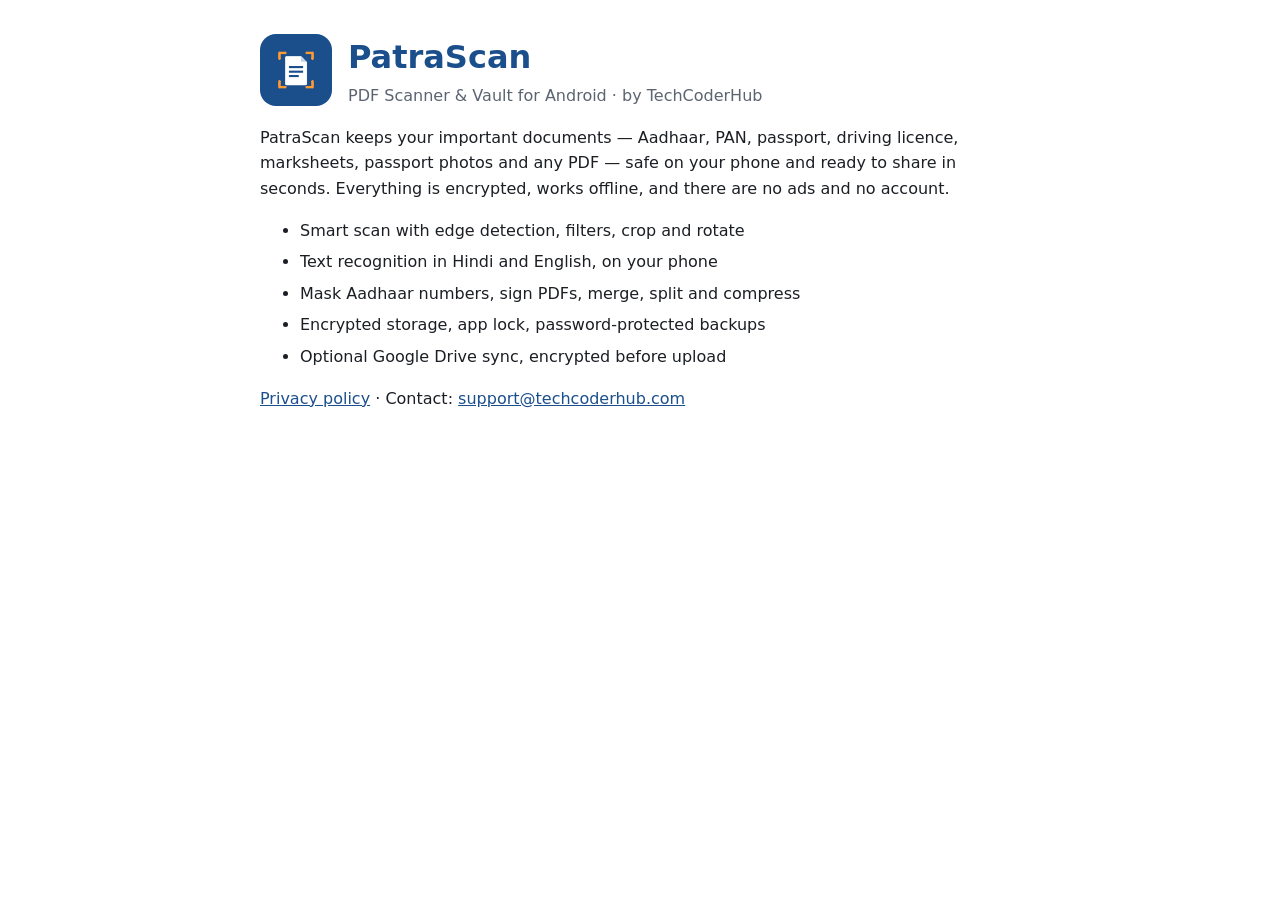
==== index.html @ 57db7791 "PatraScan home page and privacy policy" ====
<!doctype html>
<html lang="en">
<head>
<meta charset="utf-8">
<meta name="viewport" content="width=device-width, initial-scale=1">
<title>PatraScan: PDF Scanner &amp; Vault</title>
<meta name="description" content="Scan, sign and share ID documents. Encrypted, offline, Hindi and English. No ads.">
<link rel="icon" href="icon-512.png">
<style>
  :root { --fg:#1b1f24; --muted:#5b6470; --accent:#1b4f8c; --bg:#ffffff; }
  @media (prefers-color-scheme: dark) { :root { --fg:#e8eaed; --muted:#a6adb7; --accent:#9cc2ff; --bg:#121417; } }
  body { margin:0; background:var(--bg); color:var(--fg); font:16px/1.6 system-ui, -apple-system, "Segoe UI", Roboto, sans-serif; }
  main { max-width: 760px; margin: 0 auto; padding: 32px 16px 64px; }
  header { display:flex; gap:16px; align-items:center; }
  header img { width:72px; height:72px; border-radius:16px; }
  h1 { color: var(--accent); margin: 0; }
  .muted { color: var(--muted); }
  a { color: var(--accent); }
  li { margin: 6px 0; }
</style>
</head>
<body>
<main>
<header>
  <img src="icon-512.png" alt="PatraScan icon">
  <div>
    <h1>PatraScan</h1>
    <div class="muted">PDF Scanner &amp; Vault for Android · by TechCoderHub</div>
  </div>
</header>

<p>PatraScan keeps your important documents — Aadhaar, PAN, passport,
driving licence, marksheets, passport photos and any PDF — safe on your
phone and ready to share in seconds. Everything is encrypted, works offline,
and there are no ads and no account.</p>

<ul>
  <li>Smart scan with edge detection, filters, crop and rotate</li>
  <li>Text recognition in Hindi and English, on your phone</li>
  <li>Mask Aadhaar numbers, sign PDFs, merge, split and compress</li>
  <li>Encrypted storage, app lock, password-protected backups</li>
  <li>Optional Google Drive sync, encrypted before upload</li>
</ul>

<p><a href="privacy-policy.html">Privacy policy</a> · Contact:
<a href="mailto:support@techcoderhub.com">support@techcoderhub.com</a></p>
</main>
</body>
</html>
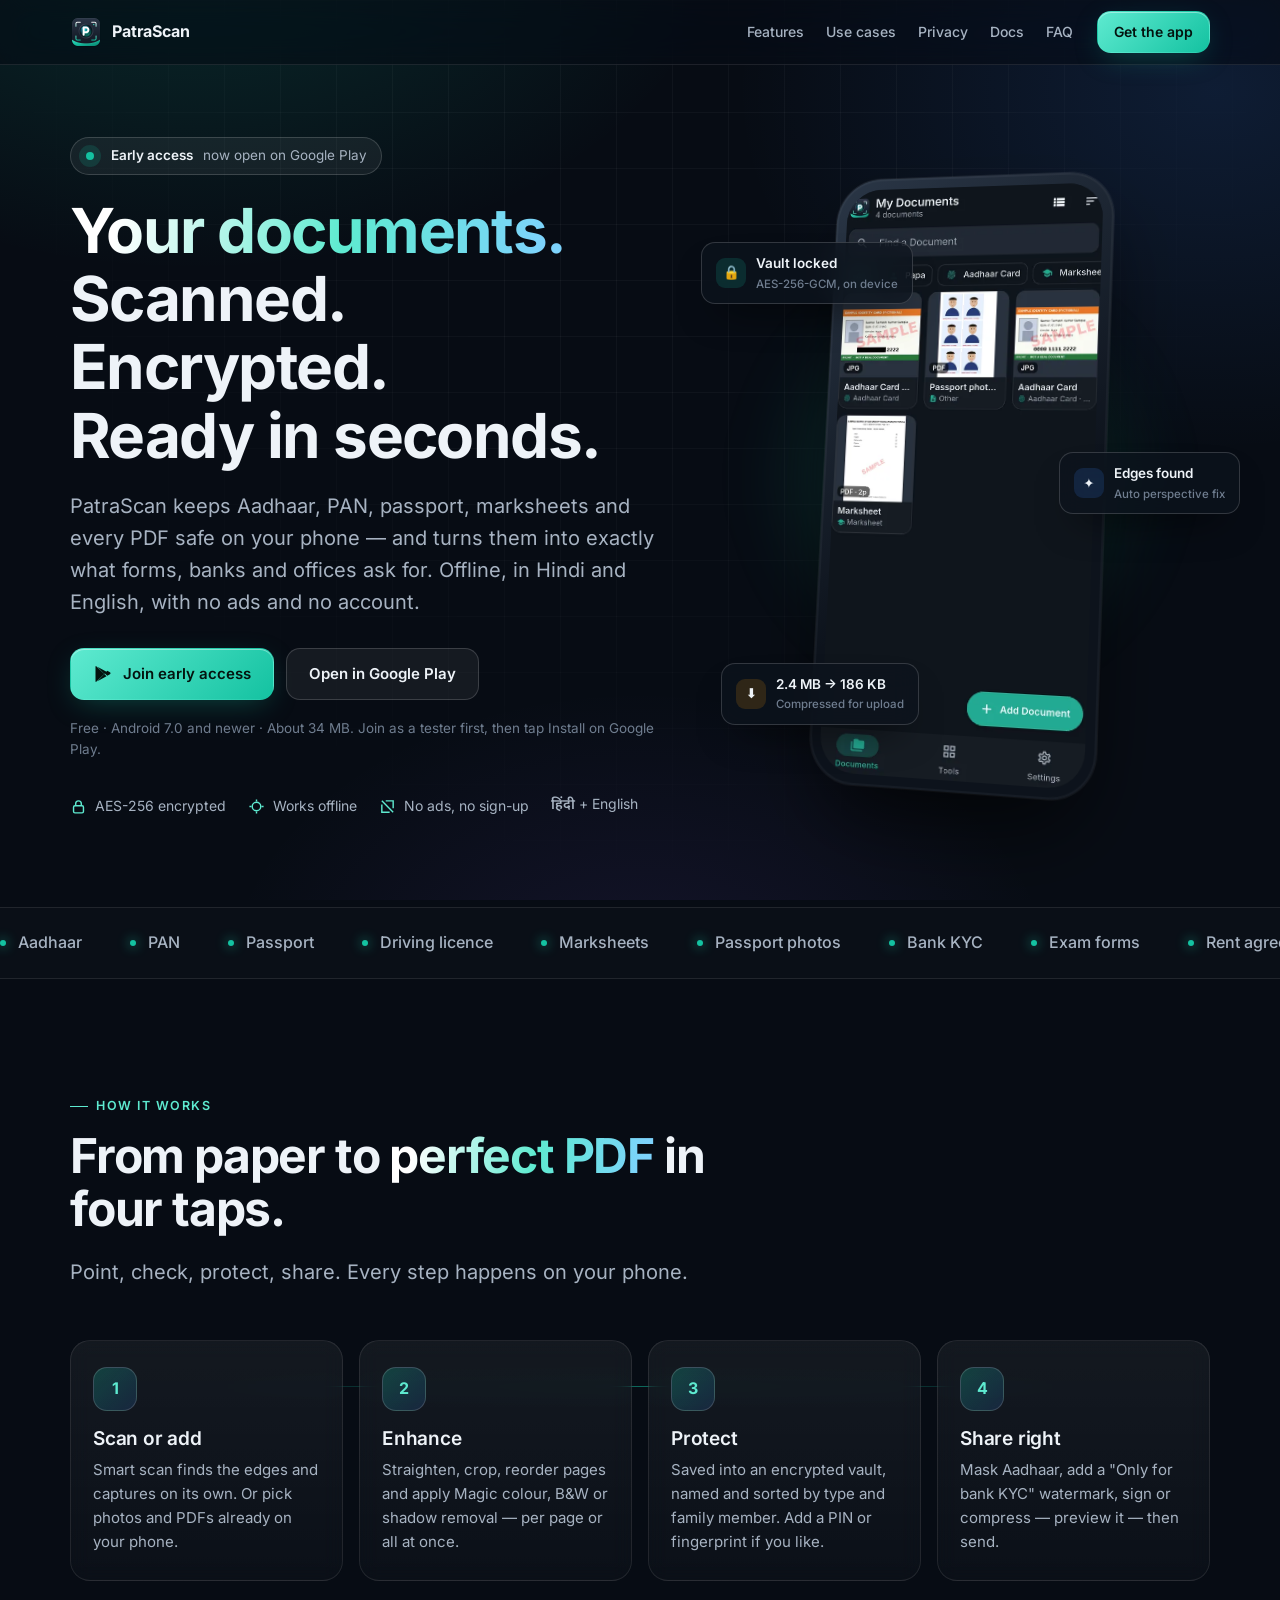
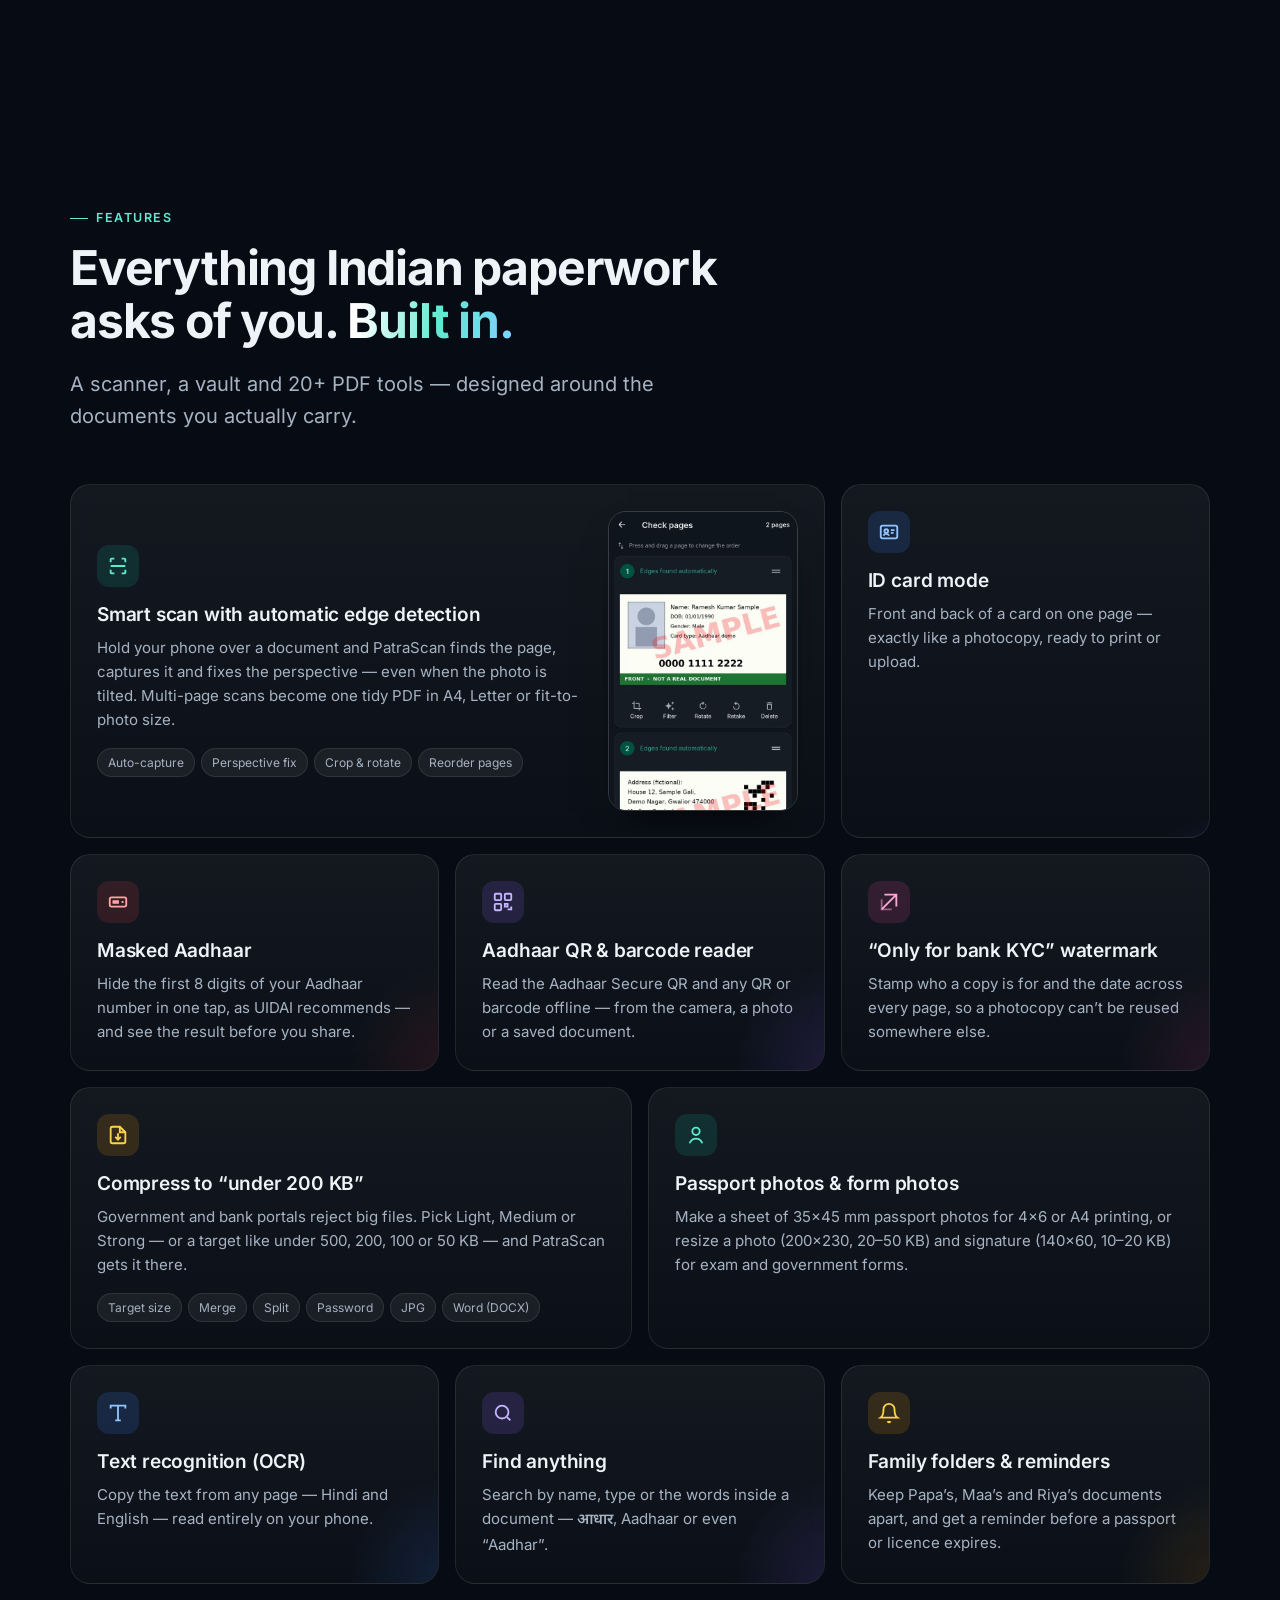
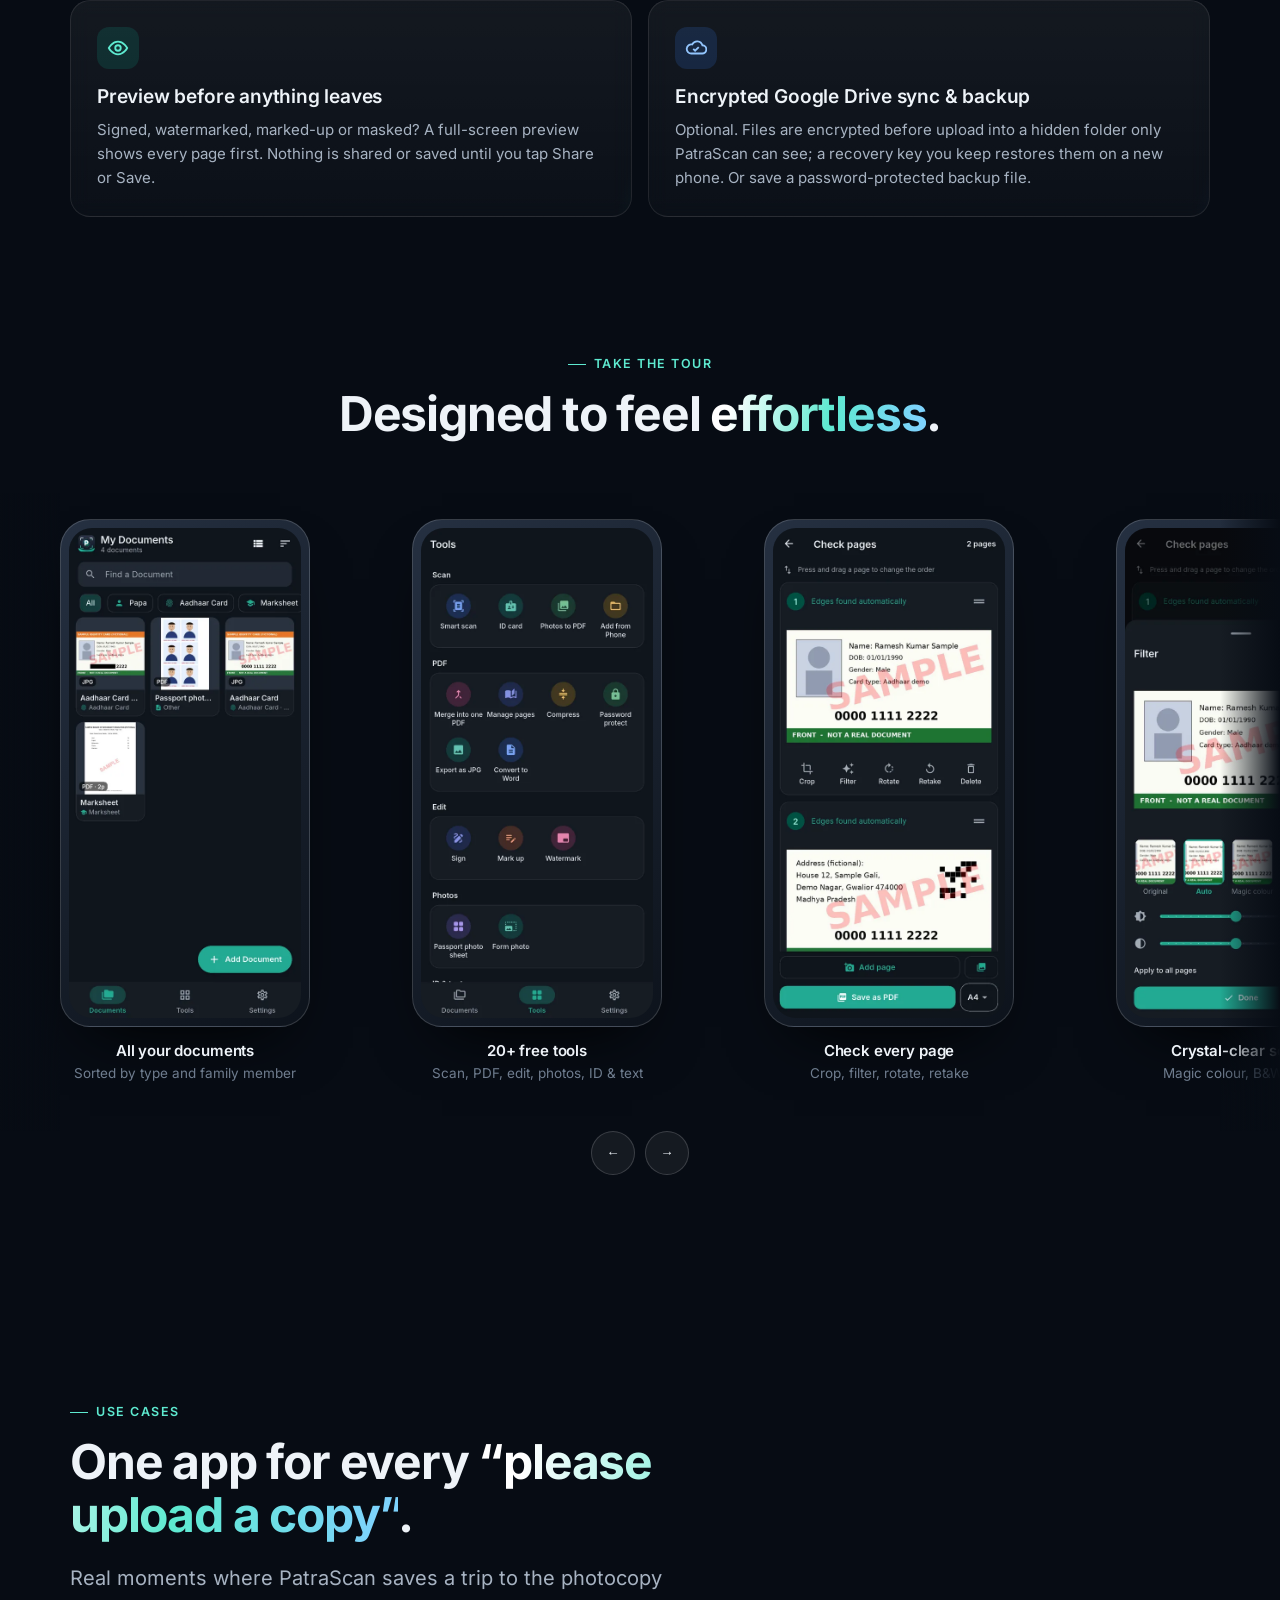
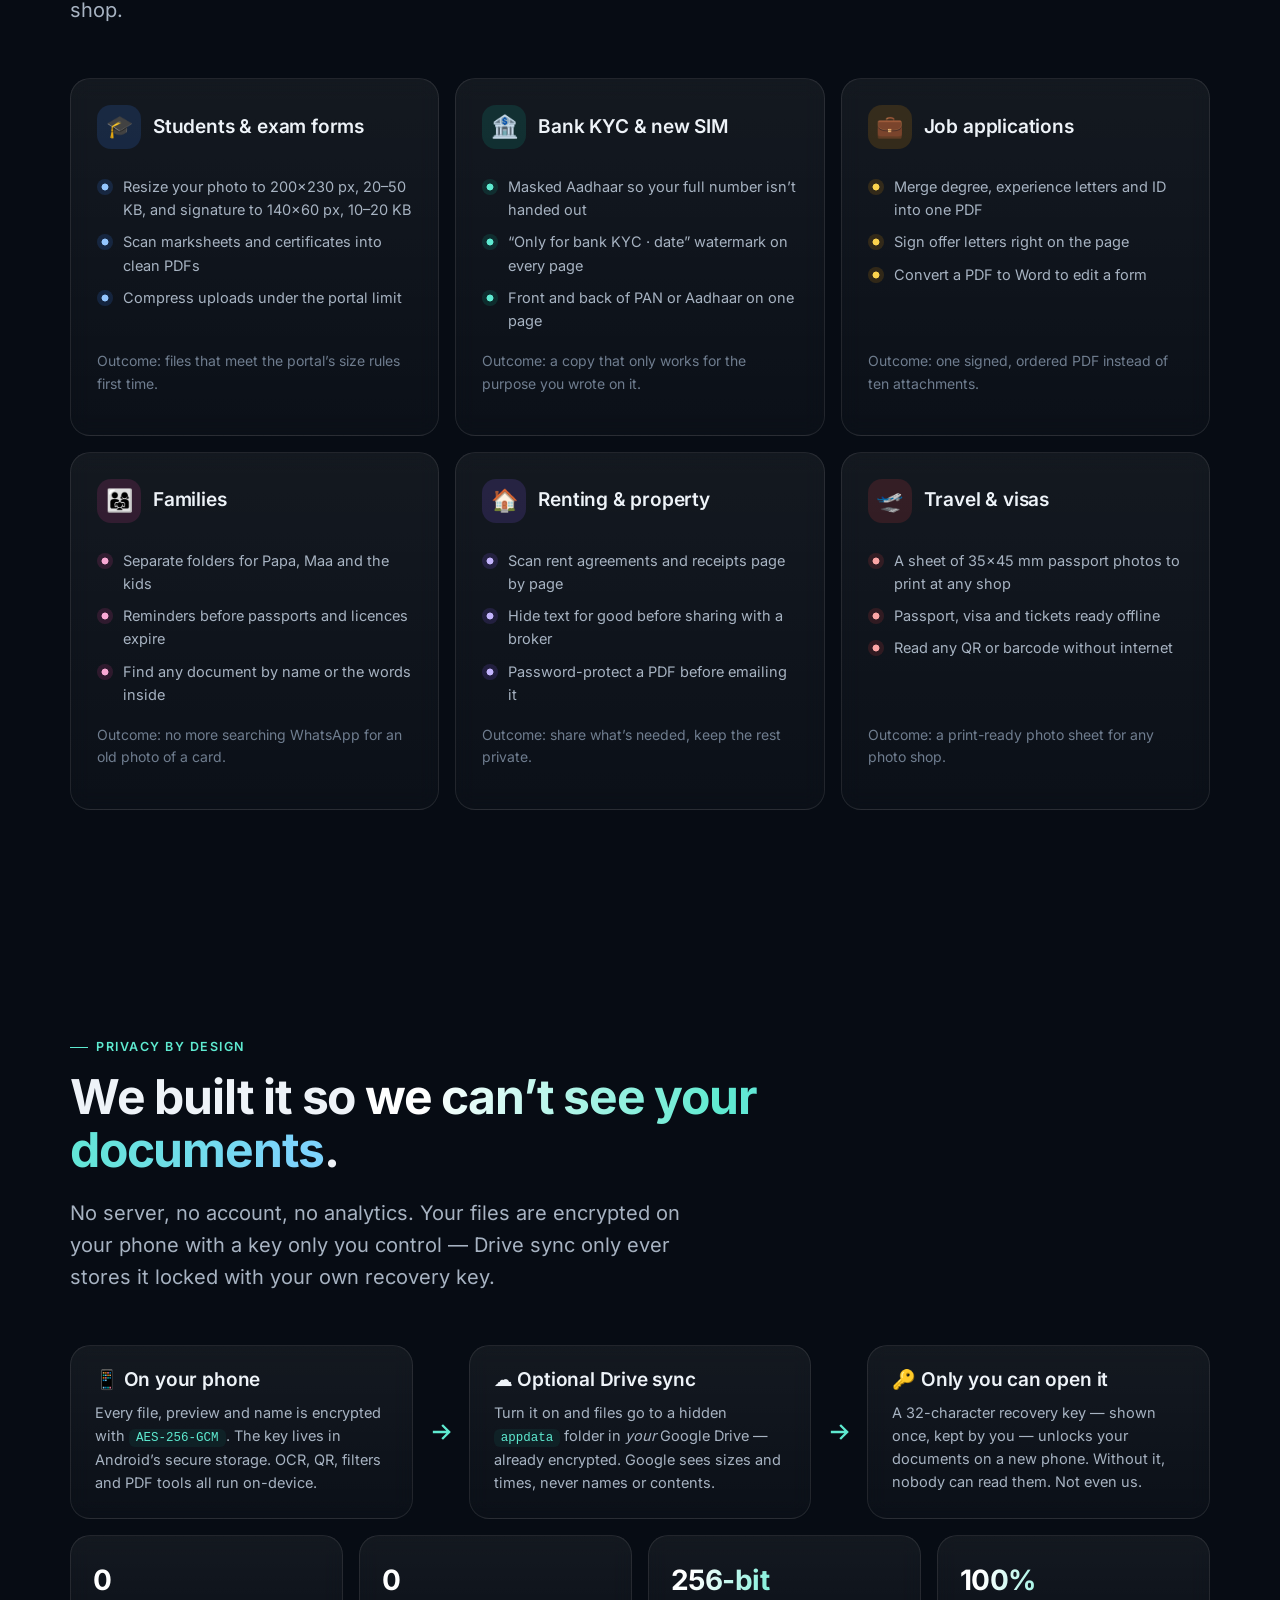
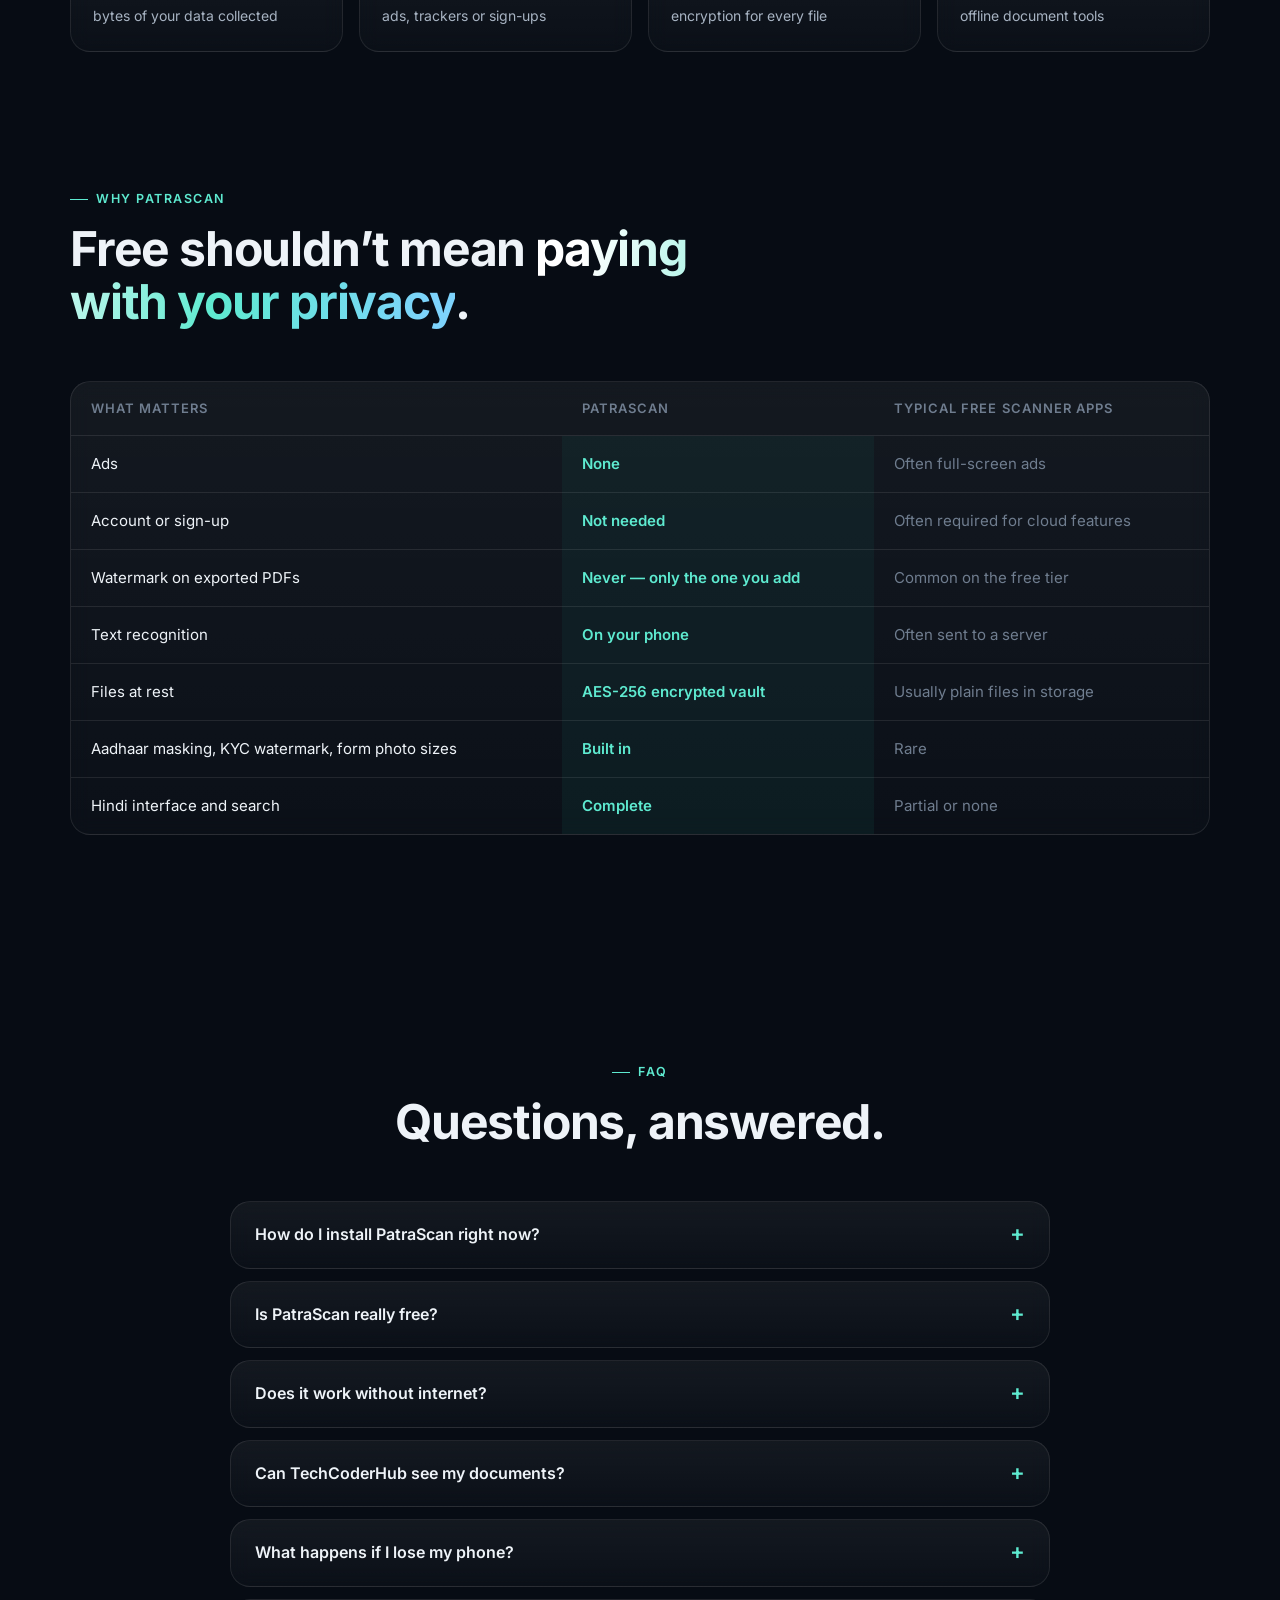
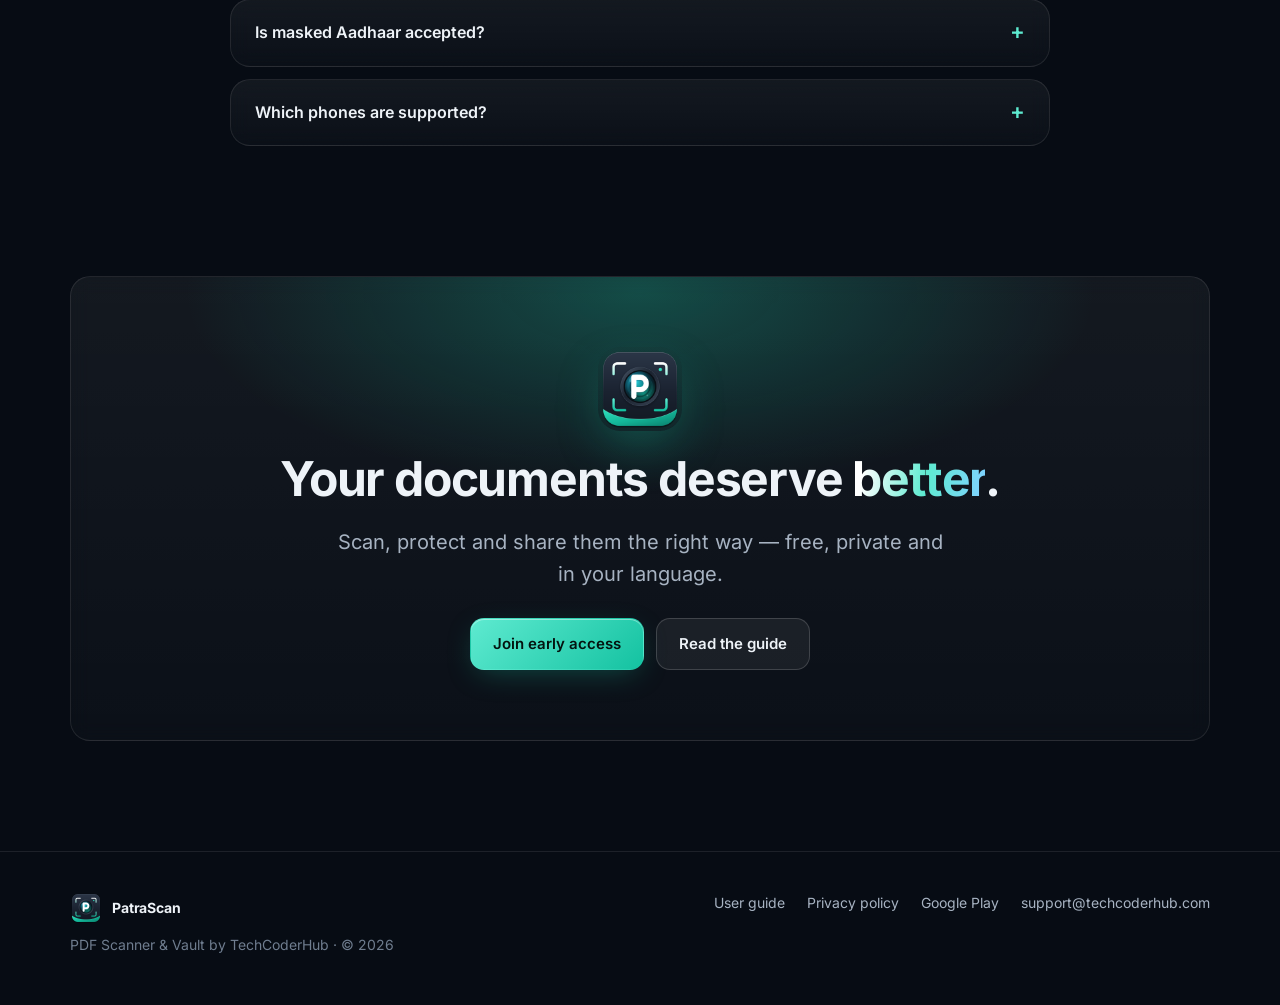
==== commit 15c5eb65: "New PatraScan website: features, use cases, privacy, user guide" ====
--- a/index.html
+++ b/index.html
@@ -3,47 +3,383 @@
 <head>
 <meta charset="utf-8">
 <meta name="viewport" content="width=device-width, initial-scale=1">
-<title>PatraScan: PDF Scanner &amp; Vault</title>
-<meta name="description" content="Scan, sign and share ID documents. Encrypted, offline, Hindi and English. No ads.">
-<link rel="icon" href="icon-512.png">
-<style>
-  :root { --fg:#1b1f24; --muted:#5b6470; --accent:#1b4f8c; --bg:#ffffff; }
-  @media (prefers-color-scheme: dark) { :root { --fg:#e8eaed; --muted:#a6adb7; --accent:#9cc2ff; --bg:#121417; } }
-  body { margin:0; background:var(--bg); color:var(--fg); font:16px/1.6 system-ui, -apple-system, "Segoe UI", Roboto, sans-serif; }
-  main { max-width: 760px; margin: 0 auto; padding: 32px 16px 64px; }
-  header { display:flex; gap:16px; align-items:center; }
-  header img { width:72px; height:72px; border-radius:16px; }
-  h1 { color: var(--accent); margin: 0; }
-  .muted { color: var(--muted); }
-  a { color: var(--accent); }
-  li { margin: 6px 0; }
-</style>
+<title>PatraScan — PDF Scanner &amp; Vault for your important documents</title>
+<meta name="description" content="Scan, protect and share Aadhaar, PAN, passport, marksheets and any PDF. Encrypted on your phone, works offline, Hindi & English, no ads, no account.">
+<meta name="theme-color" content="#070c14">
+<link rel="icon" href="assets/favicon.png">
+<link rel="apple-touch-icon" href="assets/logo.png">
+<meta property="og:title" content="PatraScan — PDF Scanner & Vault">
+<meta property="og:description" content="Your documents. Scanned, encrypted, ready to share. Offline, Hindi & English, no ads.">
+<meta property="og:image" content="https://adesh004.github.io/patrascan/assets/og.jpg">
+<meta property="og:type" content="website">
+<meta name="twitter:card" content="summary_large_image">
+<link rel="stylesheet" href="assets/site.css?v=3">
+<script type="application/ld+json">
+{"@context":"https://schema.org","@type":"MobileApplication","name":"PatraScan: PDF Scanner & Vault","operatingSystem":"Android 7.0+","applicationCategory":"ProductivityApplication","offers":{"@type":"Offer","price":"0","priceCurrency":"INR"},"publisher":{"@type":"Organization","name":"TechCoderHub"},"url":"https://adesh004.github.io/patrascan/"}
+</script>
 </head>
 <body>
-<main>
-<header>
-  <img src="icon-512.png" alt="PatraScan icon">
-  <div>
-    <h1>PatraScan</h1>
-    <div class="muted">PDF Scanner &amp; Vault for Android · by TechCoderHub</div>
+<div class="ambient" aria-hidden="true"></div>
+
+<!--
+  Install links. While PatraScan is in closed testing the Play page only works
+  for people who joined the test, so "Join early access" is the main action.
+  At public launch: point the primary buttons at PLAY and drop the tester note.
+    JOIN = https://play.google.com/apps/testing/app.patrascan
+    PLAY = https://play.google.com/store/apps/details?id=app.patrascan
+-->
+
+<header class="nav">
+  <div class="wrap">
+    <a class="brand" href="./"><img src="assets/logo.png" alt="" width="32" height="32">PatraScan</a>
+    <nav class="nav-links" aria-label="Main">
+      <a href="#features">Features</a>
+      <a href="#use-cases">Use cases</a>
+      <a href="#privacy">Privacy</a>
+      <a href="docs.html">Docs</a>
+      <a href="#faq">FAQ</a>
+    </nav>
+    <a class="btn btn-primary" href="https://play.google.com/apps/testing/app.patrascan">Get the app</a>
   </div>
 </header>
 
-<p>PatraScan keeps your important documents — Aadhaar, PAN, passport,
-driving licence, marksheets, passport photos and any PDF — safe on your
-phone and ready to share in seconds. Everything is encrypted, works offline,
-and there are no ads and no account.</p>
-
-<ul>
-  <li>Smart scan with edge detection, filters, crop and rotate</li>
-  <li>Text recognition in Hindi and English, on your phone</li>
-  <li>Mask Aadhaar numbers, sign PDFs, merge, split and compress</li>
-  <li>Encrypted storage, app lock, password-protected backups</li>
-  <li>Optional Google Drive sync, encrypted before upload</li>
-</ul>
-
-<p><a href="privacy-policy.html">Privacy policy</a> · Contact:
-<a href="mailto:support@techcoderhub.com">support@techcoderhub.com</a></p>
+<main>
+  <!-- Hero -->
+  <section class="hero">
+    <div class="wrap">
+      <div>
+        <span class="status-pill"><span class="dot"></span><b>Early access</b> now open on Google Play</span>
+        <h1><span class="grad">Your documents.</span><br>Scanned. Encrypted.<br>Ready in seconds.</h1>
+        <p class="lead">PatraScan keeps Aadhaar, PAN, passport, marksheets and every PDF safe on your phone — and turns them into exactly what forms, banks and offices ask for. Offline, in Hindi and English, with no ads and no account.</p>
+        <div class="cta">
+          <a class="btn btn-primary" href="https://play.google.com/apps/testing/app.patrascan">
+            <svg viewBox="0 0 24 24" fill="currentColor" aria-hidden="true"><path d="M3.6 2.3 13.4 12l-9.8 9.7c-.4-.2-.6-.6-.6-1.1V3.4c0-.5.2-.9.6-1.1Zm11 8.5 2.6-2.6 3.1 1.8c1 .6 1 1.8 0 2.4l-3.1 1.8-2.6-2.6-1-.8Zm-1 1.2 2.6 2.6L5.3 20.8 13.6 12ZM5.3 3.2l10.9 6.2L13.6 12 5.3 3.2Z"/></svg>
+            Join early access
+          </a>
+          <a class="btn btn-ghost" href="https://play.google.com/store/apps/details?id=app.patrascan">Open in Google Play</a>
+        </div>
+        <p class="hero-note">Free · Android 7.0 and newer · About 34 MB. Join as a tester first, then tap Install on Google Play.</p>
+        <div class="trust">
+          <span><svg viewBox="0 0 24 24" fill="none" stroke="currentColor" stroke-width="2" aria-hidden="true"><rect x="5" y="11" width="14" height="10" rx="2"/><path d="M8 11V8a4 4 0 0 1 8 0v3"/></svg>AES-256 encrypted</span>
+          <span><svg viewBox="0 0 24 24" fill="none" stroke="currentColor" stroke-width="2" aria-hidden="true"><path d="M2 12h3m14 0h3M12 2v3m0 14v3"/><circle cx="12" cy="12" r="6"/></svg>Works offline</span>
+          <span><svg viewBox="0 0 24 24" fill="none" stroke="currentColor" stroke-width="2" aria-hidden="true"><path d="M4 4l16 16M9.5 4H20v10.5M4 9v11h11"/></svg>No ads, no sign-up</span>
+          <span class="hi">हिंदी + English</span>
+        </div>
+      </div>
+
+      <div class="stage" aria-label="PatraScan home screen">
+        <div class="phone"><div class="screen"><img src="assets/shots/1_home.webp" alt="PatraScan home screen with Aadhaar, passport photos and marksheet" width="540" height="1121"></div></div>
+        <div class="chip c1"><i style="background:rgba(20,194,161,.16);color:#5eead0">🔒</i><div>Vault locked<small>AES-256-GCM, on device</small></div></div>
+        <div class="chip c2"><i style="background:rgba(59,130,246,.16)">✦</i><div>Edges found<small>Auto perspective fix</small></div></div>
+        <div class="chip c3"><i style="background:rgba(245,158,11,.16)">⬇</i><div>2.4 MB → 186 KB<small>Compressed for upload</small></div></div>
+      </div>
+    </div>
+  </section>
+
+  <div class="strip" aria-hidden="true">
+    <div class="marquee">
+      <span>Aadhaar</span><span>PAN</span><span>Passport</span><span>Driving licence</span><span>Marksheets</span><span>Passport photos</span><span>Bank KYC</span><span>Exam forms</span><span>Rent agreements</span><span>Invoices</span><span class="hi">आधार</span><span class="hi">मार्कशीट</span>
+      <span>Aadhaar</span><span>PAN</span><span>Passport</span><span>Driving licence</span><span>Marksheets</span><span>Passport photos</span><span>Bank KYC</span><span>Exam forms</span><span>Rent agreements</span><span>Invoices</span><span class="hi">आधार</span><span class="hi">मार्कशीट</span>
+    </div>
+  </div>
+
+  <!-- How it works -->
+  <section id="how">
+    <div class="wrap">
+      <div class="section-head reveal">
+        <span class="eyebrow">How it works</span>
+        <h2>From paper to <span class="grad">perfect PDF</span> in four taps.</h2>
+        <p class="lead">Point, check, protect, share. Every step happens on your phone.</p>
+      </div>
+      <div class="flow">
+        <div class="step glass reveal"><div class="num">1</div><h3>Scan or add</h3><p>Smart scan finds the edges and captures on its own. Or pick photos and PDFs already on your phone.</p></div>
+        <div class="step glass reveal"><div class="num">2</div><h3>Enhance</h3><p>Straighten, crop, reorder pages and apply Magic colour, B&amp;W or shadow removal — per page or all at once.</p></div>
+        <div class="step glass reveal"><div class="num">3</div><h3>Protect</h3><p>Saved into an encrypted vault, named and sorted by type and family member. Add a PIN or fingerprint if you like.</p></div>
+        <div class="step glass reveal"><div class="num">4</div><h3>Share right</h3><p>Mask Aadhaar, add a "Only for bank KYC" watermark, sign or compress — preview it — then send.</p></div>
+      </div>
+    </div>
+  </section>
+
+  <!-- Features -->
+  <section id="features">
+    <div class="wrap">
+      <div class="section-head reveal">
+        <span class="eyebrow">Features</span>
+        <h2>Everything Indian paperwork asks of you. <span class="grad">Built in.</span></h2>
+        <p class="lead">A scanner, a vault and 20+ PDF tools — designed around the documents you actually carry.</p>
+      </div>
+
+      <div class="bento">
+        <article class="tile glass span-4 feature-big h-teal reveal">
+          <div>
+            <div class="ico"><svg viewBox="0 0 24 24" fill="none" stroke="currentColor" stroke-width="2" aria-hidden="true"><path d="M4 8V5a1 1 0 0 1 1-1h3M16 4h3a1 1 0 0 1 1 1v3M20 16v3a1 1 0 0 1-1 1h-3M8 20H5a1 1 0 0 1-1-1v-3"/><path d="M4 12h16"/></svg></div>
+            <h3>Smart scan with automatic edge detection</h3>
+            <p>Hold your phone over a document and PatraScan finds the page, captures it and fixes the perspective — even when the photo is tilted. Multi-page scans become one tidy PDF in A4, Letter or fit-to-photo size.</p>
+            <div class="tags"><span>Auto-capture</span><span>Perspective fix</span><span>Crop &amp; rotate</span><span>Reorder pages</span></div>
+          </div>
+          <img src="assets/shots/2_scan.webp" alt="Check pages screen after a scan" loading="lazy" width="540" height="1121">
+        </article>
+
+        <article class="tile glass span-2 h-blue reveal">
+          <div class="ico"><svg viewBox="0 0 24 24" fill="none" stroke="currentColor" stroke-width="2" aria-hidden="true"><rect x="3" y="5" width="18" height="14" rx="2"/><circle cx="9" cy="11" r="2"/><path d="M6 16c.6-1.3 1.7-2 3-2s2.4.7 3 2M14 10h4M14 13h3"/></svg></div>
+          <h3>ID card mode</h3>
+          <p>Front and back of a card on one page — exactly like a photocopy, ready to print or upload.</p>
+        </article>
+
+        <article class="tile glass span-2 h-red reveal">
+          <div class="ico"><svg viewBox="0 0 24 24" fill="none" stroke="currentColor" stroke-width="2" aria-hidden="true"><rect x="3" y="7" width="18" height="10" rx="2"/><path d="M6 12h7" stroke-width="4"/><path d="M16 12h2"/></svg></div>
+          <h3>Masked Aadhaar</h3>
+          <p>Hide the first 8 digits of your Aadhaar number in one tap, as UIDAI recommends — and see the result before you share.</p>
+        </article>
+
+        <article class="tile glass span-2 h-violet reveal">
+          <div class="ico"><svg viewBox="0 0 24 24" fill="none" stroke="currentColor" stroke-width="2" aria-hidden="true"><rect x="3" y="3" width="7" height="7" rx="1"/><rect x="14" y="3" width="7" height="7" rx="1"/><rect x="3" y="14" width="7" height="7" rx="1"/><path d="M14 14h3v3h-3zM20 14v.01M14 20h.01M17 20h4v-3"/></svg></div>
+          <h3>Aadhaar QR &amp; barcode reader</h3>
+          <p>Read the Aadhaar Secure QR and any QR or barcode offline — from the camera, a photo or a saved document.</p>
+        </article>
+
+        <article class="tile glass span-2 h-pink reveal">
+          <div class="ico"><svg viewBox="0 0 24 24" fill="none" stroke="currentColor" stroke-width="2" aria-hidden="true"><path d="M4 20 20 4M7 4h13v13"/><path d="M4 9v11h11" opacity=".5"/></svg></div>
+          <h3>“Only for bank KYC” watermark</h3>
+          <p>Stamp who a copy is for and the date across every page, so a photocopy can’t be reused somewhere else.</p>
+        </article>
+
+        <article class="tile glass span-3 h-amber reveal">
+          <div class="ico"><svg viewBox="0 0 24 24" fill="none" stroke="currentColor" stroke-width="2" aria-hidden="true"><path d="M14 3H6a2 2 0 0 0-2 2v14a2 2 0 0 0 2 2h12a2 2 0 0 0 2-2V9z"/><path d="M14 3v6h6M9 14l3 3 3-3M12 10v7"/></svg></div>
+          <h3>Compress to “under 200 KB”</h3>
+          <p>Government and bank portals reject big files. Pick Light, Medium or Strong — or a target like under 500, 200, 100 or 50 KB — and PatraScan gets it there.</p>
+          <div class="tags"><span>Target size</span><span>Merge</span><span>Split</span><span>Password</span><span>JPG</span><span>Word (DOCX)</span></div>
+        </article>
+
+        <article class="tile glass span-3 h-teal reveal">
+          <div class="ico"><svg viewBox="0 0 24 24" fill="none" stroke="currentColor" stroke-width="2" aria-hidden="true"><circle cx="12" cy="8" r="4"/><path d="M5 21c1.5-3.5 4-5 7-5s5.5 1.5 7 5"/></svg></div>
+          <h3>Passport photos &amp; form photos</h3>
+          <p>Make a sheet of 35×45 mm passport photos for 4×6 or A4 printing, or resize a photo (200×230, 20–50 KB) and signature (140×60, 10–20 KB) for exam and government forms.</p>
+        </article>
+
+        <article class="tile glass span-2 h-blue reveal">
+          <div class="ico"><svg viewBox="0 0 24 24" fill="none" stroke="currentColor" stroke-width="2" aria-hidden="true"><path d="M4 7V4h16v3M9 20h6M12 4v16"/></svg></div>
+          <h3>Text recognition (OCR)</h3>
+          <p>Copy the text from any page — Hindi and English — read entirely on your phone.</p>
+        </article>
+
+        <article class="tile glass span-2 h-violet reveal">
+          <div class="ico"><svg viewBox="0 0 24 24" fill="none" stroke="currentColor" stroke-width="2" aria-hidden="true"><circle cx="11" cy="11" r="7"/><path d="m20 20-3.5-3.5"/></svg></div>
+          <h3>Find anything</h3>
+          <p>Search by name, type or the words inside a document — <span class="hi">आधार</span>, Aadhaar or even “Aadhar”.</p>
+        </article>
+
+        <article class="tile glass span-2 h-amber reveal">
+          <div class="ico"><svg viewBox="0 0 24 24" fill="none" stroke="currentColor" stroke-width="2" aria-hidden="true"><path d="M6 8a6 6 0 0 1 12 0c0 7 3 9 3 9H3s3-2 3-9M10.3 21a1.9 1.9 0 0 0 3.4 0"/></svg></div>
+          <h3>Family folders &amp; reminders</h3>
+          <p>Keep Papa’s, Maa’s and Riya’s documents apart, and get a reminder before a passport or licence expires.</p>
+        </article>
+
+        <article class="tile glass span-3 h-teal reveal">
+          <div class="ico"><svg viewBox="0 0 24 24" fill="none" stroke="currentColor" stroke-width="2" aria-hidden="true"><path d="M2 12s3.5-7 10-7 10 7 10 7-3.5 7-10 7S2 12 2 12Z"/><circle cx="12" cy="12" r="3"/></svg></div>
+          <h3>Preview before anything leaves</h3>
+          <p>Signed, watermarked, marked-up or masked? A full-screen preview shows every page first. Nothing is shared or saved until you tap Share or Save.</p>
+        </article>
+
+        <article class="tile glass span-3 h-blue reveal">
+          <div class="ico"><svg viewBox="0 0 24 24" fill="none" stroke="currentColor" stroke-width="2" aria-hidden="true"><path d="M7 18a5 5 0 1 1 .9-9.9A6 6 0 0 1 19 9a4.5 4.5 0 0 1-.5 9H7Z"/><path d="m9 13 2 2 4-4"/></svg></div>
+          <h3>Encrypted Google Drive sync &amp; backup</h3>
+          <p>Optional. Files are encrypted before upload into a hidden folder only PatraScan can see; a recovery key you keep restores them on a new phone. Or save a password-protected backup file.</p>
+        </article>
+      </div>
+    </div>
+  </section>
+
+  <!-- Gallery -->
+  <section id="tour" style="padding-top:20px">
+    <div class="wrap">
+      <div class="section-head center reveal" style="text-align:center">
+        <span class="eyebrow">Take the tour</span>
+        <h2>Designed to feel <span class="grad">effortless</span>.</h2>
+      </div>
+    </div>
+    <div class="gallery-wrap">
+      <div class="gallery" tabindex="0" aria-label="App screenshots">
+        <figure class="shot"><div class="frame"><img src="assets/shots/1_home.webp" alt="Home: all your documents" loading="lazy" width="540" height="1121"></div><h3>All your documents</h3><p>Sorted by type and family member</p></figure>
+        <figure class="shot"><div class="frame"><img src="assets/shots/5_tools.webp" alt="Tools grid" loading="lazy" width="540" height="1121"></div><h3>20+ free tools</h3><p>Scan, PDF, edit, photos, ID &amp; text</p></figure>
+        <figure class="shot"><div class="frame"><img src="assets/shots/2_scan.webp" alt="Check pages after scanning" loading="lazy" width="540" height="1121"></div><h3>Check every page</h3><p>Crop, filter, rotate, retake</p></figure>
+        <figure class="shot"><div class="frame"><img src="assets/shots/3_filters.webp" alt="Scan filters" loading="lazy" width="540" height="1121"></div><h3>Crystal-clear scans</h3><p>Magic colour, B&amp;W, grey</p></figure>
+        <figure class="shot"><div class="frame"><img src="assets/shots/4_masked.webp" alt="Masked Aadhaar" loading="lazy" width="540" height="1121"></div><h3>Masked Aadhaar</h3><p>First 8 digits hidden</p></figure>
+        <figure class="shot"><div class="frame"><img src="assets/shots/6_qr.webp" alt="Aadhaar QR reader" loading="lazy" width="540" height="1121"></div><h3>Read Aadhaar QR</h3><p>Offline, on your phone</p></figure>
+        <figure class="shot"><div class="frame"><img src="assets/shots/7_lock.webp" alt="Lock screen" loading="lazy" width="540" height="1121"></div><h3>Locked &amp; private</h3><p>PIN or fingerprint</p></figure>
+        <figure class="shot"><div class="frame"><img src="assets/shots/8_hindi.webp" alt="Tools in Hindi" loading="lazy" width="540" height="1121"></div><h3 class="hi">हिंदी में भी</h3><p>Every screen, both languages</p></figure>
+      </div>
+    </div>
+    <div class="gallery-nav">
+      <button class="round" data-scroll="-1" aria-label="Previous screenshots">←</button>
+      <button class="round" data-scroll="1" aria-label="Next screenshots">→</button>
+    </div>
+  </section>
+
+  <!-- Use cases -->
+  <section id="use-cases">
+    <div class="wrap">
+      <div class="section-head reveal">
+        <span class="eyebrow">Use cases</span>
+        <h2>One app for every <span class="grad">“please upload a copy”</span>.</h2>
+        <p class="lead">Real moments where PatraScan saves a trip to the photocopy shop.</p>
+      </div>
+      <div class="cases">
+        <article class="case glass h-blue reveal">
+          <div class="who"><span class="avatar">🎓</span><h3>Students &amp; exam forms</h3></div>
+          <ul>
+            <li>Resize your photo to 200×230 px, 20–50 KB, and signature to 140×60 px, 10–20 KB</li>
+            <li>Scan marksheets and certificates into clean PDFs</li>
+            <li>Compress uploads under the portal limit</li>
+          </ul>
+          <p class="quote">Outcome: files that meet the portal’s size rules first time.</p>
+        </article>
+        <article class="case glass h-teal reveal">
+          <div class="who"><span class="avatar">🏦</span><h3>Bank KYC &amp; new SIM</h3></div>
+          <ul>
+            <li>Masked Aadhaar so your full number isn’t handed out</li>
+            <li>“Only for bank KYC · date” watermark on every page</li>
+            <li>Front and back of PAN or Aadhaar on one page</li>
+          </ul>
+          <p class="quote">Outcome: a copy that only works for the purpose you wrote on it.</p>
+        </article>
+        <article class="case glass h-amber reveal">
+          <div class="who"><span class="avatar">💼</span><h3>Job applications</h3></div>
+          <ul>
+            <li>Merge degree, experience letters and ID into one PDF</li>
+            <li>Sign offer letters right on the page</li>
+            <li>Convert a PDF to Word to edit a form</li>
+          </ul>
+          <p class="quote">Outcome: one signed, ordered PDF instead of ten attachments.</p>
+        </article>
+        <article class="case glass h-pink reveal">
+          <div class="who"><span class="avatar">👨‍👩‍👧</span><h3>Families</h3></div>
+          <ul>
+            <li>Separate folders for Papa, Maa and the kids</li>
+            <li>Reminders before passports and licences expire</li>
+            <li>Find any document by name or the words inside</li>
+          </ul>
+          <p class="quote">Outcome: no more searching WhatsApp for an old photo of a card.</p>
+        </article>
+        <article class="case glass h-violet reveal">
+          <div class="who"><span class="avatar">🏠</span><h3>Renting &amp; property</h3></div>
+          <ul>
+            <li>Scan rent agreements and receipts page by page</li>
+            <li>Hide text for good before sharing with a broker</li>
+            <li>Password-protect a PDF before emailing it</li>
+          </ul>
+          <p class="quote">Outcome: share what’s needed, keep the rest private.</p>
+        </article>
+        <article class="case glass h-red reveal">
+          <div class="who"><span class="avatar">🛫</span><h3>Travel &amp; visas</h3></div>
+          <ul>
+            <li>A sheet of 35×45 mm passport photos to print at any shop</li>
+            <li>Passport, visa and tickets ready offline</li>
+            <li>Read any QR or barcode without internet</li>
+          </ul>
+          <p class="quote">Outcome: a print-ready photo sheet for any photo shop.</p>
+        </article>
+      </div>
+    </div>
+  </section>
+
+  <!-- Privacy -->
+  <section id="privacy">
+    <div class="wrap">
+      <div class="section-head reveal">
+        <span class="eyebrow">Privacy by design</span>
+        <h2>We built it so <span class="grad">we can’t see your documents</span>.</h2>
+        <p class="lead">No server, no account, no analytics. Your files are encrypted on your phone with a key only you control — Drive sync only ever stores it locked with your own recovery key.</p>
+      </div>
+      <div class="vault reveal">
+        <div class="node glass h-teal"><h3>📱 On your phone</h3><p>Every file, preview and name is encrypted with <code>AES-256-GCM</code>. The key lives in Android’s secure storage. OCR, QR, filters and PDF tools all run on-device.</p></div>
+        <div class="arrow" aria-hidden="true"><svg viewBox="0 0 24 24" fill="none" stroke="currentColor" stroke-width="2"><path d="M5 12h14M13 6l6 6-6 6"/></svg></div>
+        <div class="node glass h-blue"><h3>☁️ Optional Drive sync</h3><p>Turn it on and files go to a hidden <code>appdata</code> folder in <em>your</em> Google Drive — already encrypted. Google sees sizes and times, never names or contents.</p></div>
+        <div class="arrow" aria-hidden="true"><svg viewBox="0 0 24 24" fill="none" stroke="currentColor" stroke-width="2"><path d="M5 12h14M13 6l6 6-6 6"/></svg></div>
+        <div class="node glass h-violet"><h3>🔑 Only you can open it</h3><p>A 32-character recovery key — shown once, kept by you — unlocks your documents on a new phone. Without it, nobody can read them. Not even us.</p></div>
+      </div>
+      <div class="facts">
+        <div class="fact glass reveal"><b class="grad">0</b><span>bytes of your data collected</span></div>
+        <div class="fact glass reveal"><b class="grad">0</b><span>ads, trackers or sign-ups</span></div>
+        <div class="fact glass reveal"><b class="grad">256-bit</b><span>encryption for every file</span></div>
+        <div class="fact glass reveal"><b class="grad">100%</b><span>offline document tools</span></div>
+      </div>
+    </div>
+  </section>
+
+  <!-- Compare -->
+  <section id="compare" style="padding-top:20px">
+    <div class="wrap">
+      <div class="section-head reveal">
+        <span class="eyebrow">Why PatraScan</span>
+        <h2>Free shouldn’t mean <span class="grad">paying with your privacy</span>.</h2>
+      </div>
+      <div class="glass table-scroll reveal">
+        <table class="compare">
+          <thead><tr><th>What matters</th><th>PatraScan</th><th>Typical free scanner apps</th></tr></thead>
+          <tbody>
+            <tr><td>Ads</td><td><span class="yes">None</span></td><td>Often full-screen ads</td></tr>
+            <tr><td>Account or sign-up</td><td><span class="yes">Not needed</span></td><td>Often required for cloud features</td></tr>
+            <tr><td>Watermark on exported PDFs</td><td><span class="yes">Never — only the one you add</span></td><td>Common on the free tier</td></tr>
+            <tr><td>Text recognition</td><td><span class="yes">On your phone</span></td><td>Often sent to a server</td></tr>
+            <tr><td>Files at rest</td><td><span class="yes">AES-256 encrypted vault</span></td><td>Usually plain files in storage</td></tr>
+            <tr><td>Aadhaar masking, KYC watermark, form photo sizes</td><td><span class="yes">Built in</span></td><td>Rare</td></tr>
+            <tr><td>Hindi interface and search</td><td><span class="yes">Complete</span></td><td>Partial or none</td></tr>
+          </tbody>
+        </table>
+      </div>
+    </div>
+  </section>
+
+  <!-- FAQ -->
+  <section id="faq">
+    <div class="wrap">
+      <div class="section-head center reveal" style="text-align:center">
+        <span class="eyebrow">FAQ</span>
+        <h2>Questions, answered.</h2>
+      </div>
+      <div class="faq">
+        <details class="glass reveal"><summary>How do I install PatraScan right now?</summary><p>PatraScan is in early access. Open the <a href="https://play.google.com/apps/testing/app.patrascan">early-access page</a> signed in with your Google account, tap <b>Become a tester</b>, then install it from <a href="https://play.google.com/store/apps/details?id=app.patrascan">Google Play</a>. It can take a few minutes after joining for the Install button to appear. Early access is limited to invited testers for now; public release follows.</p></details>
+        <details class="glass reveal"><summary>Is PatraScan really free?</summary><p>Yes. Every feature is free, with no ads, no in-app purchases and no watermark on your files.</p></details>
+        <details class="glass reveal"><summary>Does it work without internet?</summary><p>Yes. Scanning, filters, text recognition, QR reading, masking and all PDF tools work offline. Internet is only used if you turn on Google Drive sync.</p></details>
+        <details class="glass reveal"><summary>Can TechCoderHub see my documents?</summary><p>No. We don’t run a server and don’t collect any data. Documents are encrypted on your phone; Drive sync uploads them already encrypted to your own Drive. Read the <a href="privacy-policy.html">privacy policy</a>.</p></details>
+        <details class="glass reveal"><summary>What happens if I lose my phone?</summary><p>If Drive sync is on, install PatraScan on the new phone, turn on sync with the same Google account and enter your recovery key — your documents come back. You can also restore from a password-protected backup file.</p></details>
+        <details class="glass reveal"><summary>Is masked Aadhaar accepted?</summary><p>UIDAI recommends sharing masked Aadhaar where the full number isn’t needed. PatraScan hides the first 8 digits and shows you a preview before you share. Some services still ask for the full number — share the original only when you must.</p></details>
+        <details class="glass reveal"><summary>Which phones are supported?</summary><p>Android 7.0 and newer, including tablets and Chromebooks. The app downloads at about 34 MB.</p></details>
+      </div>
+    </div>
+  </section>
+
+  <!-- Final CTA -->
+  <section style="padding-top:20px">
+    <div class="wrap">
+      <div class="final glass reveal">
+        <img src="assets/logo.png" alt="" width="84" height="84">
+        <h2>Your documents deserve <span class="grad">better</span>.</h2>
+        <p class="lead center">Scan, protect and share them the right way — free, private and in your language.</p>
+        <div class="cta">
+          <a class="btn btn-primary" href="https://play.google.com/apps/testing/app.patrascan">Join early access</a>
+          <a class="btn btn-ghost" href="docs.html">Read the guide</a>
+        </div>
+      </div>
+    </div>
+  </section>
 </main>
+
+<footer>
+  <div class="wrap">
+    <div>
+      <a class="brand" href="./"><img src="assets/logo.png" alt="" width="28" height="28">PatraScan</a>
+      <p style="margin:10px 0 0">PDF Scanner &amp; Vault by TechCoderHub · © <span data-year>2026</span></p>
+    </div>
+    <nav aria-label="Footer">
+      <a href="docs.html">User guide</a>
+      <a href="privacy-policy.html">Privacy policy</a>
+      <a href="https://play.google.com/store/apps/details?id=app.patrascan">Google Play</a>
+      <a href="mailto:support@techcoderhub.com">support@techcoderhub.com</a>
+    </nav>
+  </div>
+</footer>
+<script src="assets/site.js?v=3" defer></script>
 </body>
 </html>
--- a/assets/site.css
+++ b/assets/site.css
@@ -0,0 +1,366 @@
+/* PatraScan website — shared styles.
+   Brand: deep navy surfaces, teal light, white type. Fonts are self-hosted
+   (no third-party requests), motion respects prefers-reduced-motion. */
+
+@font-face { font-family: Inter; src: url(fonts/Inter-Regular.woff2) format("woff2"); font-weight: 400; font-display: swap; }
+@font-face { font-family: Inter; src: url(fonts/Inter-Medium.woff2) format("woff2"); font-weight: 500; font-display: swap; }
+@font-face { font-family: Inter; src: url(fonts/Inter-SemiBold.woff2) format("woff2"); font-weight: 600; font-display: swap; }
+@font-face { font-family: Inter; src: url(fonts/Inter-Bold.woff2) format("woff2"); font-weight: 700; font-display: swap; }
+@font-face { font-family: "Noto Sans Devanagari"; src: url(fonts/NotoSansDevanagari-SemiBold.woff2) format("woff2"); font-weight: 400 700; font-display: swap; }
+
+:root {
+  --bg: #070c14;
+  --bg-2: #0b1320;
+  --panel: rgba(255, 255, 255, 0.035);
+  --panel-2: rgba(255, 255, 255, 0.06);
+  --line: rgba(255, 255, 255, 0.09);
+  --line-2: rgba(255, 255, 255, 0.16);
+  --text: #eef3f8;
+  --text-2: #a7b3c2;
+  --text-3: #6f7d8f;
+  --teal: #14c2a1;
+  --teal-2: #5eead0;
+  --teal-glow: rgba(20, 194, 161, 0.35);
+  --blue: #3b82f6;
+  --violet: #8b5cf6;
+  --amber: #f59e0b;
+  --pink: #ec4899;
+  --radius: 20px;
+  --radius-sm: 12px;
+  --max: 1180px;
+  --font: Inter, "Noto Sans Devanagari", system-ui, -apple-system, "Segoe UI", Roboto, sans-serif;
+}
+
+* { box-sizing: border-box; }
+html { scroll-behavior: smooth; -webkit-text-size-adjust: 100%; overflow-x: clip; }
+body {
+  margin: 0;
+  background: var(--bg);
+  color: var(--text);
+  font: 16px/1.6 var(--font);
+  -webkit-font-smoothing: antialiased;
+  overflow-x: clip;
+}
+img { max-width: 100%; height: auto; display: block; }
+a { color: var(--teal-2); text-decoration: none; }
+a:hover { text-decoration: underline; }
+:focus-visible { outline: 2px solid var(--teal-2); outline-offset: 3px; border-radius: 6px; }
+.hi { font-family: "Noto Sans Devanagari", var(--font); }
+
+/* Ambient background: aurora + fine grid */
+.ambient {
+  position: fixed; inset: 0; z-index: -1; pointer-events: none;
+  background:
+    radial-gradient(900px 600px at 15% -10%, rgba(20, 194, 161, 0.18), transparent 60%),
+    radial-gradient(800px 600px at 95% 10%, rgba(59, 130, 246, 0.14), transparent 60%),
+    radial-gradient(700px 500px at 50% 110%, rgba(139, 92, 246, 0.10), transparent 60%),
+    var(--bg);
+}
+.ambient::after {
+  content: ""; position: absolute; inset: 0;
+  background-image:
+    linear-gradient(rgba(255,255,255,0.035) 1px, transparent 1px),
+    linear-gradient(90deg, rgba(255,255,255,0.035) 1px, transparent 1px);
+  background-size: 56px 56px;
+  mask-image: radial-gradient(ellipse at 50% 0%, #000 30%, transparent 75%);
+}
+
+.wrap { width: 100%; max-width: var(--max); margin: 0 auto; padding: 0 20px; }
+
+/* Header */
+.nav {
+  position: sticky; top: 0; z-index: 50;
+  backdrop-filter: blur(16px) saturate(140%);
+  -webkit-backdrop-filter: blur(16px) saturate(140%);
+  background: rgba(7, 12, 20, 0.62);
+  border-bottom: 1px solid var(--line);
+}
+.nav .wrap { display: flex; align-items: center; gap: 24px; height: 64px; }
+.brand { display: flex; align-items: center; gap: 10px; color: var(--text); font-weight: 700; letter-spacing: -0.01em; }
+.brand:hover { text-decoration: none; }
+.brand img { width: 32px; height: 32px; border-radius: 9px; }
+.nav-links { display: flex; gap: 22px; margin-left: auto; }
+.nav-links a { color: var(--text-2); font-size: 14px; font-weight: 500; }
+.nav-links a:hover, .nav-links a[aria-current="page"] { color: var(--text); text-decoration: none; }
+.nav .btn { padding: 9px 16px; font-size: 14px; }
+@media (max-width: 820px) { .nav-links { display: none; } .nav .btn { margin-left: auto; } }
+
+/* Buttons */
+.btn {
+  display: inline-flex; align-items: center; justify-content: center; gap: 10px;
+  padding: 13px 22px; border-radius: 14px; font-weight: 600; font-size: 15px;
+  border: 1px solid transparent; cursor: pointer; transition: transform .2s, box-shadow .2s, background .2s;
+  white-space: nowrap;
+}
+.btn:hover { text-decoration: none; transform: translateY(-1px); }
+.btn-primary {
+  color: #04130f; background: linear-gradient(135deg, var(--teal-2), var(--teal));
+  box-shadow: 0 8px 30px -8px var(--teal-glow), inset 0 1px 0 rgba(255,255,255,.4);
+}
+.btn-primary:hover { box-shadow: 0 12px 40px -8px var(--teal-glow), inset 0 1px 0 rgba(255,255,255,.4); }
+.btn-ghost { color: var(--text); background: var(--panel-2); border-color: var(--line-2); }
+.btn-ghost:hover { background: rgba(255,255,255,.1); }
+.btn svg { width: 20px; height: 20px; flex: none; }
+
+/* Type */
+.eyebrow {
+  display: inline-flex; align-items: center; gap: 8px;
+  font-size: 12.5px; font-weight: 600; letter-spacing: .12em; text-transform: uppercase; color: var(--teal-2);
+}
+.eyebrow::before { content: ""; width: 18px; height: 1px; background: currentColor; }
+h1, h2, h3 { letter-spacing: -0.025em; line-height: 1.1; margin: 0; }
+h1 { font-size: clamp(40px, 7vw, 76px); font-weight: 700; }
+h2 { font-size: clamp(30px, 4.4vw, 48px); font-weight: 700; }
+h3 { font-size: 19px; font-weight: 600; letter-spacing: -0.01em; }
+.lead { font-size: clamp(17px, 2vw, 20px); color: var(--text-2); max-width: 620px; }
+.grad {
+  background: linear-gradient(100deg, #fff 10%, var(--teal-2) 55%, #7dd3fc 95%);
+  -webkit-background-clip: text; background-clip: text; color: transparent;
+}
+.muted { color: var(--text-2); }
+.small { font-size: 14px; color: var(--text-3); }
+
+section { padding: 110px 0; position: relative; }
+.section-head { max-width: 720px; margin-bottom: 52px; }
+.section-head h2 { margin: 14px 0 16px; }
+.center { text-align: center; margin-left: auto; margin-right: auto; }
+@media (max-width: 700px) { section { padding: 76px 0; } }
+
+/* Glass panel */
+.glass {
+  background: linear-gradient(180deg, rgba(255,255,255,.055), rgba(255,255,255,.02));
+  border: 1px solid var(--line);
+  border-radius: var(--radius);
+  backdrop-filter: blur(10px);
+}
+
+/* Hero */
+.hero { padding: 72px 0 90px; }
+.hero .wrap { display: grid; grid-template-columns: 1.08fr .92fr; gap: 56px; align-items: center; }
+.hero h1 { margin: 22px 0 20px; font-size: clamp(40px, 5.2vw, 62px); }
+.hero .cta { display: flex; flex-wrap: wrap; gap: 12px; margin-top: 30px; }
+.status-pill {
+  display: inline-flex; align-items: center; gap: 10px; padding: 7px 14px 7px 8px;
+  border-radius: 999px; background: var(--panel-2); border: 1px solid var(--line-2);
+  font-size: 13.5px; color: var(--text-2);
+}
+.status-pill b { color: var(--text); font-weight: 600; }
+.status-pill .dot { width: 22px; height: 22px; border-radius: 50%; display: grid; place-items: center; background: rgba(20,194,161,.16); }
+.status-pill .dot::after { content: ""; width: 8px; height: 8px; border-radius: 50%; background: var(--teal); box-shadow: 0 0 0 0 var(--teal-glow); animation: ping 2s infinite; }
+@keyframes ping { 0% { box-shadow: 0 0 0 0 var(--teal-glow); } 70% { box-shadow: 0 0 0 10px transparent; } 100% { box-shadow: 0 0 0 0 transparent; } }
+.hero-note { margin-top: 18px; font-size: 13.5px; color: var(--text-3); }
+.trust { display: flex; flex-wrap: wrap; gap: 10px 22px; margin-top: 34px; color: var(--text-2); font-size: 14px; }
+.trust span { display: inline-flex; align-items: center; gap: 8px; }
+.trust svg { width: 17px; height: 17px; color: var(--teal-2); }
+@media (max-width: 960px) {
+  .hero .wrap { grid-template-columns: 1fr; gap: 48px; }
+  .hero { padding-top: 48px; }
+}
+
+/* Phone mockup */
+.stage { position: relative; display: grid; place-items: center; min-height: 600px; perspective: 1400px; }
+.stage::before {
+  content: ""; position: absolute; width: min(440px, 100%); aspect-ratio: 1; border-radius: 50%;
+  background: radial-gradient(circle, rgba(20,194,161,.35), transparent 65%); filter: blur(30px);
+}
+.phone {
+  position: relative; width: 290px; aspect-ratio: 9 / 19.2; border-radius: 46px; padding: 11px;
+  background: linear-gradient(145deg, #2a3646, #0d131c 60%);
+  box-shadow: 0 40px 90px -20px rgba(0,0,0,.8), 0 0 0 1px rgba(255,255,255,.08), inset 0 0 0 2px rgba(255,255,255,.04);
+  transform: rotateY(-14deg) rotateX(6deg) rotateZ(1deg);
+  transition: transform .6s cubic-bezier(.2,.8,.2,1);
+}
+.stage:hover .phone { transform: rotateY(-6deg) rotateX(3deg); }
+.phone .screen { position: relative; width: 100%; height: 100%; border-radius: 36px; overflow: hidden; background: #0f141b; }
+.phone .screen img { width: 100%; height: 100%; object-fit: cover; object-position: top; }
+.phone .screen::after {
+  content: ""; position: absolute; left: 0; right: 0; height: 90px; top: -90px;
+  background: linear-gradient(180deg, transparent, rgba(20,194,161,.28) 80%, rgba(94,234,208,.9) 99%, transparent);
+  animation: scan 4.2s cubic-bezier(.45,0,.55,1) infinite;
+}
+@keyframes scan { 0% { top: -90px; } 55% { top: 100%; } 100% { top: 100%; } }
+.chip {
+  position: absolute; display: flex; align-items: center; gap: 10px; padding: 10px 14px; border-radius: 14px;
+  background: rgba(13, 20, 30, .72); border: 1px solid var(--line-2); backdrop-filter: blur(14px);
+  font-size: 13.5px; font-weight: 600; box-shadow: 0 20px 40px -20px rgba(0,0,0,.8);
+  animation: float 6s ease-in-out infinite;
+}
+.chip i { width: 30px; height: 30px; border-radius: 9px; display: grid; place-items: center; font-style: normal; }
+.chip small { display: block; font-weight: 500; color: var(--text-3); font-size: 11.5px; }
+.chip.c1 { top: 12%; left: -2%; }
+.chip.c2 { top: 46%; right: -6%; animation-delay: -2s; }
+.chip.c3 { bottom: 10%; left: 2%; animation-delay: -4s; }
+@keyframes float { 0%,100% { transform: translateY(0); } 50% { transform: translateY(-10px); } }
+@media (max-width: 520px) {
+  .stage { min-height: 520px; }
+  .phone { width: 240px; }
+  .chip.c1 { left: 0; } .chip.c2 { right: 0; } .chip.c3 { left: 4%; }
+}
+
+/* Marquee strip */
+.strip { border-top: 1px solid var(--line); border-bottom: 1px solid var(--line); padding: 22px 0; overflow: hidden; background: rgba(255,255,255,.015); }
+.marquee { display: flex; gap: 48px; width: max-content; animation: marquee 38s linear infinite; }
+.marquee span { display: inline-flex; align-items: center; gap: 12px; color: var(--text-2); font-weight: 500; white-space: nowrap; }
+.marquee span::before { content: ""; width: 6px; height: 6px; border-radius: 50%; background: var(--teal); box-shadow: 0 0 12px var(--teal); }
+@keyframes marquee { to { transform: translateX(-50%); } }
+
+/* Flow steps */
+.flow { display: grid; grid-template-columns: repeat(4, 1fr); gap: 16px; counter-reset: step; position: relative; }
+.flow::before {
+  content: ""; position: absolute; top: 46px; left: 8%; right: 8%; height: 1px;
+  background: linear-gradient(90deg, transparent, var(--teal), transparent); opacity: .5;
+}
+.step { padding: 26px 22px; position: relative; }
+.step .num {
+  width: 44px; height: 44px; border-radius: 14px; display: grid; place-items: center; margin-bottom: 18px;
+  background: linear-gradient(135deg, rgba(20,194,161,.25), rgba(59,130,246,.15)); border: 1px solid var(--line-2);
+  font-weight: 700; color: var(--teal-2);
+}
+.step p { color: var(--text-2); margin: 8px 0 0; font-size: 15px; }
+@media (max-width: 900px) { .flow { grid-template-columns: 1fr 1fr; } .flow::before { display: none; } }
+@media (max-width: 520px) { .flow { grid-template-columns: 1fr; } }
+
+/* Bento features */
+.bento { display: grid; grid-template-columns: repeat(6, 1fr); gap: 16px; }
+.tile { padding: 26px; position: relative; overflow: hidden; transition: border-color .3s, transform .3s; }
+.tile:hover { border-color: rgba(94,234,208,.35); transform: translateY(-2px); }
+.tile::after {
+  content: ""; position: absolute; inset: auto -40% -60% auto; width: 240px; height: 240px; border-radius: 50%;
+  background: radial-gradient(circle, var(--glow, rgba(20,194,161,.18)), transparent 70%); pointer-events: none;
+}
+.tile p { color: var(--text-2); margin: 10px 0 0; font-size: 15px; }
+.tile .ico {
+  width: 42px; height: 42px; border-radius: 12px; display: grid; place-items: center; margin-bottom: 18px;
+  background: var(--tint, rgba(20,194,161,.14)); color: var(--ink, var(--teal-2));
+}
+.tile .ico svg { width: 22px; height: 22px; }
+.tile .tags { display: flex; flex-wrap: wrap; gap: 6px; margin-top: 16px; }
+.tile .tags span { font-size: 12px; padding: 4px 10px; border-radius: 999px; background: var(--panel-2); border: 1px solid var(--line); color: var(--text-2); }
+.span-2 { grid-column: span 2; } .span-3 { grid-column: span 3; } .span-4 { grid-column: span 4; }
+.tile.feature-big { display: grid; grid-template-columns: 1fr 190px; gap: 28px; align-items: center; }
+.tile.feature-big img { width: 100%; height: 300px; object-fit: cover; object-position: top; border-radius: 18px; border: 1px solid var(--line-2); box-shadow: 0 20px 40px -20px #000; }
+@media (max-width: 960px) { .bento { grid-template-columns: repeat(2, 1fr); } .span-2, .span-3, .span-4 { grid-column: span 2; } .tile.span-2.half { grid-column: span 1; } }
+@media (max-width: 560px) { .bento { grid-template-columns: 1fr; } .span-2, .span-3, .span-4, .tile.span-2.half { grid-column: span 1; } .tile.feature-big { grid-template-columns: 1fr; } .tile.feature-big img { max-width: 220px; height: 260px; } }
+
+/* Hues */
+.h-teal { --tint: rgba(20,194,161,.14); --ink: #5eead0; --glow: rgba(20,194,161,.18); }
+.h-blue { --tint: rgba(59,130,246,.16); --ink: #93c5fd; --glow: rgba(59,130,246,.18); }
+.h-violet { --tint: rgba(139,92,246,.16); --ink: #c4b5fd; --glow: rgba(139,92,246,.18); }
+.h-amber { --tint: rgba(245,158,11,.15); --ink: #fcd34d; --glow: rgba(245,158,11,.14); }
+.h-pink { --tint: rgba(236,72,153,.15); --ink: #f9a8d4; --glow: rgba(236,72,153,.14); }
+.h-red { --tint: rgba(239,68,68,.15); --ink: #fca5a5; --glow: rgba(239,68,68,.14); }
+
+/* Gallery */
+.gallery { display: flex; gap: 22px; overflow-x: auto; scroll-snap-type: x mandatory; padding: 10px 20px 30px; scrollbar-width: none; }
+.gallery::-webkit-scrollbar { display: none; }
+.shot { flex: none; width: 250px; scroll-snap-align: center; text-align: center; }
+.shot .frame { border-radius: 30px; padding: 8px; background: linear-gradient(145deg, #253041, #0d131c); border: 1px solid var(--line-2); box-shadow: 0 30px 60px -30px #000; }
+.shot img { border-radius: 23px; aspect-ratio: 9/19; object-fit: cover; object-position: top; width: 100%; }
+.shot h3 { font-size: 15px; margin-top: 16px; }
+.shot p { margin: 4px 0 0; font-size: 13.5px; color: var(--text-3); }
+.gallery-wrap { position: relative; }
+.gallery-wrap::before, .gallery-wrap::after { content: ""; position: absolute; top: 0; bottom: 0; width: 60px; z-index: 1; pointer-events: none; }
+.gallery-wrap::before { left: 0; background: linear-gradient(90deg, var(--bg), transparent); }
+.gallery-wrap::after { right: 0; background: linear-gradient(-90deg, var(--bg), transparent); }
+.gallery-nav { display: flex; gap: 10px; justify-content: center; }
+.round { width: 44px; height: 44px; border-radius: 50%; display: grid; place-items: center; background: var(--panel-2); border: 1px solid var(--line-2); color: var(--text); cursor: pointer; }
+.round:hover { background: rgba(255,255,255,.12); }
+
+/* Use cases */
+.cases { display: grid; grid-template-columns: repeat(3, 1fr); gap: 16px; }
+.case { padding: 26px; display: flex; flex-direction: column; }
+.case .who { display: flex; align-items: center; gap: 12px; margin-bottom: 14px; }
+.case .avatar { width: 44px; height: 44px; border-radius: 14px; display: grid; place-items: center; font-size: 22px; background: var(--tint); }
+.case ul { margin: 12px 0 0; padding: 0; list-style: none; display: grid; gap: 9px; }
+.case li { display: flex; gap: 10px; color: var(--text-2); font-size: 14.5px; }
+.case li::before { content: ""; flex: none; width: 16px; height: 16px; margin-top: 4px; border-radius: 50%; background: radial-gradient(circle, var(--ink) 30%, transparent 32%), var(--tint); }
+.case .quote { margin-top: auto; padding-top: 18px; font-size: 14px; color: var(--text-3); }
+@media (max-width: 960px) { .cases { grid-template-columns: 1fr 1fr; } }
+@media (max-width: 600px) { .cases { grid-template-columns: 1fr; } }
+
+/* Security diagram */
+.vault { display: grid; grid-template-columns: 1fr auto 1fr auto 1fr; gap: 14px; align-items: stretch; }
+.node { padding: 24px; }
+.node h3 { display: flex; align-items: center; gap: 10px; }
+.node p { color: var(--text-2); font-size: 14.5px; margin: 10px 0 0; }
+.node code { font-size: 12.5px; color: var(--teal-2); background: rgba(20,194,161,.08); padding: 2px 7px; border-radius: 6px; }
+.arrow { display: grid; place-items: center; color: var(--teal-2); }
+.arrow svg { width: 28px; height: 28px; }
+@media (max-width: 960px) { .vault { grid-template-columns: 1fr; } .arrow svg { transform: rotate(90deg); } }
+.facts { display: grid; grid-template-columns: repeat(4, 1fr); gap: 16px; margin-top: 16px; }
+.fact { padding: 22px; }
+.fact b { display: block; font-size: 28px; letter-spacing: -0.02em; }
+.fact span { color: var(--text-2); font-size: 14px; }
+@media (max-width: 900px) { .facts { grid-template-columns: 1fr 1fr; } }
+
+/* Compare table */
+.compare { width: 100%; border-collapse: separate; border-spacing: 0; overflow: hidden; }
+.compare th, .compare td { padding: 16px 20px; text-align: left; border-bottom: 1px solid var(--line); font-size: 15px; }
+.compare th { font-size: 13px; text-transform: uppercase; letter-spacing: .08em; color: var(--text-3); font-weight: 600; }
+.compare td:nth-child(2) { color: var(--text); font-weight: 600; background: rgba(20,194,161,.06); }
+.compare td:nth-child(3) { color: var(--text-3); }
+.compare tr:last-child td { border-bottom: 0; }
+.yes { color: var(--teal-2); } .no { color: #f87171; }
+.table-scroll { overflow-x: auto; }
+
+/* FAQ */
+.faq { display: grid; gap: 12px; max-width: 820px; margin: 0 auto; }
+.faq details { padding: 0 24px; }
+.faq summary { list-style: none; cursor: pointer; padding: 20px 0; font-weight: 600; display: flex; justify-content: space-between; gap: 16px; }
+.faq summary::-webkit-details-marker { display: none; }
+.faq summary::after { content: "+"; color: var(--teal-2); font-size: 22px; line-height: 1; transition: transform .25s; }
+.faq details[open] summary::after { transform: rotate(45deg); }
+.faq details p { margin: 0 0 20px; color: var(--text-2); }
+
+/* Final CTA */
+.final { text-align: center; padding: 70px 24px; position: relative; overflow: hidden; }
+.final::before { content: ""; position: absolute; inset: -40% 10% auto; height: 400px; background: radial-gradient(closest-side, rgba(20,194,161,.3), transparent); }
+.final > * { position: relative; }
+.final img { width: 84px; height: 84px; margin: 0 auto 22px; border-radius: 22px; box-shadow: 0 20px 50px -10px var(--teal-glow); }
+.final .cta { display: flex; justify-content: center; flex-wrap: wrap; gap: 12px; margin-top: 28px; }
+
+/* Footer */
+footer { border-top: 1px solid var(--line); padding: 40px 0 50px; color: var(--text-3); font-size: 14px; }
+footer .wrap { display: flex; flex-wrap: wrap; gap: 20px 40px; justify-content: space-between; align-items: flex-start; }
+footer nav { display: flex; flex-wrap: wrap; gap: 10px 22px; }
+footer a { color: var(--text-2); }
+
+/* Reveal on scroll */
+.reveal { opacity: 0; transform: translateY(24px); transition: opacity .8s cubic-bezier(.2,.8,.2,1), transform .8s cubic-bezier(.2,.8,.2,1); }
+.reveal.in { opacity: 1; transform: none; }
+
+/* Docs layout */
+.docs { display: grid; grid-template-columns: 250px 1fr; gap: 48px; padding: 48px 0 100px; align-items: start; }
+.toc { position: sticky; top: 88px; max-height: calc(100vh - 110px); overflow: auto; padding: 18px; font-size: 14px; }
+.toc b { display: block; font-size: 12px; text-transform: uppercase; letter-spacing: .1em; color: var(--text-3); margin: 14px 0 6px; }
+.toc b:first-child { margin-top: 0; }
+.toc a { display: block; padding: 5px 10px; border-radius: 8px; color: var(--text-2); }
+.toc a:hover, .toc a.active { background: var(--panel-2); color: var(--text); text-decoration: none; }
+.prose { min-width: 0; max-width: 760px; }
+.prose h1 { font-size: clamp(34px, 5vw, 48px); margin: 12px 0 14px; }
+.prose h2 { font-size: 28px; margin: 64px 0 14px; padding-top: 8px; scroll-margin-top: 90px; }
+.prose h3 { font-size: 18px; margin: 30px 0 8px; scroll-margin-top: 90px; }
+.prose p, .prose li { color: var(--text-2); }
+.prose strong { color: var(--text); }
+.prose ul, .prose ol { padding-left: 22px; }
+.prose li { margin: 6px 0; }
+.prose kbd, .prose .ui { font: 600 13.5px var(--font); color: var(--text); background: var(--panel-2); border: 1px solid var(--line-2); border-radius: 7px; padding: 2px 8px; white-space: nowrap; }
+.callout { padding: 16px 18px; border-radius: 14px; margin: 18px 0; border: 1px solid rgba(94,234,208,.25); background: rgba(20,194,161,.06); color: var(--text-2); font-size: 15px; }
+.callout.warn { border-color: rgba(245,158,11,.3); background: rgba(245,158,11,.06); }
+.callout b { color: var(--text); }
+.spec { width: 100%; border-collapse: collapse; margin: 14px 0; font-size: 14.5px; }
+.spec th, .spec td { text-align: left; padding: 11px 12px; border-bottom: 1px solid var(--line); vertical-align: top; }
+.spec th { color: var(--text-3); font-weight: 600; font-size: 12.5px; text-transform: uppercase; letter-spacing: .06em; }
+.spec td { color: var(--text-2); }
+.spec td:first-child { color: var(--text); font-weight: 600; white-space: nowrap; }
+.docs-hero-shot { float: right; width: 190px; margin: 0 0 16px 24px; border-radius: 22px; border: 1px solid var(--line-2); box-shadow: 0 24px 50px -24px #000; }
+@media (max-width: 900px) {
+  .docs { grid-template-columns: 1fr; gap: 20px; padding-top: 24px; }
+  .toc { position: static; max-height: none; }
+  .docs-hero-shot { float: none; margin: 16px 0; }
+}
+
+@media (prefers-reduced-motion: reduce) {
+  *, *::before, *::after { animation: none !important; transition: none !important; scroll-behavior: auto !important; }
+  .reveal { opacity: 1; transform: none; }
+}
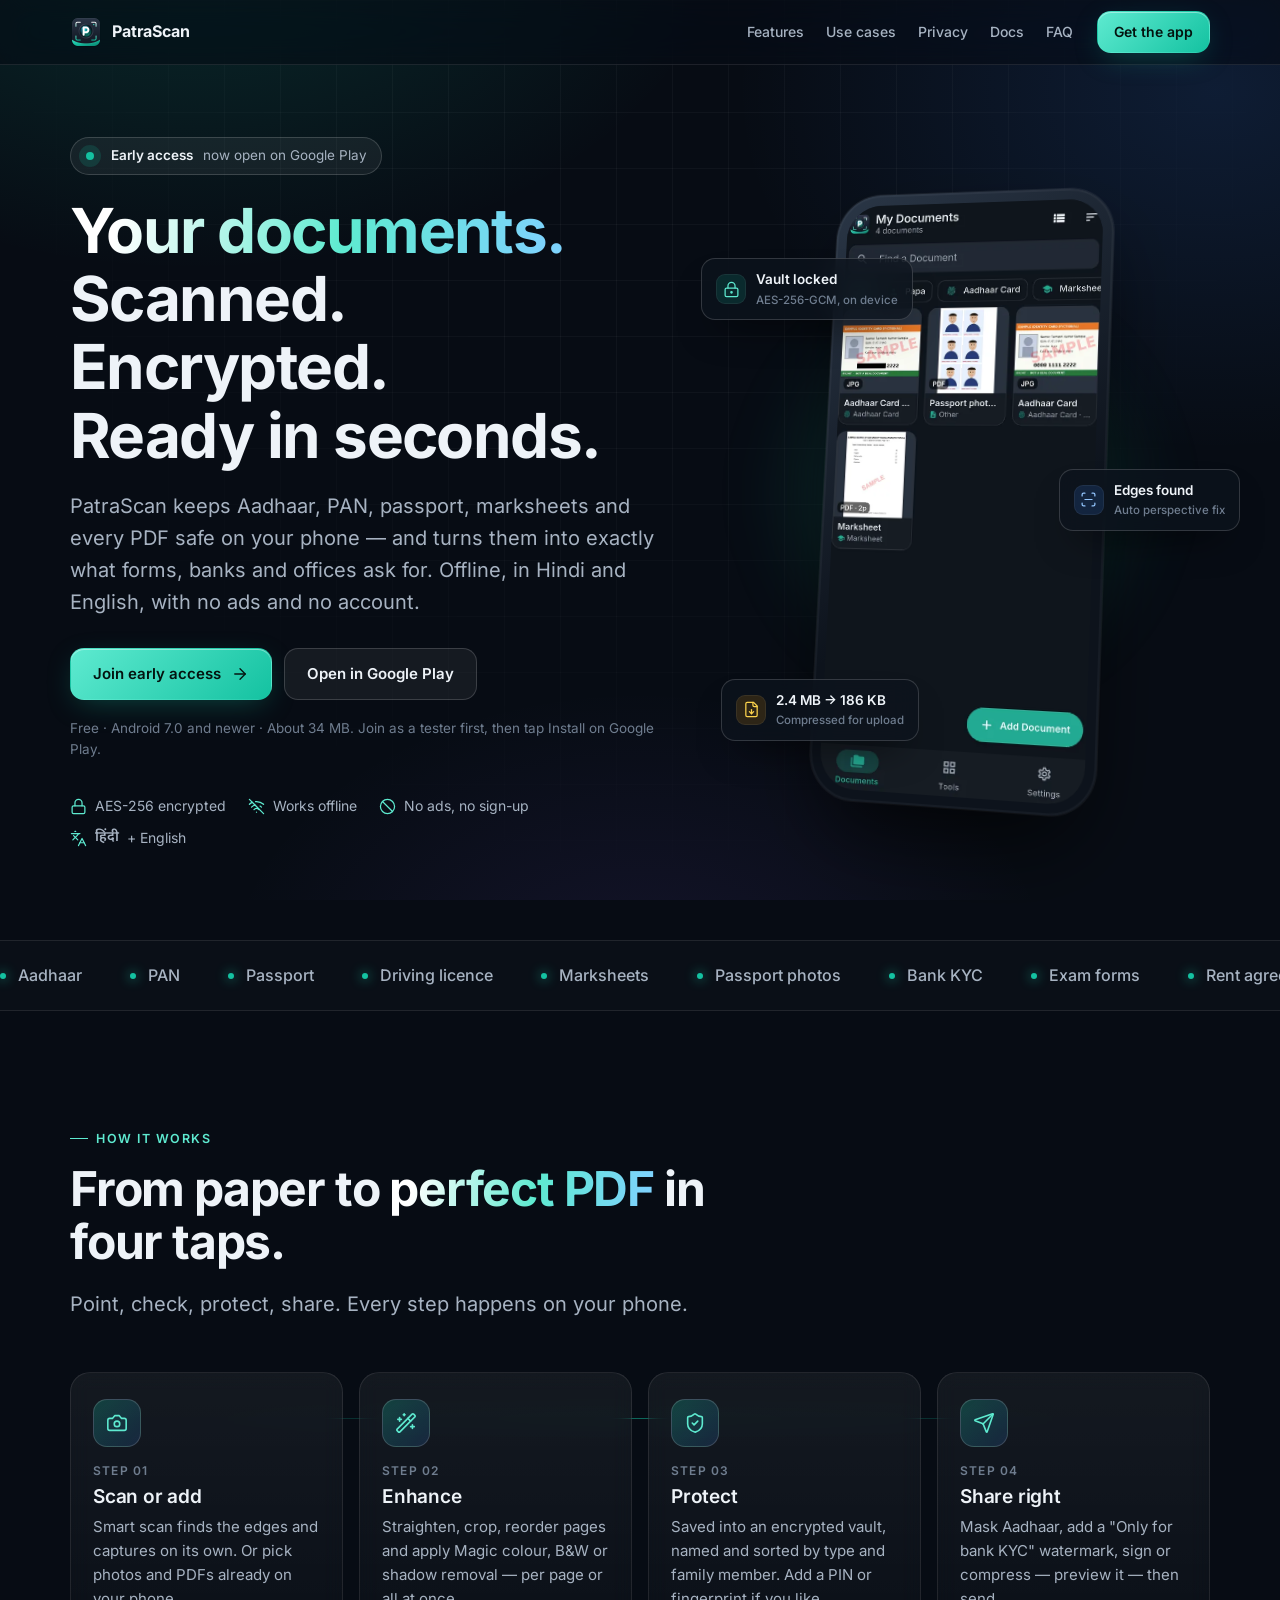
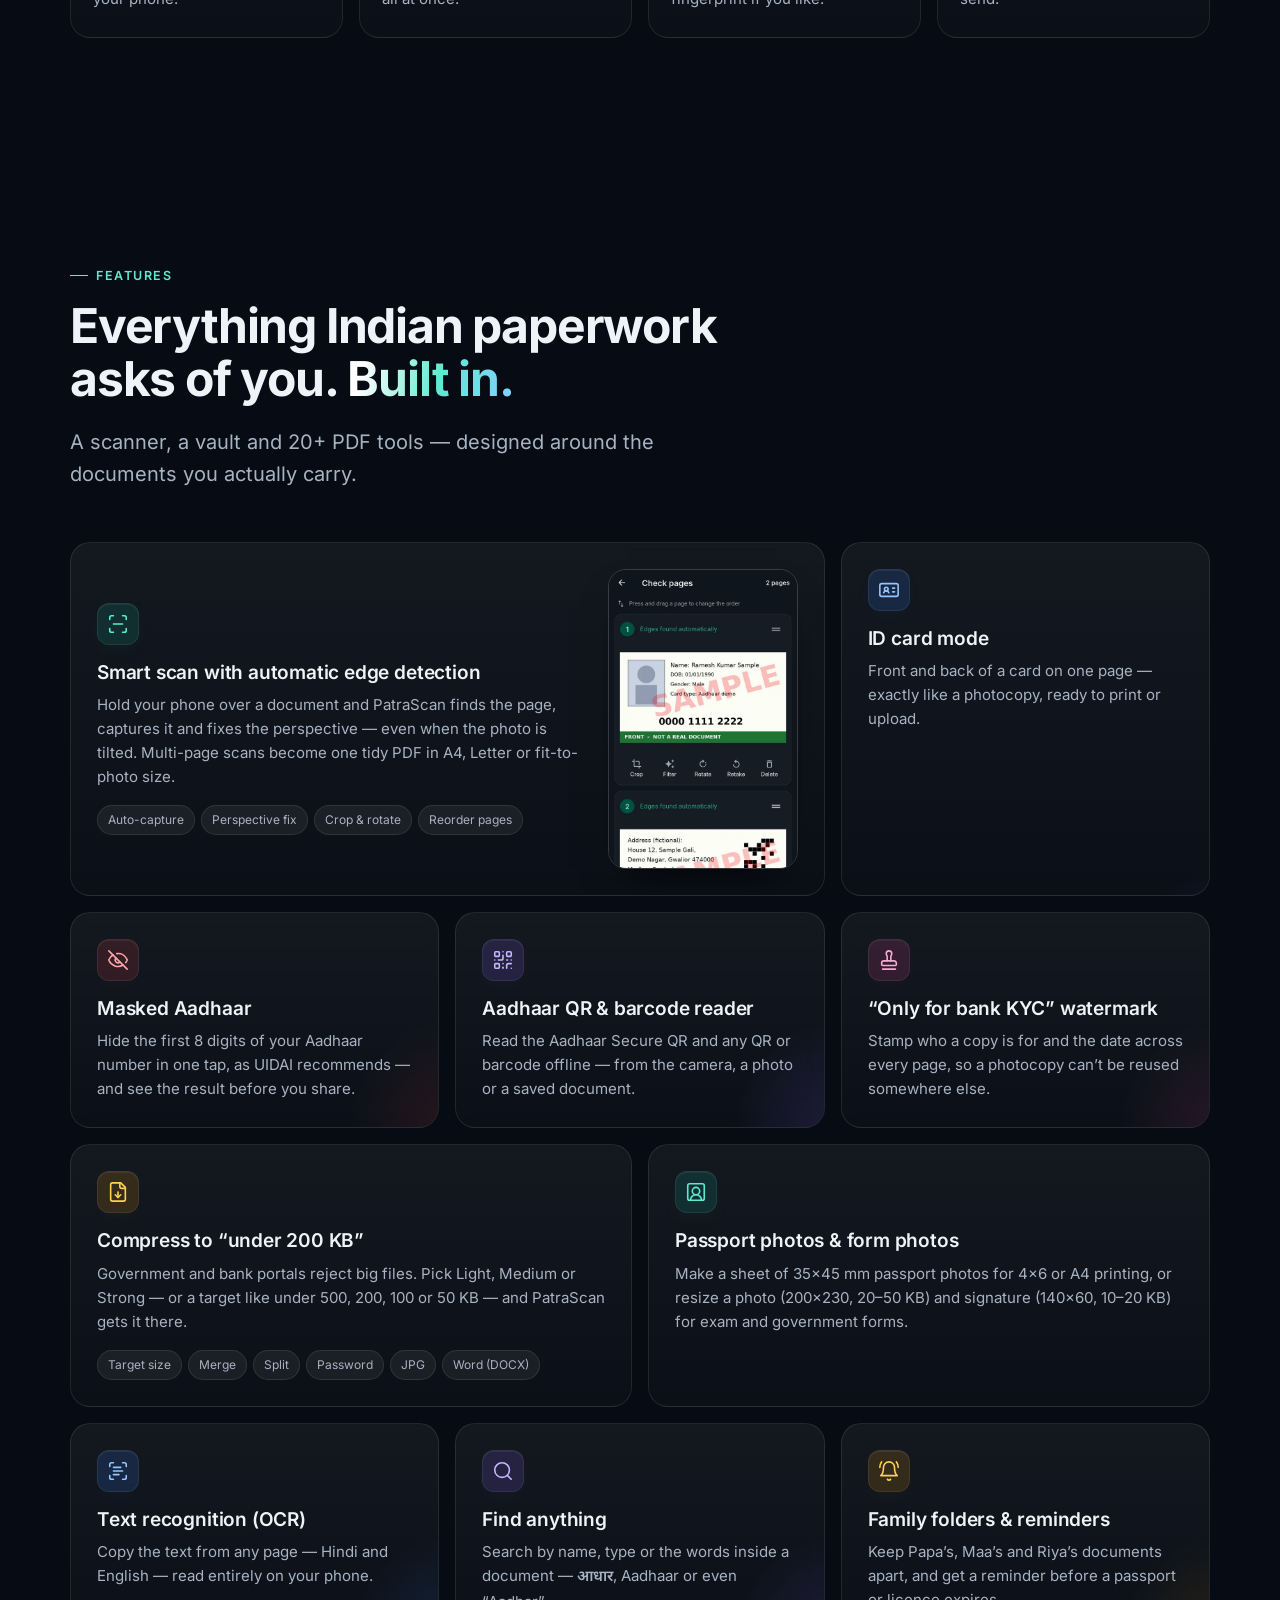
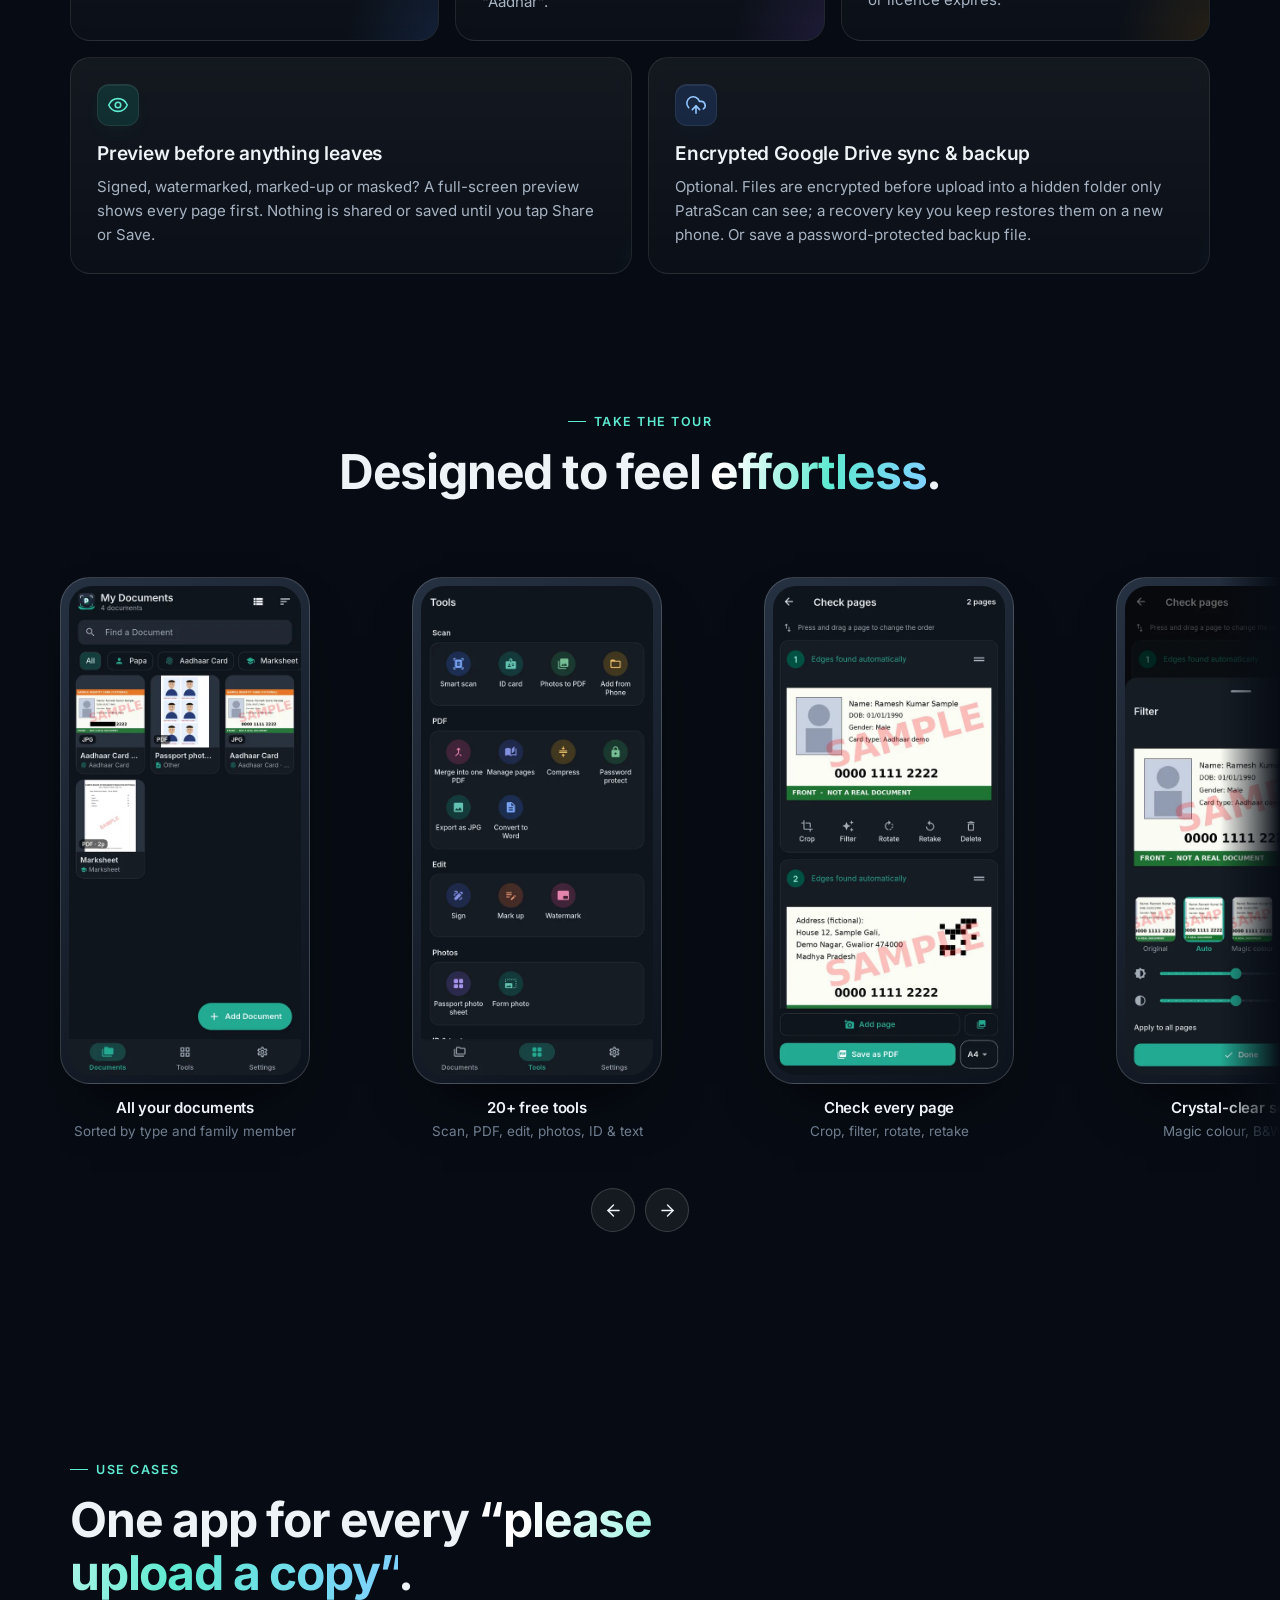
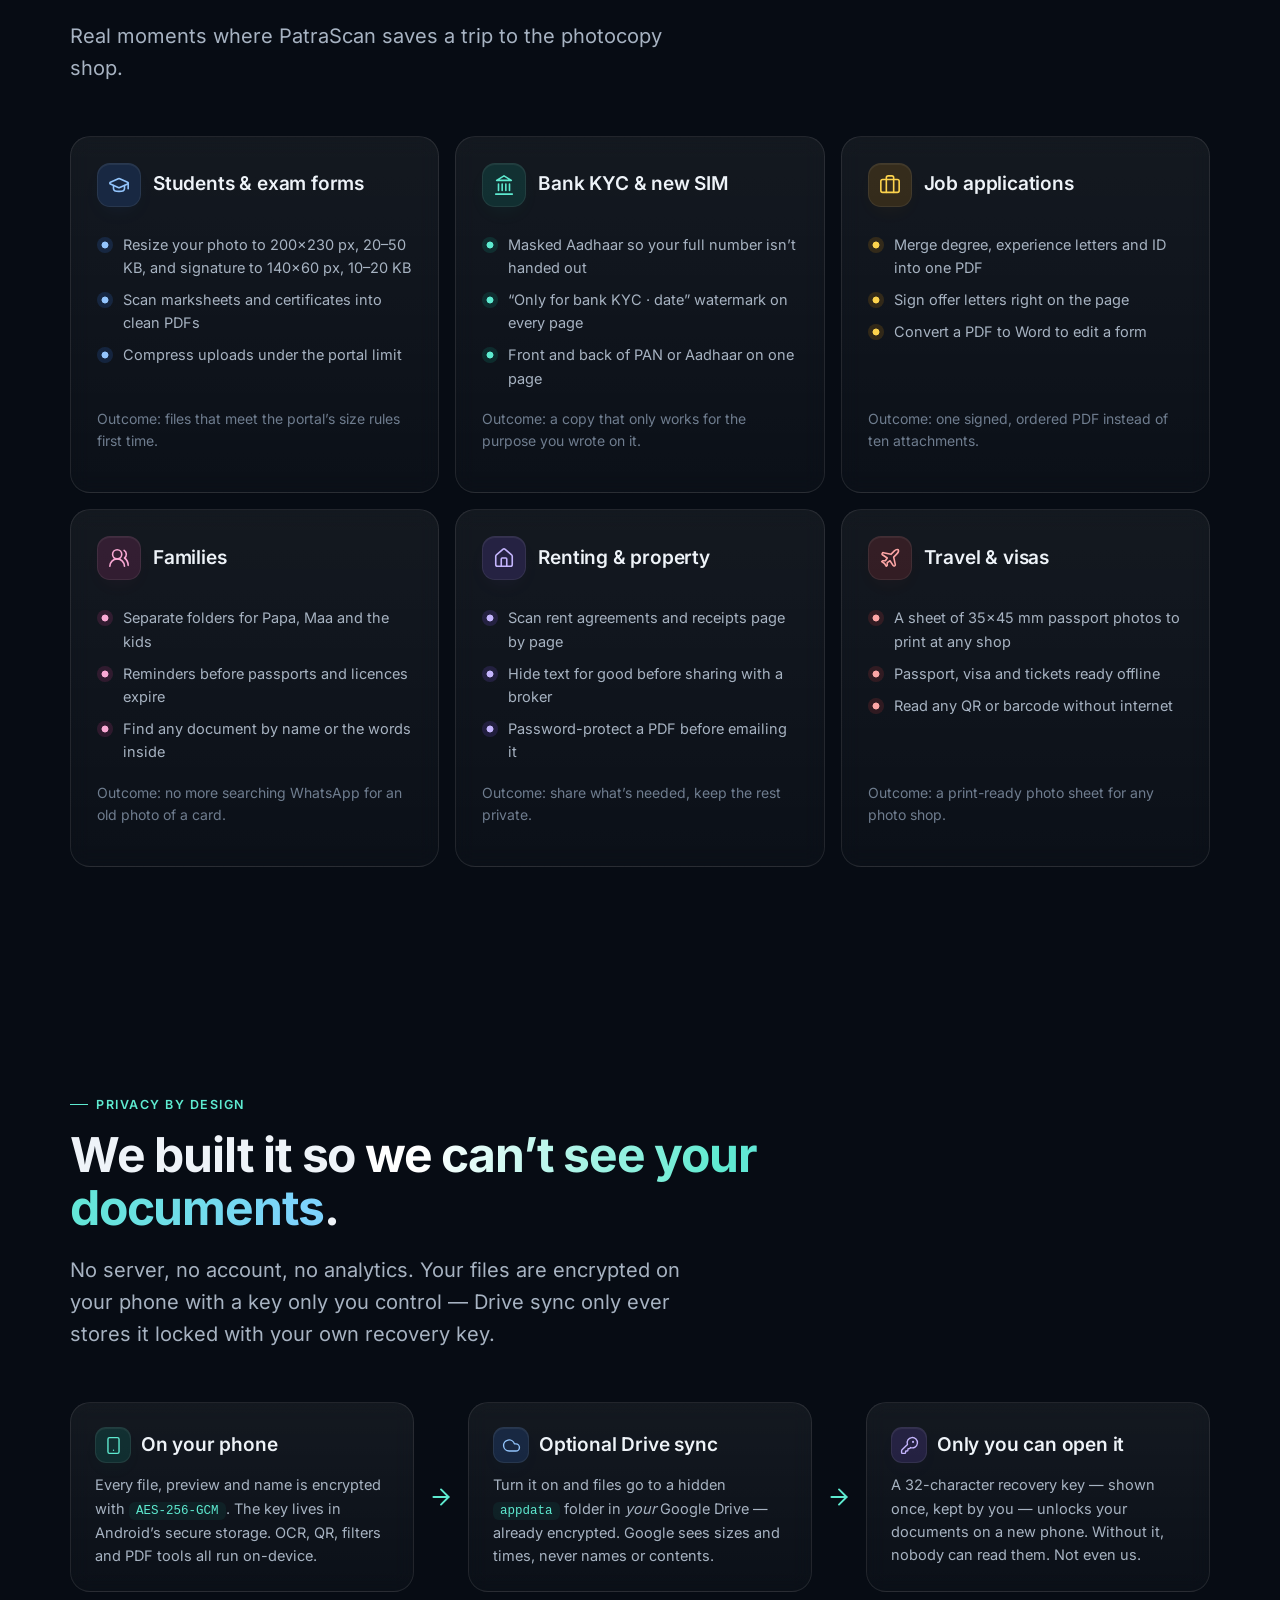
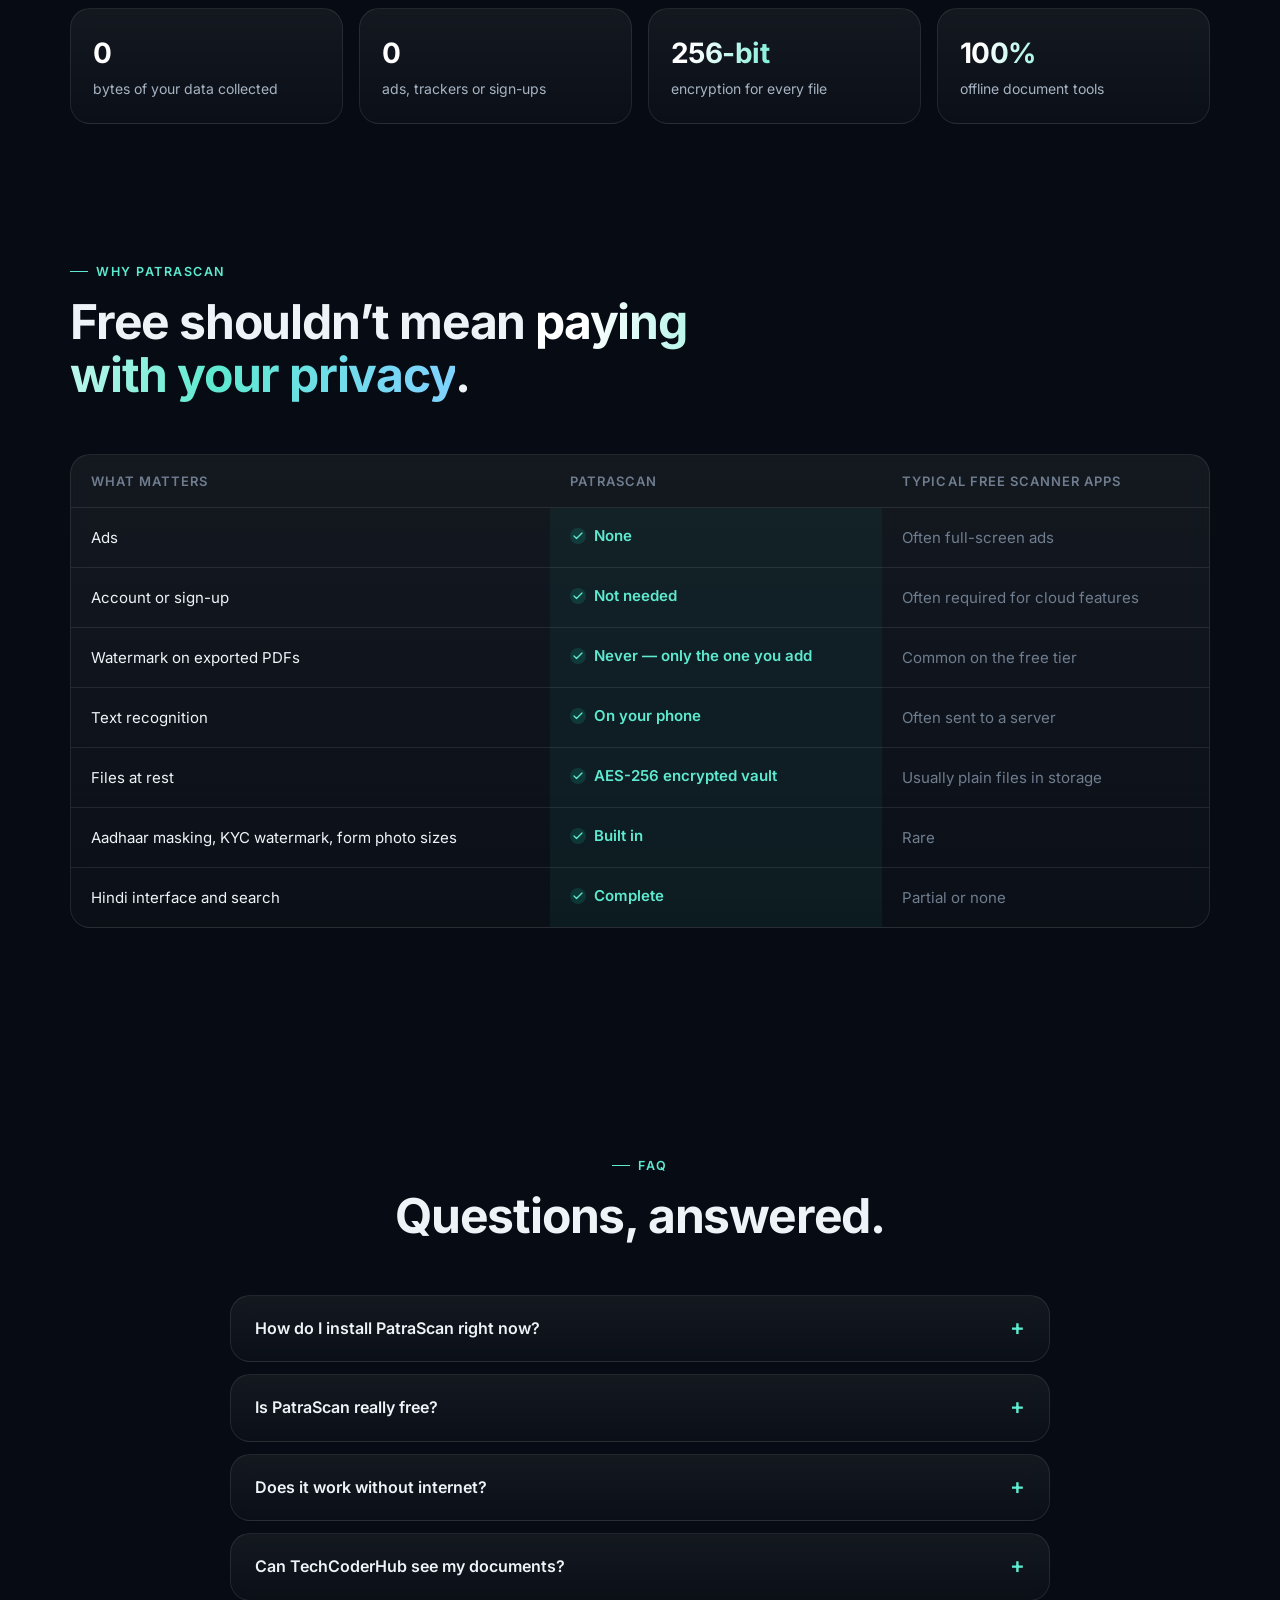
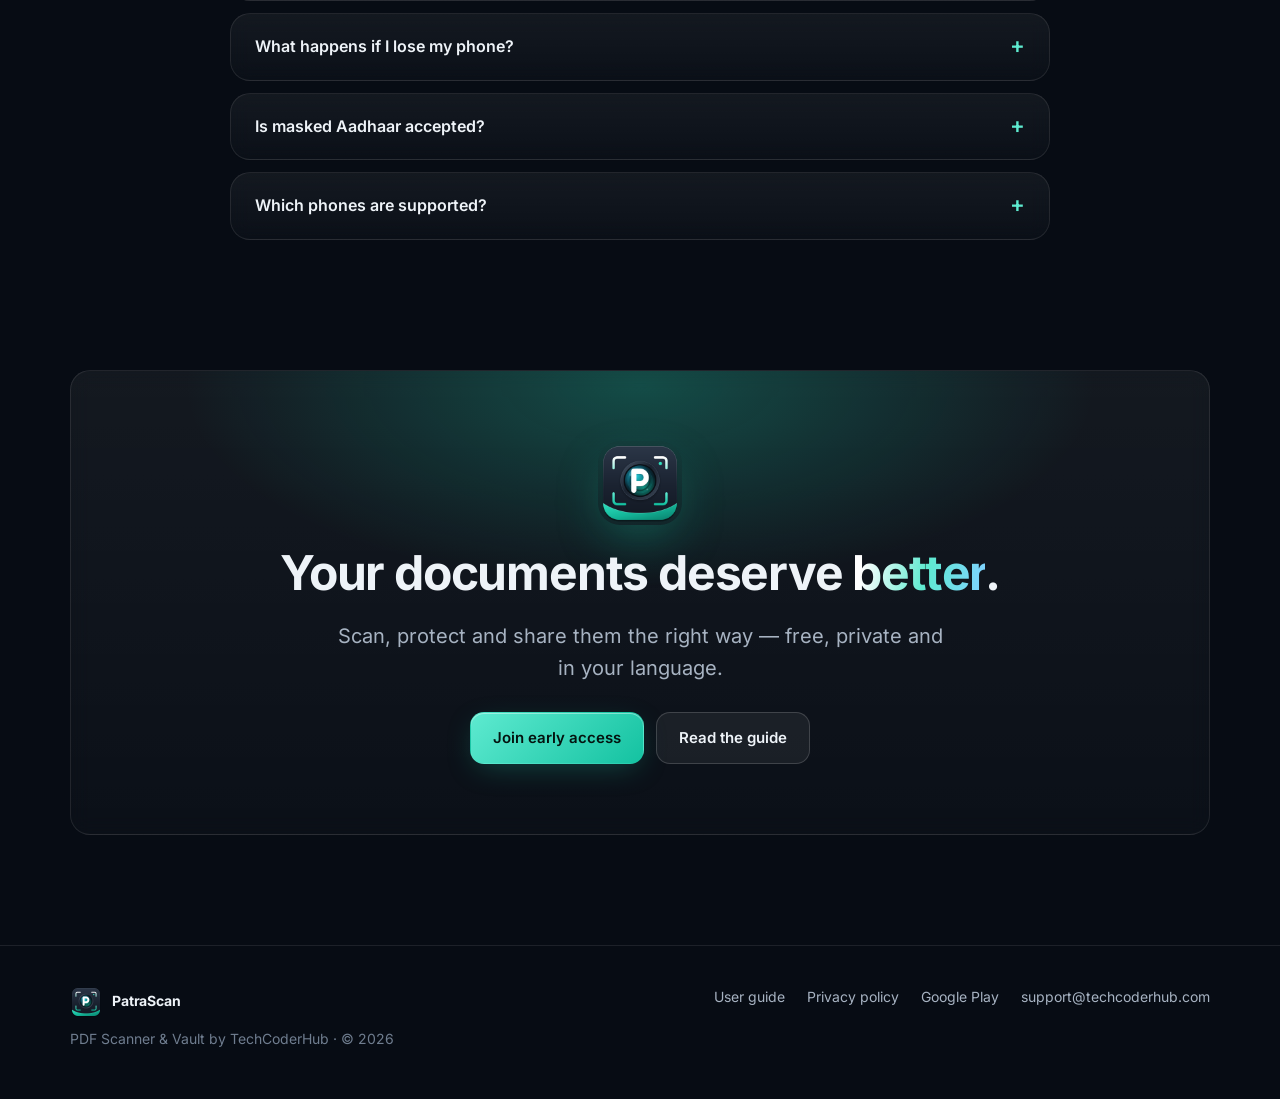
==== commit 629a167b: "Professional Lucide icons across the site" ====
--- a/index.html
+++ b/index.html
@@ -13,7 +13,7 @@
 <meta property="og:image" content="https://adesh004.github.io/patrascan/assets/og.jpg">
 <meta property="og:type" content="website">
 <meta name="twitter:card" content="summary_large_image">
-<link rel="stylesheet" href="assets/site.css?v=3">
+<link rel="stylesheet" href="assets/site.css?v=4">
 <script type="application/ld+json">
 {"@context":"https://schema.org","@type":"MobileApplication","name":"PatraScan: PDF Scanner & Vault","operatingSystem":"Android 7.0+","applicationCategory":"ProductivityApplication","offers":{"@type":"Offer","price":"0","priceCurrency":"INR"},"publisher":{"@type":"Organization","name":"TechCoderHub"},"url":"https://adesh004.github.io/patrascan/"}
 </script>
@@ -52,26 +52,23 @@
         <h1><span class="grad">Your documents.</span><br>Scanned. Encrypted.<br>Ready in seconds.</h1>
         <p class="lead">PatraScan keeps Aadhaar, PAN, passport, marksheets and every PDF safe on your phone — and turns them into exactly what forms, banks and offices ask for. Offline, in Hindi and English, with no ads and no account.</p>
         <div class="cta">
-          <a class="btn btn-primary" href="https://play.google.com/apps/testing/app.patrascan">
-            <svg viewBox="0 0 24 24" fill="currentColor" aria-hidden="true"><path d="M3.6 2.3 13.4 12l-9.8 9.7c-.4-.2-.6-.6-.6-1.1V3.4c0-.5.2-.9.6-1.1Zm11 8.5 2.6-2.6 3.1 1.8c1 .6 1 1.8 0 2.4l-3.1 1.8-2.6-2.6-1-.8Zm-1 1.2 2.6 2.6L5.3 20.8 13.6 12ZM5.3 3.2l10.9 6.2L13.6 12 5.3 3.2Z"/></svg>
-            Join early access
-          </a>
+          <a class="btn btn-primary" href="https://play.google.com/apps/testing/app.patrascan">Join early access <svg class="i" viewBox="0 0 24 24" fill="none" stroke="currentColor" stroke-width="1.75" stroke-linecap="round" stroke-linejoin="round" aria-hidden="true"><path d="M5 12h14" /> <path d="m12 5 7 7-7 7" /></svg></a>
           <a class="btn btn-ghost" href="https://play.google.com/store/apps/details?id=app.patrascan">Open in Google Play</a>
         </div>
         <p class="hero-note">Free · Android 7.0 and newer · About 34 MB. Join as a tester first, then tap Install on Google Play.</p>
         <div class="trust">
-          <span><svg viewBox="0 0 24 24" fill="none" stroke="currentColor" stroke-width="2" aria-hidden="true"><rect x="5" y="11" width="14" height="10" rx="2"/><path d="M8 11V8a4 4 0 0 1 8 0v3"/></svg>AES-256 encrypted</span>
-          <span><svg viewBox="0 0 24 24" fill="none" stroke="currentColor" stroke-width="2" aria-hidden="true"><path d="M2 12h3m14 0h3M12 2v3m0 14v3"/><circle cx="12" cy="12" r="6"/></svg>Works offline</span>
-          <span><svg viewBox="0 0 24 24" fill="none" stroke="currentColor" stroke-width="2" aria-hidden="true"><path d="M4 4l16 16M9.5 4H20v10.5M4 9v11h11"/></svg>No ads, no sign-up</span>
-          <span class="hi">हिंदी + English</span>
+          <span><svg class="i" viewBox="0 0 24 24" fill="none" stroke="currentColor" stroke-width="1.75" stroke-linecap="round" stroke-linejoin="round" aria-hidden="true"><rect width="18" height="11" x="3" y="11" rx="2" ry="2" /> <path d="M7 11V7a5 5 0 0 1 10 0v4" /></svg> AES-256 encrypted</span>
+          <span><svg class="i" viewBox="0 0 24 24" fill="none" stroke="currentColor" stroke-width="1.75" stroke-linecap="round" stroke-linejoin="round" aria-hidden="true"><path d="M12 20h.01" /> <path d="M8.5 16.429a5 5 0 0 1 7 0" /> <path d="M5 12.859a10 10 0 0 1 5.17-2.69" /> <path d="M19 12.859a10 10 0 0 0-2.007-1.523" /> <path d="M2 8.82a15 15 0 0 1 4.177-2.643" /> <path d="M22 8.82a15 15 0 0 0-11.288-3.764" /> <path d="m2 2 20 20" /></svg> Works offline</span>
+          <span><svg class="i" viewBox="0 0 24 24" fill="none" stroke="currentColor" stroke-width="1.75" stroke-linecap="round" stroke-linejoin="round" aria-hidden="true"><circle cx="12" cy="12" r="10" /> <path d="m4.9 4.9 14.2 14.2" /></svg> No ads, no sign-up</span>
+          <span><svg class="i" viewBox="0 0 24 24" fill="none" stroke="currentColor" stroke-width="1.75" stroke-linecap="round" stroke-linejoin="round" aria-hidden="true"><path d="m5 8 6 6" /> <path d="m4 14 6-6 2-3" /> <path d="M2 5h12" /> <path d="M7 2h1" /> <path d="m22 22-5-10-5 10" /> <path d="M14 18h6" /></svg> <span class="hi">हिंदी</span> + English</span>
         </div>
       </div>
 
       <div class="stage" aria-label="PatraScan home screen">
         <div class="phone"><div class="screen"><img src="assets/shots/1_home.webp" alt="PatraScan home screen with Aadhaar, passport photos and marksheet" width="540" height="1121"></div></div>
-        <div class="chip c1"><i style="background:rgba(20,194,161,.16);color:#5eead0">🔒</i><div>Vault locked<small>AES-256-GCM, on device</small></div></div>
-        <div class="chip c2"><i style="background:rgba(59,130,246,.16)">✦</i><div>Edges found<small>Auto perspective fix</small></div></div>
-        <div class="chip c3"><i style="background:rgba(245,158,11,.16)">⬇</i><div>2.4 MB → 186 KB<small>Compressed for upload</small></div></div>
+        <div class="chip c1"><i class="h-teal"><svg class="i" viewBox="0 0 24 24" fill="none" stroke="currentColor" stroke-width="1.75" stroke-linecap="round" stroke-linejoin="round" aria-hidden="true"><circle cx="12" cy="16" r="1" /> <rect x="3" y="10" width="18" height="12" rx="2" /> <path d="M7 10V7a5 5 0 0 1 10 0v3" /></svg></i><div>Vault locked<small>AES-256-GCM, on device</small></div></div>
+        <div class="chip c2"><i class="h-blue"><svg class="i" viewBox="0 0 24 24" fill="none" stroke="currentColor" stroke-width="1.75" stroke-linecap="round" stroke-linejoin="round" aria-hidden="true"><path d="M3 7V5a2 2 0 0 1 2-2h2" /> <path d="M17 3h2a2 2 0 0 1 2 2v2" /> <path d="M21 17v2a2 2 0 0 1-2 2h-2" /> <path d="M7 21H5a2 2 0 0 1-2-2v-2" /> <path d="M7 12h10" /></svg></i><div>Edges found<small>Auto perspective fix</small></div></div>
+        <div class="chip c3"><i class="h-amber"><svg class="i" viewBox="0 0 24 24" fill="none" stroke="currentColor" stroke-width="1.75" stroke-linecap="round" stroke-linejoin="round" aria-hidden="true"><path d="M15 2H6a2 2 0 0 0-2 2v16a2 2 0 0 0 2 2h12a2 2 0 0 0 2-2V7Z" /> <path d="M14 2v4a2 2 0 0 0 2 2h4" /> <path d="M12 18v-6" /> <path d="m9 15 3 3 3-3" /></svg></i><div>2.4 MB → 186 KB<small>Compressed for upload</small></div></div>
       </div>
     </div>
   </section>
@@ -92,10 +89,10 @@
         <p class="lead">Point, check, protect, share. Every step happens on your phone.</p>
       </div>
       <div class="flow">
-        <div class="step glass reveal"><div class="num">1</div><h3>Scan or add</h3><p>Smart scan finds the edges and captures on its own. Or pick photos and PDFs already on your phone.</p></div>
-        <div class="step glass reveal"><div class="num">2</div><h3>Enhance</h3><p>Straighten, crop, reorder pages and apply Magic colour, B&amp;W or shadow removal — per page or all at once.</p></div>
-        <div class="step glass reveal"><div class="num">3</div><h3>Protect</h3><p>Saved into an encrypted vault, named and sorted by type and family member. Add a PIN or fingerprint if you like.</p></div>
-        <div class="step glass reveal"><div class="num">4</div><h3>Share right</h3><p>Mask Aadhaar, add a "Only for bank KYC" watermark, sign or compress — preview it — then send.</p></div>
+        <div class="step glass reveal"><div class="num"><svg class="i" viewBox="0 0 24 24" fill="none" stroke="currentColor" stroke-width="1.75" stroke-linecap="round" stroke-linejoin="round" aria-hidden="true"><path d="M14.5 4h-5L7 7H4a2 2 0 0 0-2 2v9a2 2 0 0 0 2 2h16a2 2 0 0 0 2-2V9a2 2 0 0 0-2-2h-3l-2.5-3z" /> <circle cx="12" cy="13" r="3" /></svg></div><span class="step-n">Step 01</span><h3>Scan or add</h3><p>Smart scan finds the edges and captures on its own. Or pick photos and PDFs already on your phone.</p></div>
+        <div class="step glass reveal"><div class="num"><svg class="i" viewBox="0 0 24 24" fill="none" stroke="currentColor" stroke-width="1.75" stroke-linecap="round" stroke-linejoin="round" aria-hidden="true"><path d="m21.64 3.64-1.28-1.28a1.21 1.21 0 0 0-1.72 0L2.36 18.64a1.21 1.21 0 0 0 0 1.72l1.28 1.28a1.2 1.2 0 0 0 1.72 0L21.64 5.36a1.2 1.2 0 0 0 0-1.72" /> <path d="m14 7 3 3" /> <path d="M5 6v4" /> <path d="M19 14v4" /> <path d="M10 2v2" /> <path d="M7 8H3" /> <path d="M21 16h-4" /> <path d="M11 3H9" /></svg></div><span class="step-n">Step 02</span><h3>Enhance</h3><p>Straighten, crop, reorder pages and apply Magic colour, B&amp;W or shadow removal — per page or all at once.</p></div>
+        <div class="step glass reveal"><div class="num"><svg class="i" viewBox="0 0 24 24" fill="none" stroke="currentColor" stroke-width="1.75" stroke-linecap="round" stroke-linejoin="round" aria-hidden="true"><path d="M20 13c0 5-3.5 7.5-7.66 8.95a1 1 0 0 1-.67-.01C7.5 20.5 4 18 4 13V6a1 1 0 0 1 1-1c2 0 4.5-1.2 6.24-2.72a1.17 1.17 0 0 1 1.52 0C14.51 3.81 17 5 19 5a1 1 0 0 1 1 1z" /> <path d="m9 12 2 2 4-4" /></svg></div><span class="step-n">Step 03</span><h3>Protect</h3><p>Saved into an encrypted vault, named and sorted by type and family member. Add a PIN or fingerprint if you like.</p></div>
+        <div class="step glass reveal"><div class="num"><svg class="i" viewBox="0 0 24 24" fill="none" stroke="currentColor" stroke-width="1.75" stroke-linecap="round" stroke-linejoin="round" aria-hidden="true"><path d="M14.536 21.686a.5.5 0 0 0 .937-.024l6.5-19a.496.496 0 0 0-.635-.635l-19 6.5a.5.5 0 0 0-.024.937l7.93 3.18a2 2 0 0 1 1.112 1.11z" /> <path d="m21.854 2.147-10.94 10.939" /></svg></div><span class="step-n">Step 04</span><h3>Share right</h3><p>Mask Aadhaar, add a "Only for bank KYC" watermark, sign or compress — preview it — then send.</p></div>
       </div>
     </div>
   </section>
@@ -112,7 +109,7 @@
       <div class="bento">
         <article class="tile glass span-4 feature-big h-teal reveal">
           <div>
-            <div class="ico"><svg viewBox="0 0 24 24" fill="none" stroke="currentColor" stroke-width="2" aria-hidden="true"><path d="M4 8V5a1 1 0 0 1 1-1h3M16 4h3a1 1 0 0 1 1 1v3M20 16v3a1 1 0 0 1-1 1h-3M8 20H5a1 1 0 0 1-1-1v-3"/><path d="M4 12h16"/></svg></div>
+            <div class="ico"><svg class="i" viewBox="0 0 24 24" fill="none" stroke="currentColor" stroke-width="1.75" stroke-linecap="round" stroke-linejoin="round" aria-hidden="true"><path d="M3 7V5a2 2 0 0 1 2-2h2" /> <path d="M17 3h2a2 2 0 0 1 2 2v2" /> <path d="M21 17v2a2 2 0 0 1-2 2h-2" /> <path d="M7 21H5a2 2 0 0 1-2-2v-2" /> <path d="M7 12h10" /></svg></div>
             <h3>Smart scan with automatic edge detection</h3>
             <p>Hold your phone over a document and PatraScan finds the page, captures it and fixes the perspective — even when the photo is tilted. Multi-page scans become one tidy PDF in A4, Letter or fit-to-photo size.</p>
             <div class="tags"><span>Auto-capture</span><span>Perspective fix</span><span>Crop &amp; rotate</span><span>Reorder pages</span></div>
@@ -121,68 +118,68 @@
         </article>
 
         <article class="tile glass span-2 h-blue reveal">
-          <div class="ico"><svg viewBox="0 0 24 24" fill="none" stroke="currentColor" stroke-width="2" aria-hidden="true"><rect x="3" y="5" width="18" height="14" rx="2"/><circle cx="9" cy="11" r="2"/><path d="M6 16c.6-1.3 1.7-2 3-2s2.4.7 3 2M14 10h4M14 13h3"/></svg></div>
+          <div class="ico"><svg class="i" viewBox="0 0 24 24" fill="none" stroke="currentColor" stroke-width="1.75" stroke-linecap="round" stroke-linejoin="round" aria-hidden="true"><path d="M16 10h2" /> <path d="M16 14h2" /> <path d="M6.17 15a3 3 0 0 1 5.66 0" /> <circle cx="9" cy="11" r="2" /> <rect x="2" y="5" width="20" height="14" rx="2" /></svg></div>
           <h3>ID card mode</h3>
           <p>Front and back of a card on one page — exactly like a photocopy, ready to print or upload.</p>
         </article>
 
         <article class="tile glass span-2 h-red reveal">
-          <div class="ico"><svg viewBox="0 0 24 24" fill="none" stroke="currentColor" stroke-width="2" aria-hidden="true"><rect x="3" y="7" width="18" height="10" rx="2"/><path d="M6 12h7" stroke-width="4"/><path d="M16 12h2"/></svg></div>
+          <div class="ico"><svg class="i" viewBox="0 0 24 24" fill="none" stroke="currentColor" stroke-width="1.75" stroke-linecap="round" stroke-linejoin="round" aria-hidden="true"><path d="M10.733 5.076a10.744 10.744 0 0 1 11.205 6.575 1 1 0 0 1 0 .696 10.747 10.747 0 0 1-1.444 2.49" /> <path d="M14.084 14.158a3 3 0 0 1-4.242-4.242" /> <path d="M17.479 17.499a10.75 10.75 0 0 1-15.417-5.151 1 1 0 0 1 0-.696 10.75 10.75 0 0 1 4.446-5.143" /> <path d="m2 2 20 20" /></svg></div>
           <h3>Masked Aadhaar</h3>
           <p>Hide the first 8 digits of your Aadhaar number in one tap, as UIDAI recommends — and see the result before you share.</p>
         </article>
 
         <article class="tile glass span-2 h-violet reveal">
-          <div class="ico"><svg viewBox="0 0 24 24" fill="none" stroke="currentColor" stroke-width="2" aria-hidden="true"><rect x="3" y="3" width="7" height="7" rx="1"/><rect x="14" y="3" width="7" height="7" rx="1"/><rect x="3" y="14" width="7" height="7" rx="1"/><path d="M14 14h3v3h-3zM20 14v.01M14 20h.01M17 20h4v-3"/></svg></div>
+          <div class="ico"><svg class="i" viewBox="0 0 24 24" fill="none" stroke="currentColor" stroke-width="1.75" stroke-linecap="round" stroke-linejoin="round" aria-hidden="true"><rect width="5" height="5" x="3" y="3" rx="1" /> <rect width="5" height="5" x="16" y="3" rx="1" /> <rect width="5" height="5" x="3" y="16" rx="1" /> <path d="M21 16h-3a2 2 0 0 0-2 2v3" /> <path d="M21 21v.01" /> <path d="M12 7v3a2 2 0 0 1-2 2H7" /> <path d="M3 12h.01" /> <path d="M12 3h.01" /> <path d="M12 16v.01" /> <path d="M16 12h1" /> <path d="M21 12v.01" /> <path d="M12 21v-1" /></svg></div>
           <h3>Aadhaar QR &amp; barcode reader</h3>
           <p>Read the Aadhaar Secure QR and any QR or barcode offline — from the camera, a photo or a saved document.</p>
         </article>
 
         <article class="tile glass span-2 h-pink reveal">
-          <div class="ico"><svg viewBox="0 0 24 24" fill="none" stroke="currentColor" stroke-width="2" aria-hidden="true"><path d="M4 20 20 4M7 4h13v13"/><path d="M4 9v11h11" opacity=".5"/></svg></div>
+          <div class="ico"><svg class="i" viewBox="0 0 24 24" fill="none" stroke="currentColor" stroke-width="1.75" stroke-linecap="round" stroke-linejoin="round" aria-hidden="true"><path d="M5 22h14" /> <path d="M19.27 13.73A2.5 2.5 0 0 0 17.5 13h-11A2.5 2.5 0 0 0 4 15.5V17a1 1 0 0 0 1 1h14a1 1 0 0 0 1-1v-1.5c0-.66-.26-1.3-.73-1.77Z" /> <path d="M14 13V8.5C14 7 15 7 15 5a3 3 0 0 0-3-3c-1.66 0-3 1-3 3s1 2 1 3.5V13" /></svg></div>
           <h3>“Only for bank KYC” watermark</h3>
           <p>Stamp who a copy is for and the date across every page, so a photocopy can’t be reused somewhere else.</p>
         </article>
 
         <article class="tile glass span-3 h-amber reveal">
-          <div class="ico"><svg viewBox="0 0 24 24" fill="none" stroke="currentColor" stroke-width="2" aria-hidden="true"><path d="M14 3H6a2 2 0 0 0-2 2v14a2 2 0 0 0 2 2h12a2 2 0 0 0 2-2V9z"/><path d="M14 3v6h6M9 14l3 3 3-3M12 10v7"/></svg></div>
+          <div class="ico"><svg class="i" viewBox="0 0 24 24" fill="none" stroke="currentColor" stroke-width="1.75" stroke-linecap="round" stroke-linejoin="round" aria-hidden="true"><path d="M15 2H6a2 2 0 0 0-2 2v16a2 2 0 0 0 2 2h12a2 2 0 0 0 2-2V7Z" /> <path d="M14 2v4a2 2 0 0 0 2 2h4" /> <path d="M12 18v-6" /> <path d="m9 15 3 3 3-3" /></svg></div>
           <h3>Compress to “under 200 KB”</h3>
           <p>Government and bank portals reject big files. Pick Light, Medium or Strong — or a target like under 500, 200, 100 or 50 KB — and PatraScan gets it there.</p>
           <div class="tags"><span>Target size</span><span>Merge</span><span>Split</span><span>Password</span><span>JPG</span><span>Word (DOCX)</span></div>
         </article>
 
         <article class="tile glass span-3 h-teal reveal">
-          <div class="ico"><svg viewBox="0 0 24 24" fill="none" stroke="currentColor" stroke-width="2" aria-hidden="true"><circle cx="12" cy="8" r="4"/><path d="M5 21c1.5-3.5 4-5 7-5s5.5 1.5 7 5"/></svg></div>
+          <div class="ico"><svg class="i" viewBox="0 0 24 24" fill="none" stroke="currentColor" stroke-width="1.75" stroke-linecap="round" stroke-linejoin="round" aria-hidden="true"><path d="M18 21a6 6 0 0 0-12 0" /> <circle cx="12" cy="11" r="4" /> <rect width="18" height="18" x="3" y="3" rx="2" /></svg></div>
           <h3>Passport photos &amp; form photos</h3>
           <p>Make a sheet of 35×45 mm passport photos for 4×6 or A4 printing, or resize a photo (200×230, 20–50 KB) and signature (140×60, 10–20 KB) for exam and government forms.</p>
         </article>
 
         <article class="tile glass span-2 h-blue reveal">
-          <div class="ico"><svg viewBox="0 0 24 24" fill="none" stroke="currentColor" stroke-width="2" aria-hidden="true"><path d="M4 7V4h16v3M9 20h6M12 4v16"/></svg></div>
+          <div class="ico"><svg class="i" viewBox="0 0 24 24" fill="none" stroke="currentColor" stroke-width="1.75" stroke-linecap="round" stroke-linejoin="round" aria-hidden="true"><path d="M3 7V5a2 2 0 0 1 2-2h2" /> <path d="M17 3h2a2 2 0 0 1 2 2v2" /> <path d="M21 17v2a2 2 0 0 1-2 2h-2" /> <path d="M7 21H5a2 2 0 0 1-2-2v-2" /> <path d="M7 8h8" /> <path d="M7 12h10" /> <path d="M7 16h6" /></svg></div>
           <h3>Text recognition (OCR)</h3>
           <p>Copy the text from any page — Hindi and English — read entirely on your phone.</p>
         </article>
 
         <article class="tile glass span-2 h-violet reveal">
-          <div class="ico"><svg viewBox="0 0 24 24" fill="none" stroke="currentColor" stroke-width="2" aria-hidden="true"><circle cx="11" cy="11" r="7"/><path d="m20 20-3.5-3.5"/></svg></div>
+          <div class="ico"><svg class="i" viewBox="0 0 24 24" fill="none" stroke="currentColor" stroke-width="1.75" stroke-linecap="round" stroke-linejoin="round" aria-hidden="true"><circle cx="11" cy="11" r="8" /> <path d="m21 21-4.3-4.3" /></svg></div>
           <h3>Find anything</h3>
           <p>Search by name, type or the words inside a document — <span class="hi">आधार</span>, Aadhaar or even “Aadhar”.</p>
         </article>
 
         <article class="tile glass span-2 h-amber reveal">
-          <div class="ico"><svg viewBox="0 0 24 24" fill="none" stroke="currentColor" stroke-width="2" aria-hidden="true"><path d="M6 8a6 6 0 0 1 12 0c0 7 3 9 3 9H3s3-2 3-9M10.3 21a1.9 1.9 0 0 0 3.4 0"/></svg></div>
+          <div class="ico"><svg class="i" viewBox="0 0 24 24" fill="none" stroke="currentColor" stroke-width="1.75" stroke-linecap="round" stroke-linejoin="round" aria-hidden="true"><path d="M6 8a6 6 0 0 1 12 0c0 7 3 9 3 9H3s3-2 3-9" /> <path d="M10.3 21a1.94 1.94 0 0 0 3.4 0" /> <path d="M4 2C2.8 3.7 2 5.7 2 8" /> <path d="M22 8c0-2.3-.8-4.3-2-6" /></svg></div>
           <h3>Family folders &amp; reminders</h3>
           <p>Keep Papa’s, Maa’s and Riya’s documents apart, and get a reminder before a passport or licence expires.</p>
         </article>
 
         <article class="tile glass span-3 h-teal reveal">
-          <div class="ico"><svg viewBox="0 0 24 24" fill="none" stroke="currentColor" stroke-width="2" aria-hidden="true"><path d="M2 12s3.5-7 10-7 10 7 10 7-3.5 7-10 7S2 12 2 12Z"/><circle cx="12" cy="12" r="3"/></svg></div>
+          <div class="ico"><svg class="i" viewBox="0 0 24 24" fill="none" stroke="currentColor" stroke-width="1.75" stroke-linecap="round" stroke-linejoin="round" aria-hidden="true"><path d="M2.062 12.348a1 1 0 0 1 0-.696 10.75 10.75 0 0 1 19.876 0 1 1 0 0 1 0 .696 10.75 10.75 0 0 1-19.876 0" /> <circle cx="12" cy="12" r="3" /></svg></div>
           <h3>Preview before anything leaves</h3>
           <p>Signed, watermarked, marked-up or masked? A full-screen preview shows every page first. Nothing is shared or saved until you tap Share or Save.</p>
         </article>
 
         <article class="tile glass span-3 h-blue reveal">
-          <div class="ico"><svg viewBox="0 0 24 24" fill="none" stroke="currentColor" stroke-width="2" aria-hidden="true"><path d="M7 18a5 5 0 1 1 .9-9.9A6 6 0 0 1 19 9a4.5 4.5 0 0 1-.5 9H7Z"/><path d="m9 13 2 2 4-4"/></svg></div>
+          <div class="ico"><svg class="i" viewBox="0 0 24 24" fill="none" stroke="currentColor" stroke-width="1.75" stroke-linecap="round" stroke-linejoin="round" aria-hidden="true"><path d="M12 13v8" /> <path d="M4 14.899A7 7 0 1 1 15.71 8h1.79a4.5 4.5 0 0 1 2.5 8.242" /> <path d="m8 17 4-4 4 4" /></svg></div>
           <h3>Encrypted Google Drive sync &amp; backup</h3>
           <p>Optional. Files are encrypted before upload into a hidden folder only PatraScan can see; a recovery key you keep restores them on a new phone. Or save a password-protected backup file.</p>
         </article>
@@ -211,8 +208,8 @@
       </div>
     </div>
     <div class="gallery-nav">
-      <button class="round" data-scroll="-1" aria-label="Previous screenshots">←</button>
-      <button class="round" data-scroll="1" aria-label="Next screenshots">→</button>
+      <button class="round" data-scroll="-1" aria-label="Previous screenshots"><svg class="i" viewBox="0 0 24 24" fill="none" stroke="currentColor" stroke-width="1.75" stroke-linecap="round" stroke-linejoin="round" aria-hidden="true"><path d="m12 19-7-7 7-7" /> <path d="M19 12H5" /></svg></button>
+      <button class="round" data-scroll="1" aria-label="Next screenshots"><svg class="i" viewBox="0 0 24 24" fill="none" stroke="currentColor" stroke-width="1.75" stroke-linecap="round" stroke-linejoin="round" aria-hidden="true"><path d="M5 12h14" /> <path d="m12 5 7 7-7 7" /></svg></button>
     </div>
   </section>
 
@@ -226,7 +223,7 @@
       </div>
       <div class="cases">
         <article class="case glass h-blue reveal">
-          <div class="who"><span class="avatar">🎓</span><h3>Students &amp; exam forms</h3></div>
+          <div class="who"><span class="avatar"><svg class="i" viewBox="0 0 24 24" fill="none" stroke="currentColor" stroke-width="1.75" stroke-linecap="round" stroke-linejoin="round" aria-hidden="true"><path d="M21.42 10.922a1 1 0 0 0-.019-1.838L12.83 5.18a2 2 0 0 0-1.66 0L2.6 9.08a1 1 0 0 0 0 1.832l8.57 3.908a2 2 0 0 0 1.66 0z" /> <path d="M22 10v6" /> <path d="M6 12.5V16a6 3 0 0 0 12 0v-3.5" /></svg></span><h3>Students &amp; exam forms</h3></div>
           <ul>
             <li>Resize your photo to 200×230 px, 20–50 KB, and signature to 140×60 px, 10–20 KB</li>
             <li>Scan marksheets and certificates into clean PDFs</li>
@@ -235,7 +232,7 @@
           <p class="quote">Outcome: files that meet the portal’s size rules first time.</p>
         </article>
         <article class="case glass h-teal reveal">
-          <div class="who"><span class="avatar">🏦</span><h3>Bank KYC &amp; new SIM</h3></div>
+          <div class="who"><span class="avatar"><svg class="i" viewBox="0 0 24 24" fill="none" stroke="currentColor" stroke-width="1.75" stroke-linecap="round" stroke-linejoin="round" aria-hidden="true"><line x1="3" x2="21" y1="22" y2="22" /> <line x1="6" x2="6" y1="18" y2="11" /> <line x1="10" x2="10" y1="18" y2="11" /> <line x1="14" x2="14" y1="18" y2="11" /> <line x1="18" x2="18" y1="18" y2="11" /> <polygon points="12 2 20 7 4 7" /></svg></span><h3>Bank KYC &amp; new SIM</h3></div>
           <ul>
             <li>Masked Aadhaar so your full number isn’t handed out</li>
             <li>“Only for bank KYC · date” watermark on every page</li>
@@ -244,7 +241,7 @@
           <p class="quote">Outcome: a copy that only works for the purpose you wrote on it.</p>
         </article>
         <article class="case glass h-amber reveal">
-          <div class="who"><span class="avatar">💼</span><h3>Job applications</h3></div>
+          <div class="who"><span class="avatar"><svg class="i" viewBox="0 0 24 24" fill="none" stroke="currentColor" stroke-width="1.75" stroke-linecap="round" stroke-linejoin="round" aria-hidden="true"><path d="M16 20V4a2 2 0 0 0-2-2h-4a2 2 0 0 0-2 2v16" /> <rect width="20" height="14" x="2" y="6" rx="2" /></svg></span><h3>Job applications</h3></div>
           <ul>
             <li>Merge degree, experience letters and ID into one PDF</li>
             <li>Sign offer letters right on the page</li>
@@ -253,7 +250,7 @@
           <p class="quote">Outcome: one signed, ordered PDF instead of ten attachments.</p>
         </article>
         <article class="case glass h-pink reveal">
-          <div class="who"><span class="avatar">👨‍👩‍👧</span><h3>Families</h3></div>
+          <div class="who"><span class="avatar"><svg class="i" viewBox="0 0 24 24" fill="none" stroke="currentColor" stroke-width="1.75" stroke-linecap="round" stroke-linejoin="round" aria-hidden="true"><path d="M18 21a8 8 0 0 0-16 0" /> <circle cx="10" cy="8" r="5" /> <path d="M22 20c0-3.37-2-6.5-4-8a5 5 0 0 0-.45-8.3" /></svg></span><h3>Families</h3></div>
           <ul>
             <li>Separate folders for Papa, Maa and the kids</li>
             <li>Reminders before passports and licences expire</li>
@@ -262,7 +259,7 @@
           <p class="quote">Outcome: no more searching WhatsApp for an old photo of a card.</p>
         </article>
         <article class="case glass h-violet reveal">
-          <div class="who"><span class="avatar">🏠</span><h3>Renting &amp; property</h3></div>
+          <div class="who"><span class="avatar"><svg class="i" viewBox="0 0 24 24" fill="none" stroke="currentColor" stroke-width="1.75" stroke-linecap="round" stroke-linejoin="round" aria-hidden="true"><path d="M15 21v-8a1 1 0 0 0-1-1h-4a1 1 0 0 0-1 1v8" /> <path d="M3 10a2 2 0 0 1 .709-1.528l7-5.999a2 2 0 0 1 2.582 0l7 5.999A2 2 0 0 1 21 10v9a2 2 0 0 1-2 2H5a2 2 0 0 1-2-2z" /></svg></span><h3>Renting &amp; property</h3></div>
           <ul>
             <li>Scan rent agreements and receipts page by page</li>
             <li>Hide text for good before sharing with a broker</li>
@@ -271,7 +268,7 @@
           <p class="quote">Outcome: share what’s needed, keep the rest private.</p>
         </article>
         <article class="case glass h-red reveal">
-          <div class="who"><span class="avatar">🛫</span><h3>Travel &amp; visas</h3></div>
+          <div class="who"><span class="avatar"><svg class="i" viewBox="0 0 24 24" fill="none" stroke="currentColor" stroke-width="1.75" stroke-linecap="round" stroke-linejoin="round" aria-hidden="true"><path d="M17.8 19.2 16 11l3.5-3.5C21 6 21.5 4 21 3c-1-.5-3 0-4.5 1.5L13 8 4.8 6.2c-.5-.1-.9.1-1.1.5l-.3.5c-.2.5-.1 1 .3 1.3L9 12l-2 3H4l-1 1 3 2 2 3 1-1v-3l3-2 3.5 5.3c.3.4.8.5 1.3.3l.5-.2c.4-.3.6-.7.5-1.2z" /></svg></span><h3>Travel &amp; visas</h3></div>
           <ul>
             <li>A sheet of 35×45 mm passport photos to print at any shop</li>
             <li>Passport, visa and tickets ready offline</li>
@@ -292,11 +289,11 @@
         <p class="lead">No server, no account, no analytics. Your files are encrypted on your phone with a key only you control — Drive sync only ever stores it locked with your own recovery key.</p>
       </div>
       <div class="vault reveal">
-        <div class="node glass h-teal"><h3>📱 On your phone</h3><p>Every file, preview and name is encrypted with <code>AES-256-GCM</code>. The key lives in Android’s secure storage. OCR, QR, filters and PDF tools all run on-device.</p></div>
-        <div class="arrow" aria-hidden="true"><svg viewBox="0 0 24 24" fill="none" stroke="currentColor" stroke-width="2"><path d="M5 12h14M13 6l6 6-6 6"/></svg></div>
-        <div class="node glass h-blue"><h3>☁️ Optional Drive sync</h3><p>Turn it on and files go to a hidden <code>appdata</code> folder in <em>your</em> Google Drive — already encrypted. Google sees sizes and times, never names or contents.</p></div>
-        <div class="arrow" aria-hidden="true"><svg viewBox="0 0 24 24" fill="none" stroke="currentColor" stroke-width="2"><path d="M5 12h14M13 6l6 6-6 6"/></svg></div>
-        <div class="node glass h-violet"><h3>🔑 Only you can open it</h3><p>A 32-character recovery key — shown once, kept by you — unlocks your documents on a new phone. Without it, nobody can read them. Not even us.</p></div>
+        <div class="node glass h-teal"><h3><span class="node-ico"><svg class="i" viewBox="0 0 24 24" fill="none" stroke="currentColor" stroke-width="1.75" stroke-linecap="round" stroke-linejoin="round" aria-hidden="true"><rect width="14" height="20" x="5" y="2" rx="2" ry="2" /> <path d="M12 18h.01" /></svg></span>On your phone</h3><p>Every file, preview and name is encrypted with <code>AES-256-GCM</code>. The key lives in Android’s secure storage. OCR, QR, filters and PDF tools all run on-device.</p></div>
+        <div class="arrow" aria-hidden="true"><svg class="i" viewBox="0 0 24 24" fill="none" stroke="currentColor" stroke-width="1.75" stroke-linecap="round" stroke-linejoin="round" aria-hidden="true"><path d="M5 12h14" /> <path d="m12 5 7 7-7 7" /></svg></div>
+        <div class="node glass h-blue"><h3><span class="node-ico"><svg class="i" viewBox="0 0 24 24" fill="none" stroke="currentColor" stroke-width="1.75" stroke-linecap="round" stroke-linejoin="round" aria-hidden="true"><path d="M17.5 19H9a7 7 0 1 1 6.71-9h1.79a4.5 4.5 0 1 1 0 9Z" /></svg></span>Optional Drive sync</h3><p>Turn it on and files go to a hidden <code>appdata</code> folder in <em>your</em> Google Drive — already encrypted. Google sees sizes and times, never names or contents.</p></div>
+        <div class="arrow" aria-hidden="true"><svg class="i" viewBox="0 0 24 24" fill="none" stroke="currentColor" stroke-width="1.75" stroke-linecap="round" stroke-linejoin="round" aria-hidden="true"><path d="M5 12h14" /> <path d="m12 5 7 7-7 7" /></svg></div>
+        <div class="node glass h-violet"><h3><span class="node-ico"><svg class="i" viewBox="0 0 24 24" fill="none" stroke="currentColor" stroke-width="1.75" stroke-linecap="round" stroke-linejoin="round" aria-hidden="true"><path d="M2.586 17.414A2 2 0 0 0 2 18.828V21a1 1 0 0 0 1 1h3a1 1 0 0 0 1-1v-1a1 1 0 0 1 1-1h1a1 1 0 0 0 1-1v-1a1 1 0 0 1 1-1h.172a2 2 0 0 0 1.414-.586l.814-.814a6.5 6.5 0 1 0-4-4z" /> <circle cx="16.5" cy="7.5" r=".5" fill="currentColor" /></svg></span>Only you can open it</h3><p>A 32-character recovery key — shown once, kept by you — unlocks your documents on a new phone. Without it, nobody can read them. Not even us.</p></div>
       </div>
       <div class="facts">
         <div class="fact glass reveal"><b class="grad">0</b><span>bytes of your data collected</span></div>
@@ -318,13 +315,13 @@
         <table class="compare">
           <thead><tr><th>What matters</th><th>PatraScan</th><th>Typical free scanner apps</th></tr></thead>
           <tbody>
-            <tr><td>Ads</td><td><span class="yes">None</span></td><td>Often full-screen ads</td></tr>
-            <tr><td>Account or sign-up</td><td><span class="yes">Not needed</span></td><td>Often required for cloud features</td></tr>
-            <tr><td>Watermark on exported PDFs</td><td><span class="yes">Never — only the one you add</span></td><td>Common on the free tier</td></tr>
-            <tr><td>Text recognition</td><td><span class="yes">On your phone</span></td><td>Often sent to a server</td></tr>
-            <tr><td>Files at rest</td><td><span class="yes">AES-256 encrypted vault</span></td><td>Usually plain files in storage</td></tr>
-            <tr><td>Aadhaar masking, KYC watermark, form photo sizes</td><td><span class="yes">Built in</span></td><td>Rare</td></tr>
-            <tr><td>Hindi interface and search</td><td><span class="yes">Complete</span></td><td>Partial or none</td></tr>
+            <tr><td>Ads</td><td><span class="yes"><svg class="i tick" viewBox="0 0 24 24" fill="none" stroke="currentColor" stroke-width="1.75" stroke-linecap="round" stroke-linejoin="round" aria-hidden="true"><path d="M20 6 9 17l-5-5" /></svg>None</span></td><td>Often full-screen ads</td></tr>
+            <tr><td>Account or sign-up</td><td><span class="yes"><svg class="i tick" viewBox="0 0 24 24" fill="none" stroke="currentColor" stroke-width="1.75" stroke-linecap="round" stroke-linejoin="round" aria-hidden="true"><path d="M20 6 9 17l-5-5" /></svg>Not needed</span></td><td>Often required for cloud features</td></tr>
+            <tr><td>Watermark on exported PDFs</td><td><span class="yes"><svg class="i tick" viewBox="0 0 24 24" fill="none" stroke="currentColor" stroke-width="1.75" stroke-linecap="round" stroke-linejoin="round" aria-hidden="true"><path d="M20 6 9 17l-5-5" /></svg>Never — only the one you add</span></td><td>Common on the free tier</td></tr>
+            <tr><td>Text recognition</td><td><span class="yes"><svg class="i tick" viewBox="0 0 24 24" fill="none" stroke="currentColor" stroke-width="1.75" stroke-linecap="round" stroke-linejoin="round" aria-hidden="true"><path d="M20 6 9 17l-5-5" /></svg>On your phone</span></td><td>Often sent to a server</td></tr>
+            <tr><td>Files at rest</td><td><span class="yes"><svg class="i tick" viewBox="0 0 24 24" fill="none" stroke="currentColor" stroke-width="1.75" stroke-linecap="round" stroke-linejoin="round" aria-hidden="true"><path d="M20 6 9 17l-5-5" /></svg>AES-256 encrypted vault</span></td><td>Usually plain files in storage</td></tr>
+            <tr><td>Aadhaar masking, KYC watermark, form photo sizes</td><td><span class="yes"><svg class="i tick" viewBox="0 0 24 24" fill="none" stroke="currentColor" stroke-width="1.75" stroke-linecap="round" stroke-linejoin="round" aria-hidden="true"><path d="M20 6 9 17l-5-5" /></svg>Built in</span></td><td>Rare</td></tr>
+            <tr><td>Hindi interface and search</td><td><span class="yes"><svg class="i tick" viewBox="0 0 24 24" fill="none" stroke="currentColor" stroke-width="1.75" stroke-linecap="round" stroke-linejoin="round" aria-hidden="true"><path d="M20 6 9 17l-5-5" /></svg>Complete</span></td><td>Partial or none</td></tr>
           </tbody>
         </table>
       </div>
@@ -380,6 +377,6 @@
     </nav>
   </div>
 </footer>
-<script src="assets/site.js?v=3" defer></script>
+<script src="assets/site.js?v=4" defer></script>
 </body>
 </html>
--- a/assets/site.css
+++ b/assets/site.css
@@ -270,7 +270,7 @@
 .cases { display: grid; grid-template-columns: repeat(3, 1fr); gap: 16px; }
 .case { padding: 26px; display: flex; flex-direction: column; }
 .case .who { display: flex; align-items: center; gap: 12px; margin-bottom: 14px; }
-.case .avatar { width: 44px; height: 44px; border-radius: 14px; display: grid; place-items: center; font-size: 22px; background: var(--tint); }
+.case .avatar { width: 44px; height: 44px; border-radius: 13px; display: grid; place-items: center; background: var(--tint); }
 .case ul { margin: 12px 0 0; padding: 0; list-style: none; display: grid; gap: 9px; }
 .case li { display: flex; gap: 10px; color: var(--text-2); font-size: 14.5px; }
 .case li::before { content: ""; flex: none; width: 16px; height: 16px; margin-top: 4px; border-radius: 50%; background: radial-gradient(circle, var(--ink) 30%, transparent 32%), var(--tint); }
@@ -364,3 +364,25 @@
   *, *::before, *::after { animation: none !important; transition: none !important; scroll-behavior: auto !important; }
   .reveal { opacity: 1; transform: none; }
 }
+
+/* Icons (Lucide, ISC licence — see assets/LICENSE-lucide.txt) */
+svg.i { width: 20px; height: 20px; flex: none; display: inline-block; vertical-align: middle; }
+.btn svg.i { width: 18px; height: 18px; }
+.trust svg.i { width: 17px; height: 17px; color: var(--teal-2); }
+.chip i { color: var(--ink); background: var(--tint); border: 1px solid rgba(255,255,255,.06); }
+.chip i svg.i { width: 17px; height: 17px; }
+.step .num { width: 48px; height: 48px; color: var(--teal-2); margin-bottom: 14px; }
+.step .num svg.i { width: 22px; height: 22px; }
+.step-n { display: block; font-size: 12px; font-weight: 600; letter-spacing: .1em; text-transform: uppercase; color: var(--text-3); margin-bottom: 6px; }
+.tile .ico, .case .avatar, .node-ico {
+  border: 1px solid rgba(255,255,255,.07);
+  box-shadow: inset 0 1px 0 rgba(255,255,255,.06), 0 8px 24px -12px var(--glow, rgba(20,194,161,.3));
+}
+.case .avatar { color: var(--ink); font-size: 0; }
+.case .avatar svg.i { width: 22px; height: 22px; }
+.node-ico { width: 36px; height: 36px; border-radius: 11px; display: inline-grid; place-items: center; background: var(--tint); color: var(--ink); }
+.node-ico svg.i { width: 19px; height: 19px; }
+.arrow svg.i { width: 26px; height: 26px; }
+.round svg.i { width: 19px; height: 19px; }
+.yes { display: inline-flex; align-items: center; gap: 8px; }
+.yes svg.tick { width: 16px; height: 16px; padding: 2px; border-radius: 50%; background: rgba(20,194,161,.16); stroke-width: 2.5; }
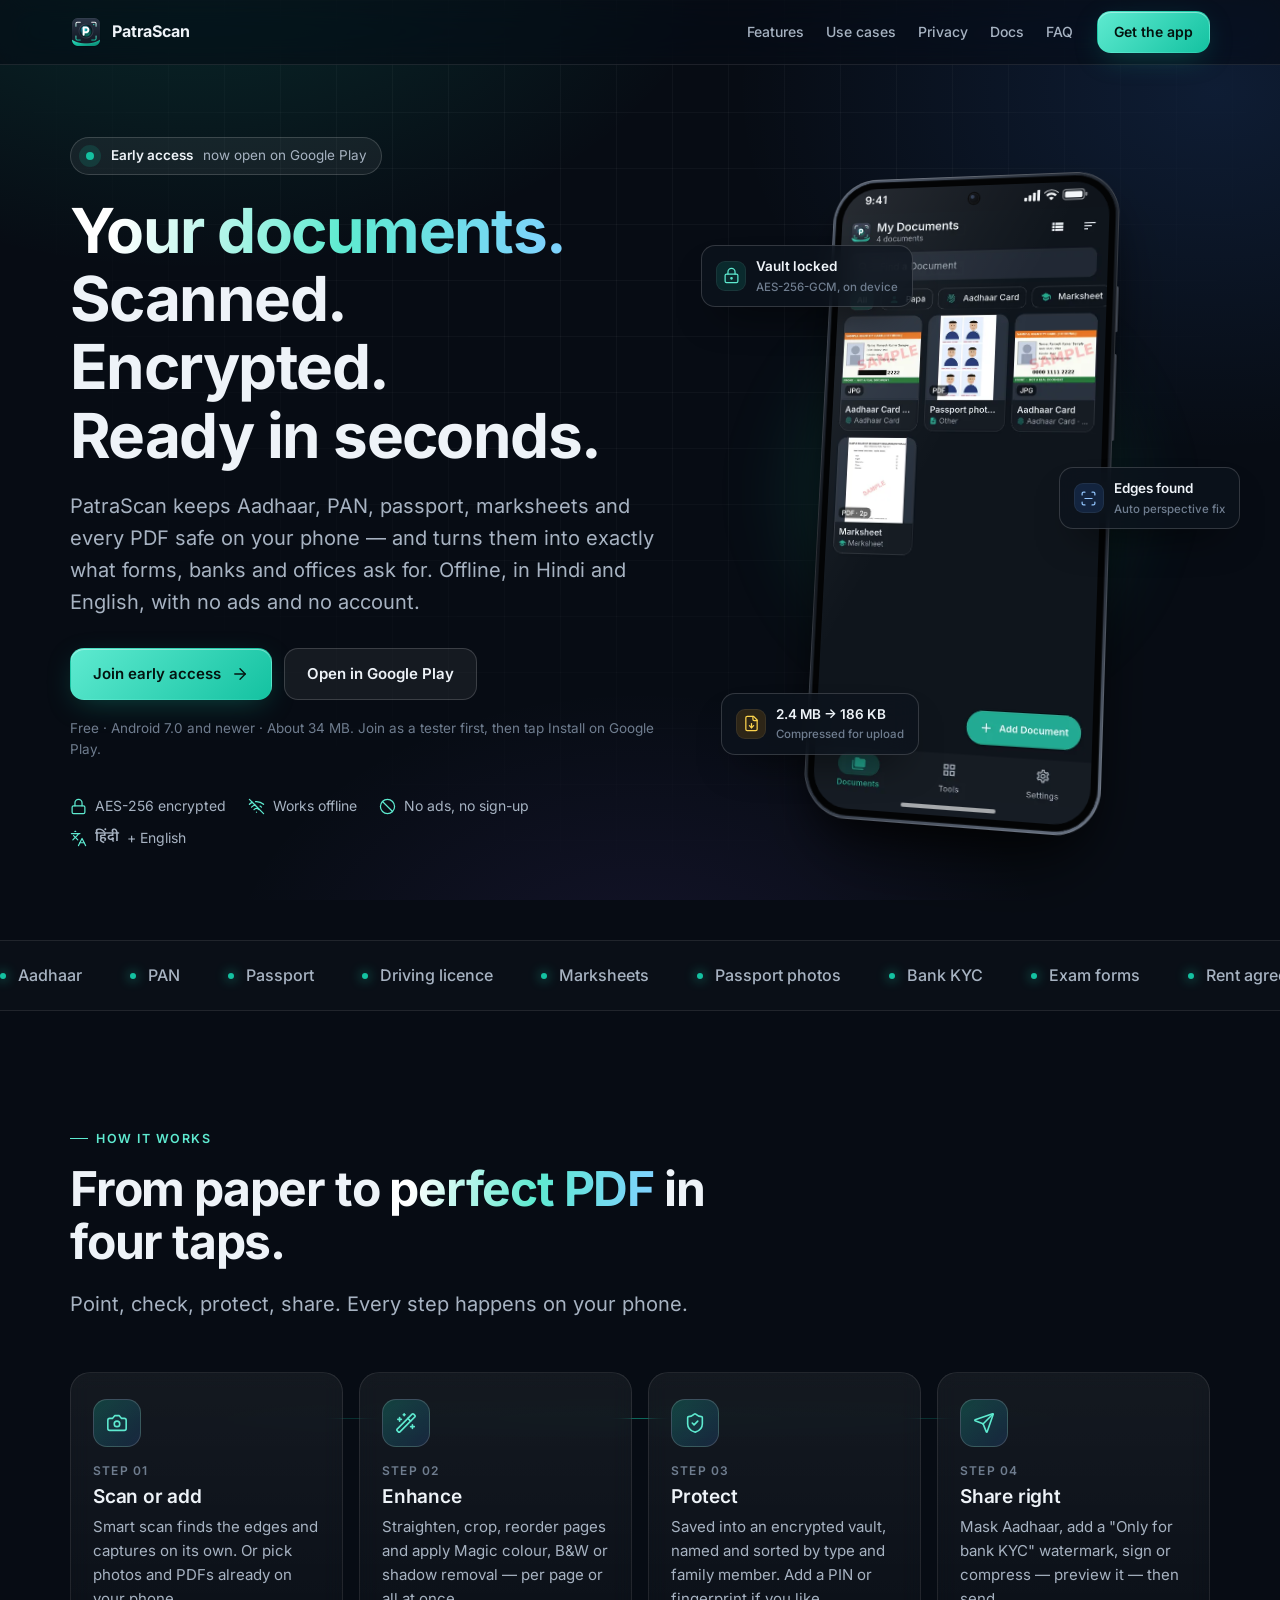
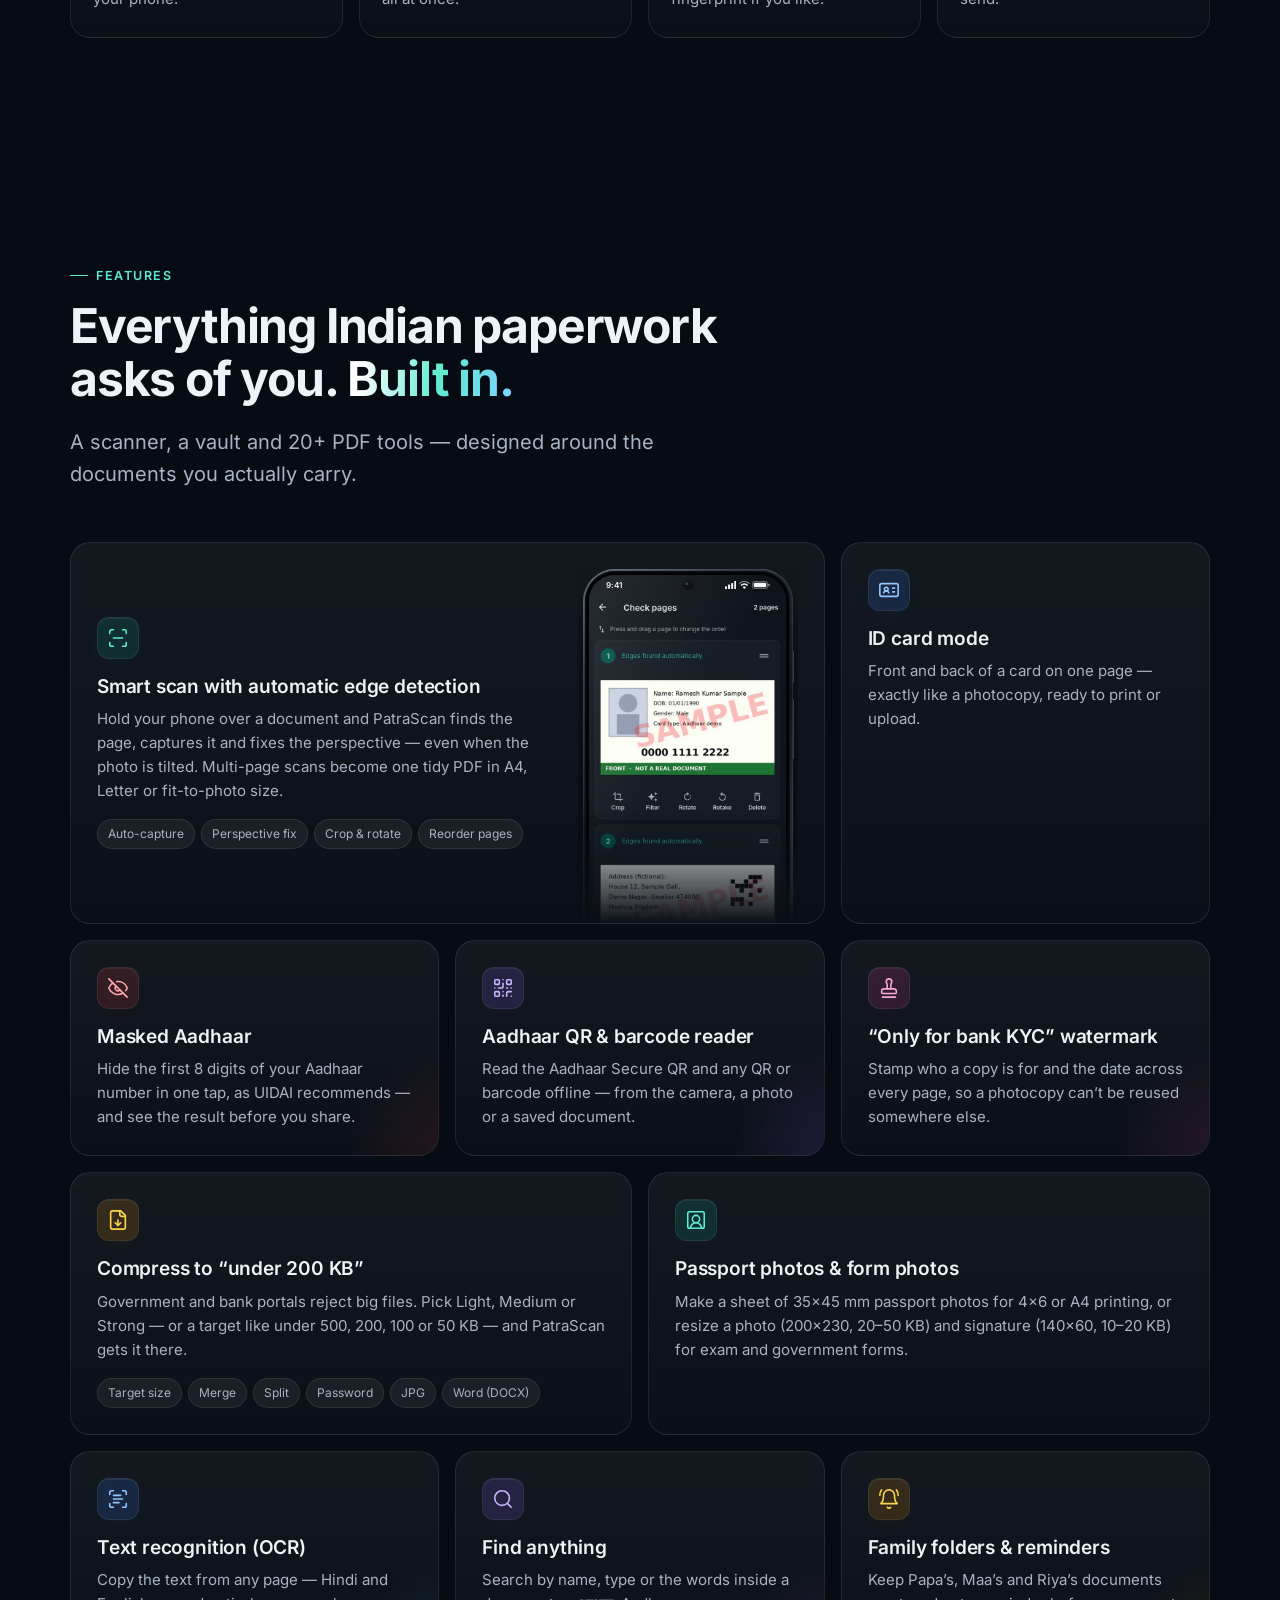
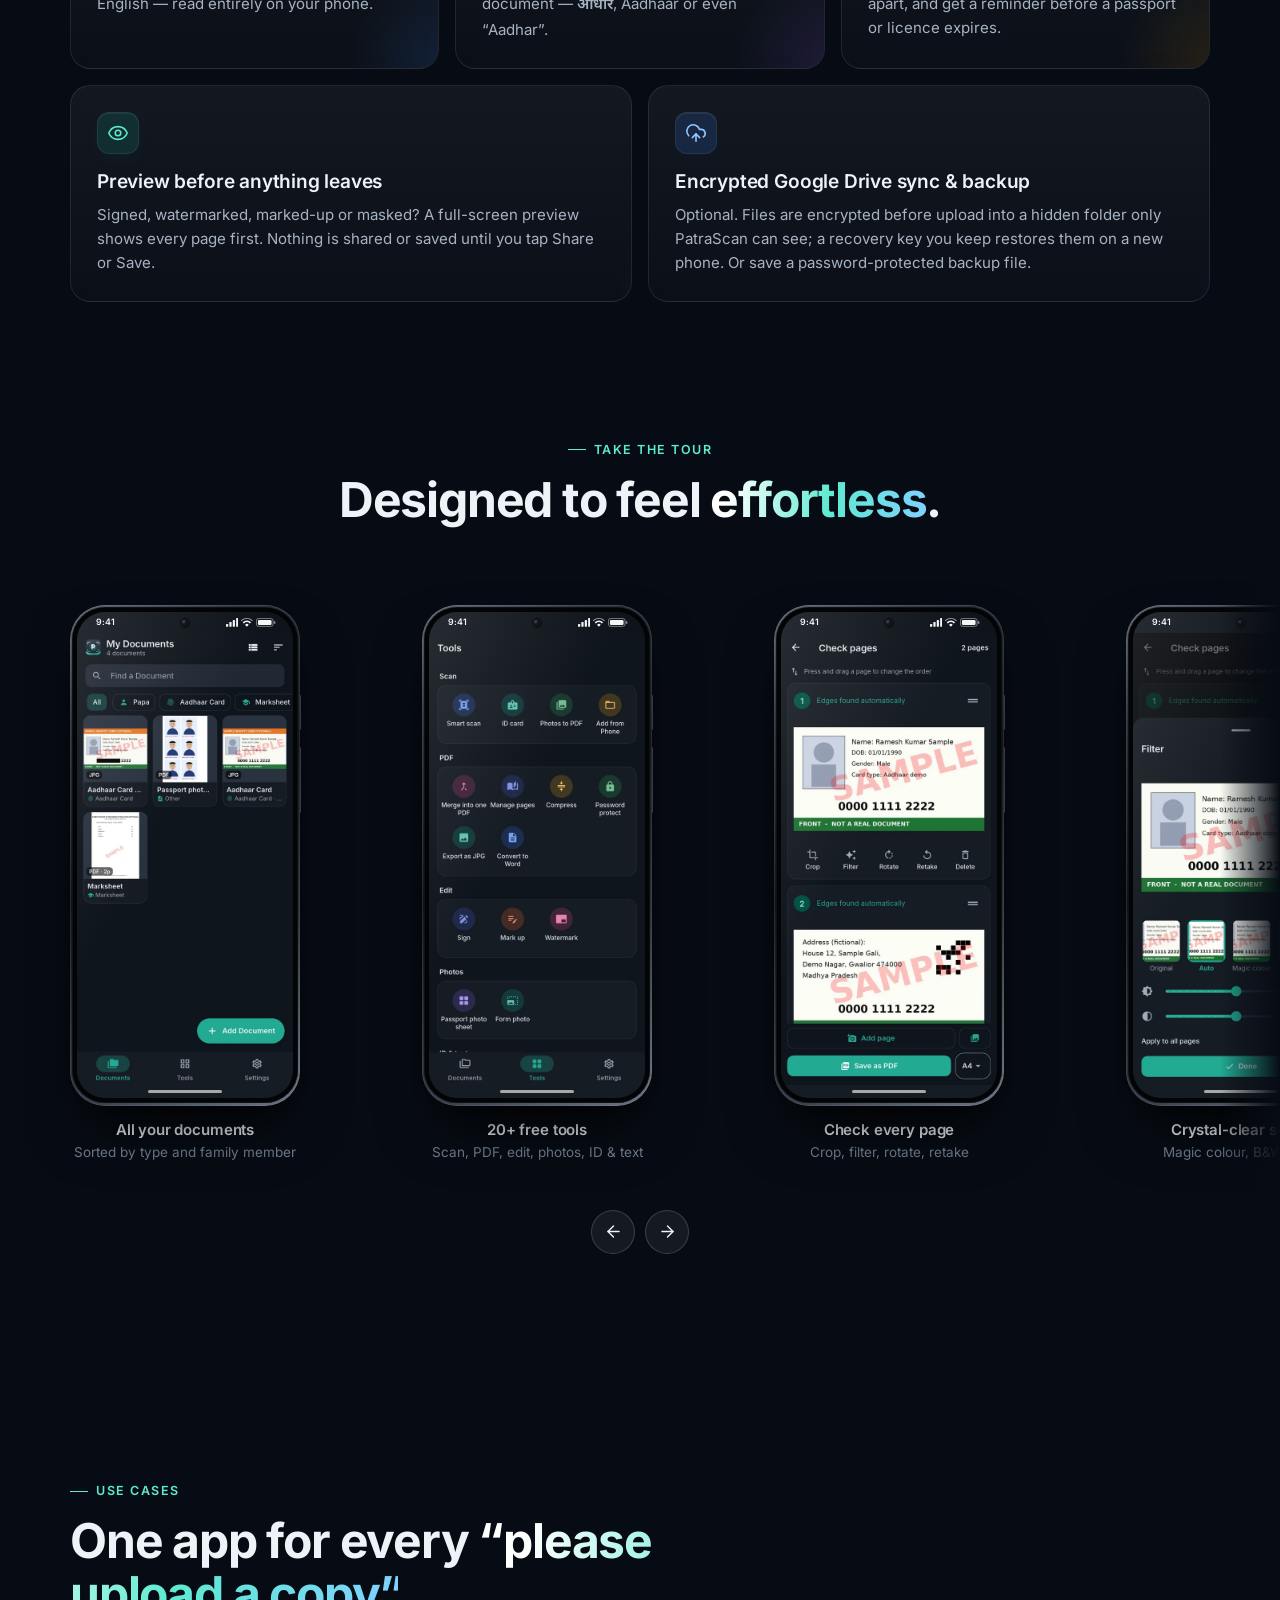
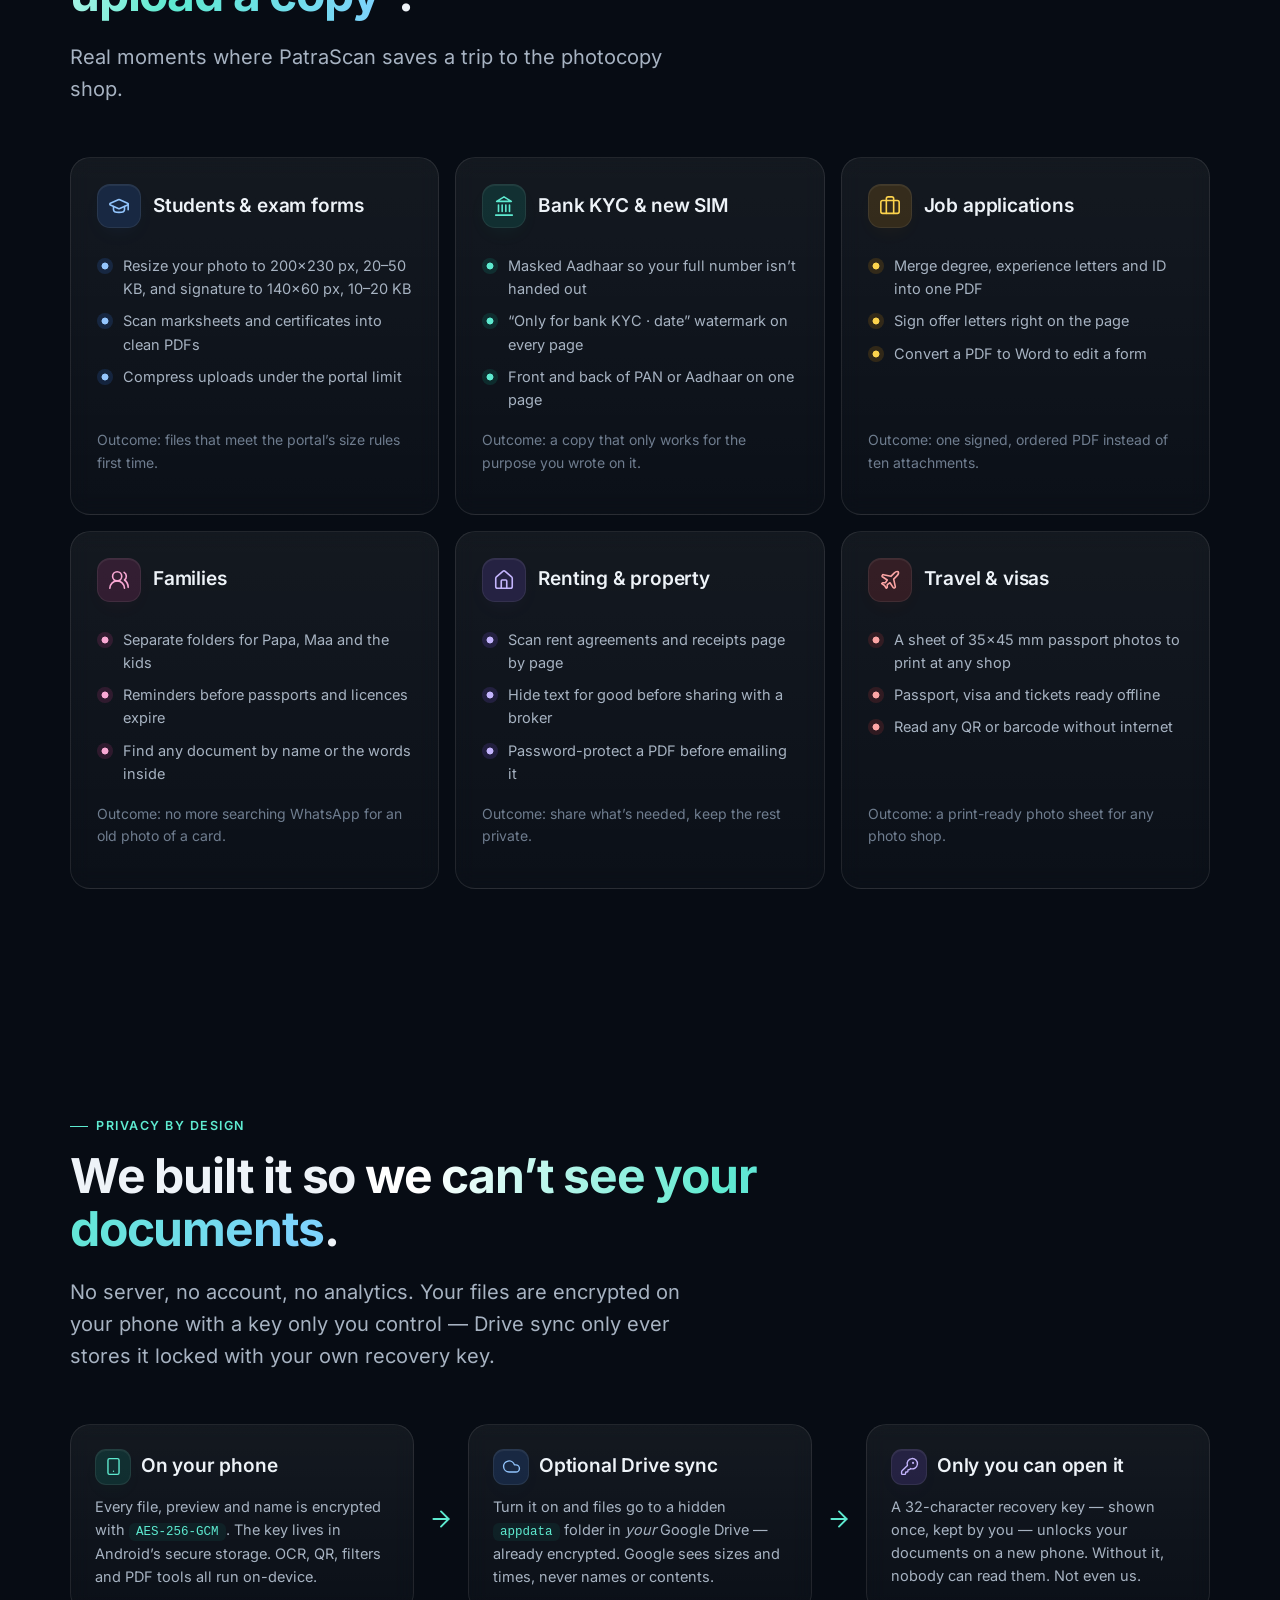
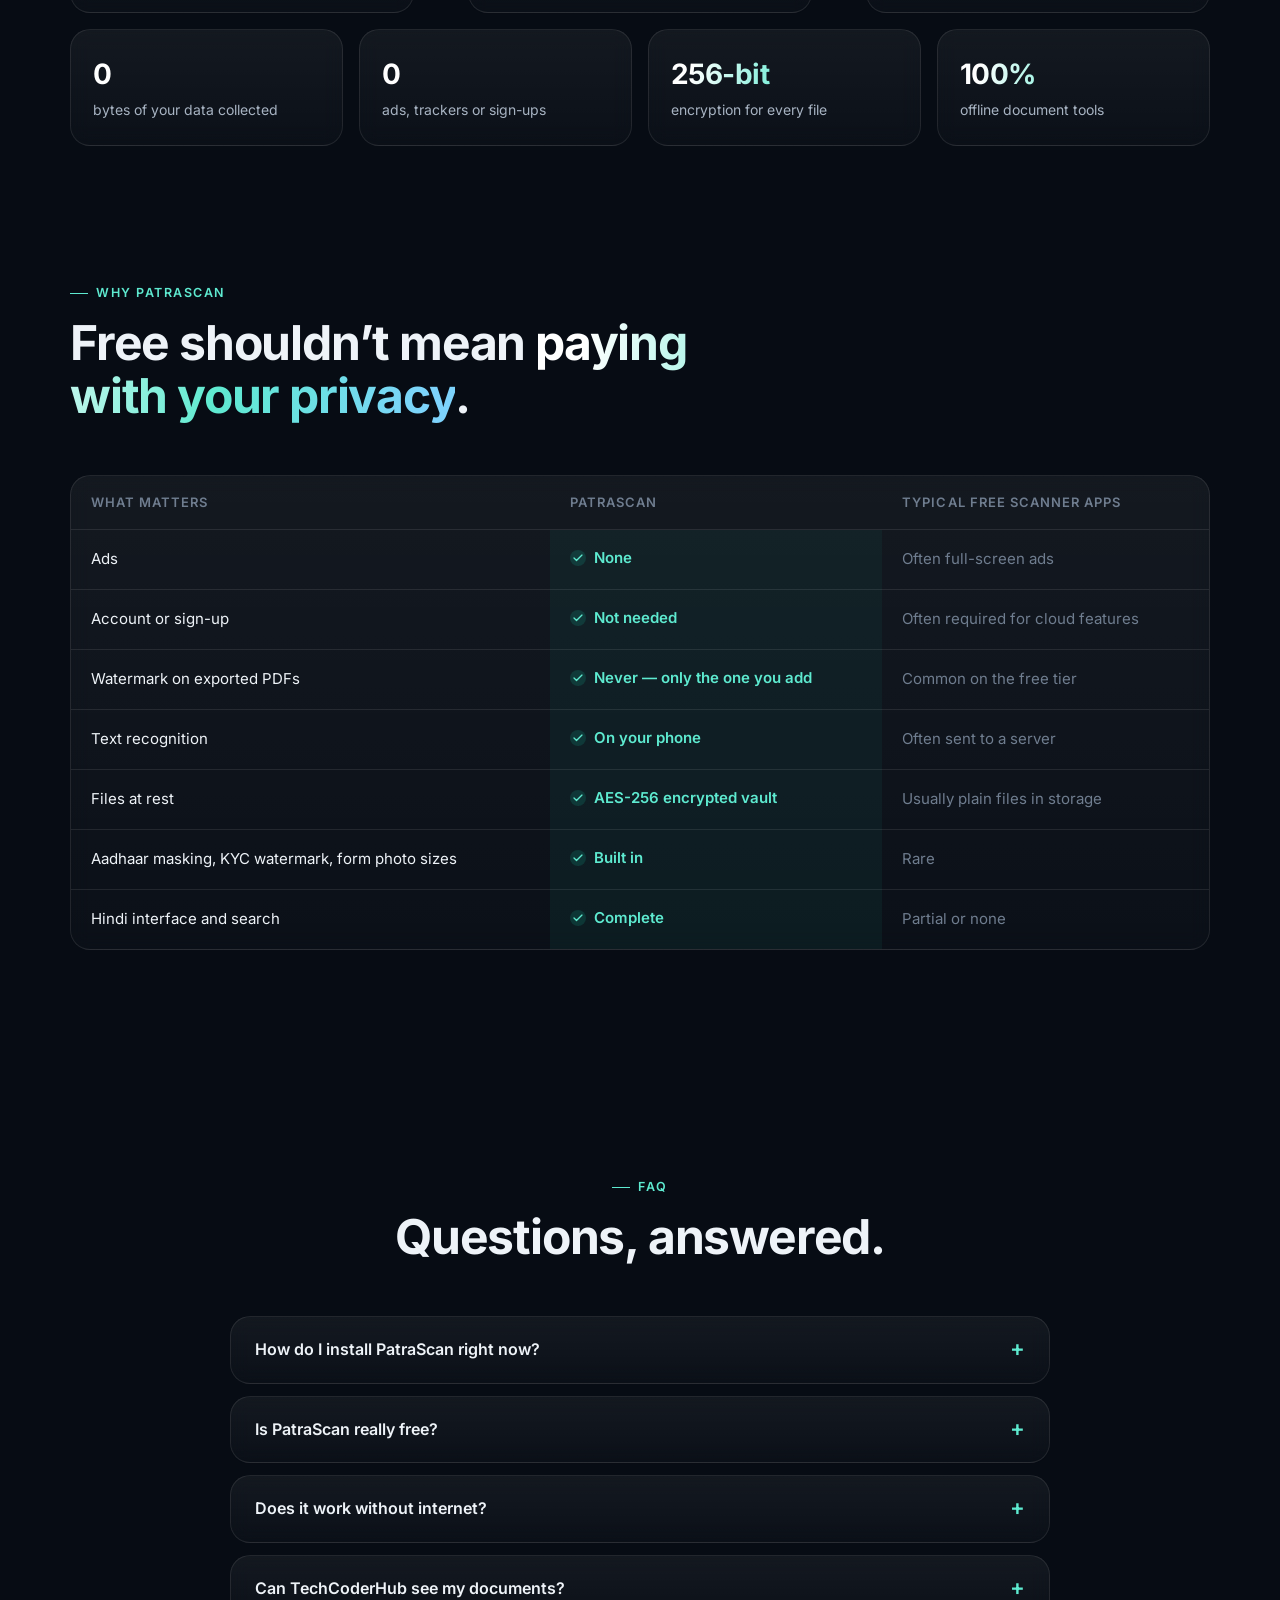
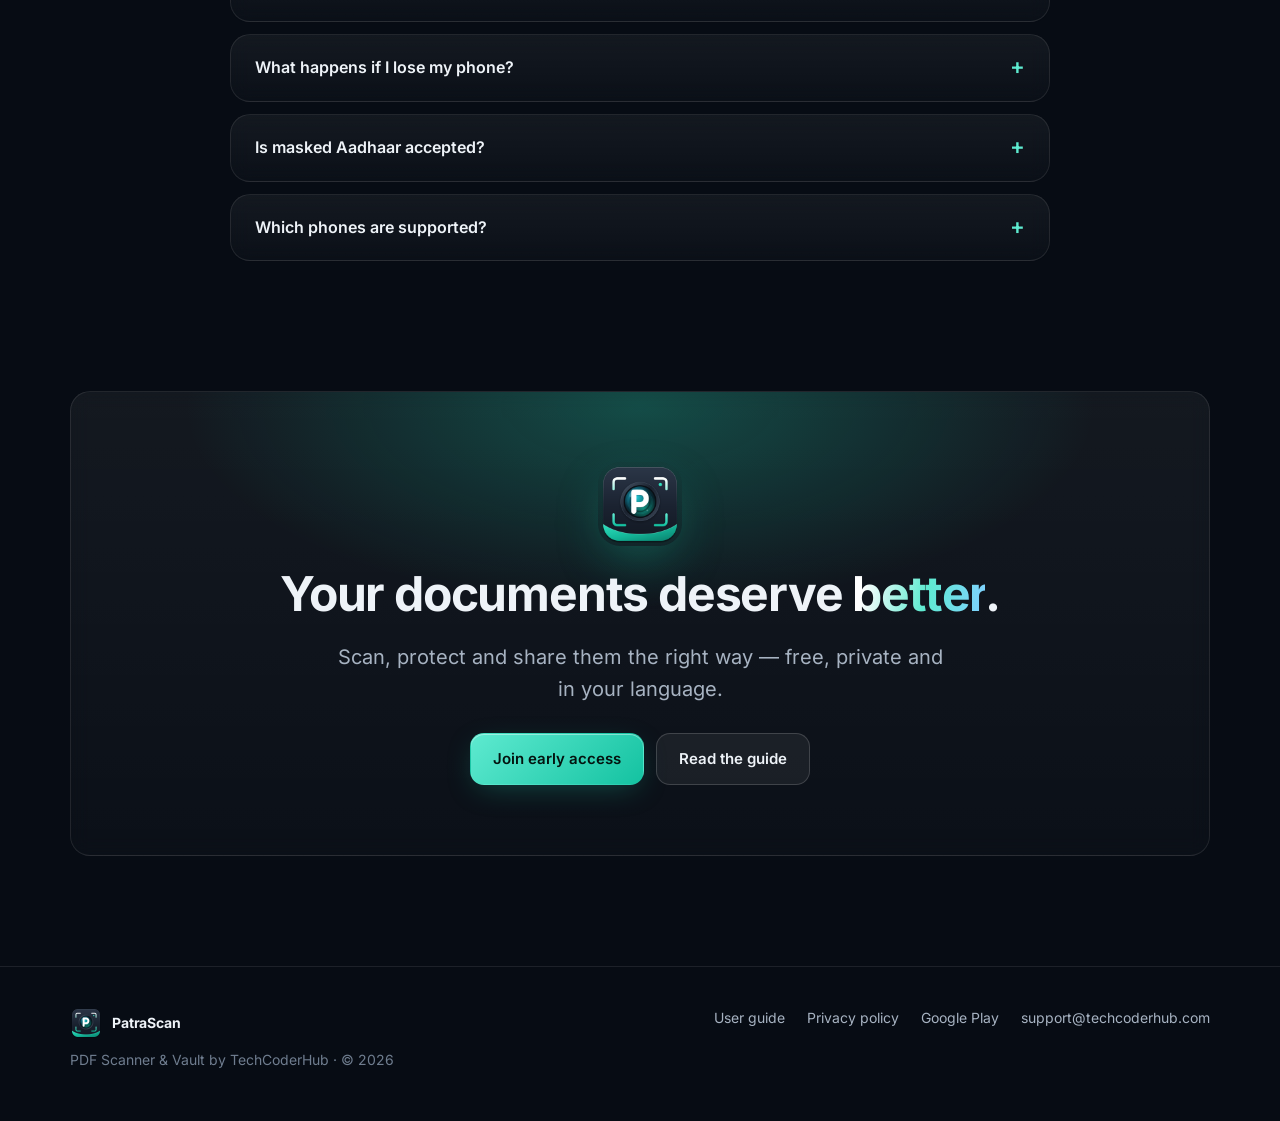
==== commit ac41d31a: "Realistic phone frames" ====
--- a/index.html
+++ b/index.html
@@ -13,7 +13,7 @@
 <meta property="og:image" content="https://adesh004.github.io/patrascan/assets/og.jpg">
 <meta property="og:type" content="website">
 <meta name="twitter:card" content="summary_large_image">
-<link rel="stylesheet" href="assets/site.css?v=4">
+<link rel="stylesheet" href="assets/site.css?v=7">
 <script type="application/ld+json">
 {"@context":"https://schema.org","@type":"MobileApplication","name":"PatraScan: PDF Scanner & Vault","operatingSystem":"Android 7.0+","applicationCategory":"ProductivityApplication","offers":{"@type":"Offer","price":"0","priceCurrency":"INR"},"publisher":{"@type":"Organization","name":"TechCoderHub"},"url":"https://adesh004.github.io/patrascan/"}
 </script>
@@ -65,7 +65,7 @@
       </div>
 
       <div class="stage" aria-label="PatraScan home screen">
-        <div class="phone"><div class="screen"><img src="assets/shots/1_home.webp" alt="PatraScan home screen with Aadhaar, passport photos and marksheet" width="540" height="1121"></div></div>
+        <div class="device"><span class="device-btn power" aria-hidden="true"></span><span class="device-btn volume" aria-hidden="true"></span><div class="device-rim"><div class="device-bezel"><div class="device-screen"><div class="device-status" aria-hidden="true"><span>9:41</span><span class="sb"><svg viewBox="0 0 17 12" aria-hidden="true"><rect x="0" y="8" width="3" height="4" rx=".8"/><rect x="4.6" y="5.4" width="3" height="6.6" rx=".8"/><rect x="9.2" y="2.8" width="3" height="9.2" rx=".8"/><rect x="13.8" y="0" width="3" height="12" rx=".8"/></svg><svg viewBox="0 0 16 12" aria-hidden="true"><path d="M8 11.8 5.5 9.2a3.6 3.6 0 0 1 5 0L8 11.8Zm-4.1-4.3a5.9 5.9 0 0 1 8.2 0l1.6-1.7a8.2 8.2 0 0 0-11.4 0l1.6 1.7ZM.6 4.1a10.6 10.6 0 0 1 14.8 0L16 3.4a11.6 11.6 0 0 0-16 0l.6.7Z"/></svg><svg viewBox="0 0 27 12" aria-hidden="true"><rect x=".6" y=".6" width="22.6" height="10.8" rx="3" fill="none" stroke="currentColor" stroke-width="1.2" opacity=".5"/><rect x="2.6" y="2.6" width="18.6" height="6.8" rx="1.6"/><rect x="24.2" y="4" width="2.2" height="4" rx="1" opacity=".5"/></svg></span></div><span class="device-punch" aria-hidden="true"></span><span class="device-scan" aria-hidden="true"></span><img src="assets/shots/1_home.webp" alt="PatraScan home screen with Aadhaar, passport photos and marksheet" width="540" height="1121"><div class="device-gesture" aria-hidden="true"></div></div></div></div></div>
         <div class="chip c1"><i class="h-teal"><svg class="i" viewBox="0 0 24 24" fill="none" stroke="currentColor" stroke-width="1.75" stroke-linecap="round" stroke-linejoin="round" aria-hidden="true"><circle cx="12" cy="16" r="1" /> <rect x="3" y="10" width="18" height="12" rx="2" /> <path d="M7 10V7a5 5 0 0 1 10 0v3" /></svg></i><div>Vault locked<small>AES-256-GCM, on device</small></div></div>
         <div class="chip c2"><i class="h-blue"><svg class="i" viewBox="0 0 24 24" fill="none" stroke="currentColor" stroke-width="1.75" stroke-linecap="round" stroke-linejoin="round" aria-hidden="true"><path d="M3 7V5a2 2 0 0 1 2-2h2" /> <path d="M17 3h2a2 2 0 0 1 2 2v2" /> <path d="M21 17v2a2 2 0 0 1-2 2h-2" /> <path d="M7 21H5a2 2 0 0 1-2-2v-2" /> <path d="M7 12h10" /></svg></i><div>Edges found<small>Auto perspective fix</small></div></div>
         <div class="chip c3"><i class="h-amber"><svg class="i" viewBox="0 0 24 24" fill="none" stroke="currentColor" stroke-width="1.75" stroke-linecap="round" stroke-linejoin="round" aria-hidden="true"><path d="M15 2H6a2 2 0 0 0-2 2v16a2 2 0 0 0 2 2h12a2 2 0 0 0 2-2V7Z" /> <path d="M14 2v4a2 2 0 0 0 2 2h4" /> <path d="M12 18v-6" /> <path d="m9 15 3 3 3-3" /></svg></i><div>2.4 MB → 186 KB<small>Compressed for upload</small></div></div>
@@ -114,7 +114,7 @@
             <p>Hold your phone over a document and PatraScan finds the page, captures it and fixes the perspective — even when the photo is tilted. Multi-page scans become one tidy PDF in A4, Letter or fit-to-photo size.</p>
             <div class="tags"><span>Auto-capture</span><span>Perspective fix</span><span>Crop &amp; rotate</span><span>Reorder pages</span></div>
           </div>
-          <img src="assets/shots/2_scan.webp" alt="Check pages screen after a scan" loading="lazy" width="540" height="1121">
+          <div class="peek"><div class="device" style="--w:210px"><span class="device-btn power" aria-hidden="true"></span><span class="device-btn volume" aria-hidden="true"></span><div class="device-rim"><div class="device-bezel"><div class="device-screen"><div class="device-status" aria-hidden="true"><span>9:41</span><span class="sb"><svg viewBox="0 0 17 12" aria-hidden="true"><rect x="0" y="8" width="3" height="4" rx=".8"/><rect x="4.6" y="5.4" width="3" height="6.6" rx=".8"/><rect x="9.2" y="2.8" width="3" height="9.2" rx=".8"/><rect x="13.8" y="0" width="3" height="12" rx=".8"/></svg><svg viewBox="0 0 16 12" aria-hidden="true"><path d="M8 11.8 5.5 9.2a3.6 3.6 0 0 1 5 0L8 11.8Zm-4.1-4.3a5.9 5.9 0 0 1 8.2 0l1.6-1.7a8.2 8.2 0 0 0-11.4 0l1.6 1.7ZM.6 4.1a10.6 10.6 0 0 1 14.8 0L16 3.4a11.6 11.6 0 0 0-16 0l.6.7Z"/></svg><svg viewBox="0 0 27 12" aria-hidden="true"><rect x=".6" y=".6" width="22.6" height="10.8" rx="3" fill="none" stroke="currentColor" stroke-width="1.2" opacity=".5"/><rect x="2.6" y="2.6" width="18.6" height="6.8" rx="1.6"/><rect x="24.2" y="4" width="2.2" height="4" rx="1" opacity=".5"/></svg></span></div><span class="device-punch" aria-hidden="true"></span><img src="assets/shots/2_scan.webp" alt="Check pages screen after a scan" loading="lazy" width="540" height="1121"><div class="device-gesture" aria-hidden="true"></div></div></div></div></div></div>
         </article>
 
         <article class="tile glass span-2 h-blue reveal">
@@ -197,14 +197,14 @@
     </div>
     <div class="gallery-wrap">
       <div class="gallery" tabindex="0" aria-label="App screenshots">
-        <figure class="shot"><div class="frame"><img src="assets/shots/1_home.webp" alt="Home: all your documents" loading="lazy" width="540" height="1121"></div><h3>All your documents</h3><p>Sorted by type and family member</p></figure>
-        <figure class="shot"><div class="frame"><img src="assets/shots/5_tools.webp" alt="Tools grid" loading="lazy" width="540" height="1121"></div><h3>20+ free tools</h3><p>Scan, PDF, edit, photos, ID &amp; text</p></figure>
-        <figure class="shot"><div class="frame"><img src="assets/shots/2_scan.webp" alt="Check pages after scanning" loading="lazy" width="540" height="1121"></div><h3>Check every page</h3><p>Crop, filter, rotate, retake</p></figure>
-        <figure class="shot"><div class="frame"><img src="assets/shots/3_filters.webp" alt="Scan filters" loading="lazy" width="540" height="1121"></div><h3>Crystal-clear scans</h3><p>Magic colour, B&amp;W, grey</p></figure>
-        <figure class="shot"><div class="frame"><img src="assets/shots/4_masked.webp" alt="Masked Aadhaar" loading="lazy" width="540" height="1121"></div><h3>Masked Aadhaar</h3><p>First 8 digits hidden</p></figure>
-        <figure class="shot"><div class="frame"><img src="assets/shots/6_qr.webp" alt="Aadhaar QR reader" loading="lazy" width="540" height="1121"></div><h3>Read Aadhaar QR</h3><p>Offline, on your phone</p></figure>
-        <figure class="shot"><div class="frame"><img src="assets/shots/7_lock.webp" alt="Lock screen" loading="lazy" width="540" height="1121"></div><h3>Locked &amp; private</h3><p>PIN or fingerprint</p></figure>
-        <figure class="shot"><div class="frame"><img src="assets/shots/8_hindi.webp" alt="Tools in Hindi" loading="lazy" width="540" height="1121"></div><h3 class="hi">हिंदी में भी</h3><p>Every screen, both languages</p></figure>
+        <figure class="shot"><div class="device" style="--w:230px"><span class="device-btn power" aria-hidden="true"></span><span class="device-btn volume" aria-hidden="true"></span><div class="device-rim"><div class="device-bezel"><div class="device-screen"><div class="device-status" aria-hidden="true"><span>9:41</span><span class="sb"><svg viewBox="0 0 17 12" aria-hidden="true"><rect x="0" y="8" width="3" height="4" rx=".8"/><rect x="4.6" y="5.4" width="3" height="6.6" rx=".8"/><rect x="9.2" y="2.8" width="3" height="9.2" rx=".8"/><rect x="13.8" y="0" width="3" height="12" rx=".8"/></svg><svg viewBox="0 0 16 12" aria-hidden="true"><path d="M8 11.8 5.5 9.2a3.6 3.6 0 0 1 5 0L8 11.8Zm-4.1-4.3a5.9 5.9 0 0 1 8.2 0l1.6-1.7a8.2 8.2 0 0 0-11.4 0l1.6 1.7ZM.6 4.1a10.6 10.6 0 0 1 14.8 0L16 3.4a11.6 11.6 0 0 0-16 0l.6.7Z"/></svg><svg viewBox="0 0 27 12" aria-hidden="true"><rect x=".6" y=".6" width="22.6" height="10.8" rx="3" fill="none" stroke="currentColor" stroke-width="1.2" opacity=".5"/><rect x="2.6" y="2.6" width="18.6" height="6.8" rx="1.6"/><rect x="24.2" y="4" width="2.2" height="4" rx="1" opacity=".5"/></svg></span></div><span class="device-punch" aria-hidden="true"></span><img src="assets/shots/1_home.webp" alt="Home: all your documents" loading="lazy" width="540" height="1121"><div class="device-gesture" aria-hidden="true"></div></div></div></div></div><h3>All your documents</h3><p>Sorted by type and family member</p></figure>
+        <figure class="shot"><div class="device" style="--w:230px"><span class="device-btn power" aria-hidden="true"></span><span class="device-btn volume" aria-hidden="true"></span><div class="device-rim"><div class="device-bezel"><div class="device-screen"><div class="device-status" aria-hidden="true"><span>9:41</span><span class="sb"><svg viewBox="0 0 17 12" aria-hidden="true"><rect x="0" y="8" width="3" height="4" rx=".8"/><rect x="4.6" y="5.4" width="3" height="6.6" rx=".8"/><rect x="9.2" y="2.8" width="3" height="9.2" rx=".8"/><rect x="13.8" y="0" width="3" height="12" rx=".8"/></svg><svg viewBox="0 0 16 12" aria-hidden="true"><path d="M8 11.8 5.5 9.2a3.6 3.6 0 0 1 5 0L8 11.8Zm-4.1-4.3a5.9 5.9 0 0 1 8.2 0l1.6-1.7a8.2 8.2 0 0 0-11.4 0l1.6 1.7ZM.6 4.1a10.6 10.6 0 0 1 14.8 0L16 3.4a11.6 11.6 0 0 0-16 0l.6.7Z"/></svg><svg viewBox="0 0 27 12" aria-hidden="true"><rect x=".6" y=".6" width="22.6" height="10.8" rx="3" fill="none" stroke="currentColor" stroke-width="1.2" opacity=".5"/><rect x="2.6" y="2.6" width="18.6" height="6.8" rx="1.6"/><rect x="24.2" y="4" width="2.2" height="4" rx="1" opacity=".5"/></svg></span></div><span class="device-punch" aria-hidden="true"></span><img src="assets/shots/5_tools.webp" alt="Tools grid" loading="lazy" width="540" height="1121"><div class="device-gesture" aria-hidden="true"></div></div></div></div></div><h3>20+ free tools</h3><p>Scan, PDF, edit, photos, ID &amp; text</p></figure>
+        <figure class="shot"><div class="device" style="--w:230px"><span class="device-btn power" aria-hidden="true"></span><span class="device-btn volume" aria-hidden="true"></span><div class="device-rim"><div class="device-bezel"><div class="device-screen"><div class="device-status" aria-hidden="true"><span>9:41</span><span class="sb"><svg viewBox="0 0 17 12" aria-hidden="true"><rect x="0" y="8" width="3" height="4" rx=".8"/><rect x="4.6" y="5.4" width="3" height="6.6" rx=".8"/><rect x="9.2" y="2.8" width="3" height="9.2" rx=".8"/><rect x="13.8" y="0" width="3" height="12" rx=".8"/></svg><svg viewBox="0 0 16 12" aria-hidden="true"><path d="M8 11.8 5.5 9.2a3.6 3.6 0 0 1 5 0L8 11.8Zm-4.1-4.3a5.9 5.9 0 0 1 8.2 0l1.6-1.7a8.2 8.2 0 0 0-11.4 0l1.6 1.7ZM.6 4.1a10.6 10.6 0 0 1 14.8 0L16 3.4a11.6 11.6 0 0 0-16 0l.6.7Z"/></svg><svg viewBox="0 0 27 12" aria-hidden="true"><rect x=".6" y=".6" width="22.6" height="10.8" rx="3" fill="none" stroke="currentColor" stroke-width="1.2" opacity=".5"/><rect x="2.6" y="2.6" width="18.6" height="6.8" rx="1.6"/><rect x="24.2" y="4" width="2.2" height="4" rx="1" opacity=".5"/></svg></span></div><span class="device-punch" aria-hidden="true"></span><img src="assets/shots/2_scan.webp" alt="Check pages after scanning" loading="lazy" width="540" height="1121"><div class="device-gesture" aria-hidden="true"></div></div></div></div></div><h3>Check every page</h3><p>Crop, filter, rotate, retake</p></figure>
+        <figure class="shot"><div class="device" style="--w:230px"><span class="device-btn power" aria-hidden="true"></span><span class="device-btn volume" aria-hidden="true"></span><div class="device-rim"><div class="device-bezel"><div class="device-screen"><div class="device-status" aria-hidden="true"><span>9:41</span><span class="sb"><svg viewBox="0 0 17 12" aria-hidden="true"><rect x="0" y="8" width="3" height="4" rx=".8"/><rect x="4.6" y="5.4" width="3" height="6.6" rx=".8"/><rect x="9.2" y="2.8" width="3" height="9.2" rx=".8"/><rect x="13.8" y="0" width="3" height="12" rx=".8"/></svg><svg viewBox="0 0 16 12" aria-hidden="true"><path d="M8 11.8 5.5 9.2a3.6 3.6 0 0 1 5 0L8 11.8Zm-4.1-4.3a5.9 5.9 0 0 1 8.2 0l1.6-1.7a8.2 8.2 0 0 0-11.4 0l1.6 1.7ZM.6 4.1a10.6 10.6 0 0 1 14.8 0L16 3.4a11.6 11.6 0 0 0-16 0l.6.7Z"/></svg><svg viewBox="0 0 27 12" aria-hidden="true"><rect x=".6" y=".6" width="22.6" height="10.8" rx="3" fill="none" stroke="currentColor" stroke-width="1.2" opacity=".5"/><rect x="2.6" y="2.6" width="18.6" height="6.8" rx="1.6"/><rect x="24.2" y="4" width="2.2" height="4" rx="1" opacity=".5"/></svg></span></div><span class="device-punch" aria-hidden="true"></span><img src="assets/shots/3_filters.webp" alt="Scan filters" loading="lazy" width="540" height="1121"><div class="device-gesture" aria-hidden="true"></div></div></div></div></div><h3>Crystal-clear scans</h3><p>Magic colour, B&amp;W, grey</p></figure>
+        <figure class="shot"><div class="device" style="--w:230px"><span class="device-btn power" aria-hidden="true"></span><span class="device-btn volume" aria-hidden="true"></span><div class="device-rim"><div class="device-bezel"><div class="device-screen"><div class="device-status" aria-hidden="true"><span>9:41</span><span class="sb"><svg viewBox="0 0 17 12" aria-hidden="true"><rect x="0" y="8" width="3" height="4" rx=".8"/><rect x="4.6" y="5.4" width="3" height="6.6" rx=".8"/><rect x="9.2" y="2.8" width="3" height="9.2" rx=".8"/><rect x="13.8" y="0" width="3" height="12" rx=".8"/></svg><svg viewBox="0 0 16 12" aria-hidden="true"><path d="M8 11.8 5.5 9.2a3.6 3.6 0 0 1 5 0L8 11.8Zm-4.1-4.3a5.9 5.9 0 0 1 8.2 0l1.6-1.7a8.2 8.2 0 0 0-11.4 0l1.6 1.7ZM.6 4.1a10.6 10.6 0 0 1 14.8 0L16 3.4a11.6 11.6 0 0 0-16 0l.6.7Z"/></svg><svg viewBox="0 0 27 12" aria-hidden="true"><rect x=".6" y=".6" width="22.6" height="10.8" rx="3" fill="none" stroke="currentColor" stroke-width="1.2" opacity=".5"/><rect x="2.6" y="2.6" width="18.6" height="6.8" rx="1.6"/><rect x="24.2" y="4" width="2.2" height="4" rx="1" opacity=".5"/></svg></span></div><span class="device-punch" aria-hidden="true"></span><img src="assets/shots/4_masked.webp" alt="Masked Aadhaar" loading="lazy" width="540" height="1121"><div class="device-gesture" aria-hidden="true"></div></div></div></div></div><h3>Masked Aadhaar</h3><p>First 8 digits hidden</p></figure>
+        <figure class="shot"><div class="device" style="--w:230px"><span class="device-btn power" aria-hidden="true"></span><span class="device-btn volume" aria-hidden="true"></span><div class="device-rim"><div class="device-bezel"><div class="device-screen"><div class="device-status" aria-hidden="true"><span>9:41</span><span class="sb"><svg viewBox="0 0 17 12" aria-hidden="true"><rect x="0" y="8" width="3" height="4" rx=".8"/><rect x="4.6" y="5.4" width="3" height="6.6" rx=".8"/><rect x="9.2" y="2.8" width="3" height="9.2" rx=".8"/><rect x="13.8" y="0" width="3" height="12" rx=".8"/></svg><svg viewBox="0 0 16 12" aria-hidden="true"><path d="M8 11.8 5.5 9.2a3.6 3.6 0 0 1 5 0L8 11.8Zm-4.1-4.3a5.9 5.9 0 0 1 8.2 0l1.6-1.7a8.2 8.2 0 0 0-11.4 0l1.6 1.7ZM.6 4.1a10.6 10.6 0 0 1 14.8 0L16 3.4a11.6 11.6 0 0 0-16 0l.6.7Z"/></svg><svg viewBox="0 0 27 12" aria-hidden="true"><rect x=".6" y=".6" width="22.6" height="10.8" rx="3" fill="none" stroke="currentColor" stroke-width="1.2" opacity=".5"/><rect x="2.6" y="2.6" width="18.6" height="6.8" rx="1.6"/><rect x="24.2" y="4" width="2.2" height="4" rx="1" opacity=".5"/></svg></span></div><span class="device-punch" aria-hidden="true"></span><img src="assets/shots/6_qr.webp" alt="Aadhaar QR reader" loading="lazy" width="540" height="1121"><div class="device-gesture" aria-hidden="true"></div></div></div></div></div><h3>Read Aadhaar QR</h3><p>Offline, on your phone</p></figure>
+        <figure class="shot"><div class="device" style="--w:230px"><span class="device-btn power" aria-hidden="true"></span><span class="device-btn volume" aria-hidden="true"></span><div class="device-rim"><div class="device-bezel"><div class="device-screen"><div class="device-status" aria-hidden="true"><span>9:41</span><span class="sb"><svg viewBox="0 0 17 12" aria-hidden="true"><rect x="0" y="8" width="3" height="4" rx=".8"/><rect x="4.6" y="5.4" width="3" height="6.6" rx=".8"/><rect x="9.2" y="2.8" width="3" height="9.2" rx=".8"/><rect x="13.8" y="0" width="3" height="12" rx=".8"/></svg><svg viewBox="0 0 16 12" aria-hidden="true"><path d="M8 11.8 5.5 9.2a3.6 3.6 0 0 1 5 0L8 11.8Zm-4.1-4.3a5.9 5.9 0 0 1 8.2 0l1.6-1.7a8.2 8.2 0 0 0-11.4 0l1.6 1.7ZM.6 4.1a10.6 10.6 0 0 1 14.8 0L16 3.4a11.6 11.6 0 0 0-16 0l.6.7Z"/></svg><svg viewBox="0 0 27 12" aria-hidden="true"><rect x=".6" y=".6" width="22.6" height="10.8" rx="3" fill="none" stroke="currentColor" stroke-width="1.2" opacity=".5"/><rect x="2.6" y="2.6" width="18.6" height="6.8" rx="1.6"/><rect x="24.2" y="4" width="2.2" height="4" rx="1" opacity=".5"/></svg></span></div><span class="device-punch" aria-hidden="true"></span><img src="assets/shots/7_lock.webp" alt="Lock screen" loading="lazy" width="540" height="1121"><div class="device-gesture" aria-hidden="true"></div></div></div></div></div><h3>Locked &amp; private</h3><p>PIN or fingerprint</p></figure>
+        <figure class="shot"><div class="device" style="--w:230px"><span class="device-btn power" aria-hidden="true"></span><span class="device-btn volume" aria-hidden="true"></span><div class="device-rim"><div class="device-bezel"><div class="device-screen"><div class="device-status" aria-hidden="true"><span>9:41</span><span class="sb"><svg viewBox="0 0 17 12" aria-hidden="true"><rect x="0" y="8" width="3" height="4" rx=".8"/><rect x="4.6" y="5.4" width="3" height="6.6" rx=".8"/><rect x="9.2" y="2.8" width="3" height="9.2" rx=".8"/><rect x="13.8" y="0" width="3" height="12" rx=".8"/></svg><svg viewBox="0 0 16 12" aria-hidden="true"><path d="M8 11.8 5.5 9.2a3.6 3.6 0 0 1 5 0L8 11.8Zm-4.1-4.3a5.9 5.9 0 0 1 8.2 0l1.6-1.7a8.2 8.2 0 0 0-11.4 0l1.6 1.7ZM.6 4.1a10.6 10.6 0 0 1 14.8 0L16 3.4a11.6 11.6 0 0 0-16 0l.6.7Z"/></svg><svg viewBox="0 0 27 12" aria-hidden="true"><rect x=".6" y=".6" width="22.6" height="10.8" rx="3" fill="none" stroke="currentColor" stroke-width="1.2" opacity=".5"/><rect x="2.6" y="2.6" width="18.6" height="6.8" rx="1.6"/><rect x="24.2" y="4" width="2.2" height="4" rx="1" opacity=".5"/></svg></span></div><span class="device-punch" aria-hidden="true"></span><img src="assets/shots/8_hindi.webp" alt="Tools in Hindi" loading="lazy" width="540" height="1121"><div class="device-gesture" aria-hidden="true"></div></div></div></div></div><h3 class="hi">हिंदी में भी</h3><p>Every screen, both languages</p></figure>
       </div>
     </div>
     <div class="gallery-nav">
@@ -377,6 +377,6 @@
     </nav>
   </div>
 </footer>
-<script src="assets/site.js?v=4" defer></script>
+<script src="assets/site.js?v=7" defer></script>
 </body>
 </html>
--- a/assets/site.css
+++ b/assets/site.css
@@ -237,10 +237,10 @@
 .tile .tags { display: flex; flex-wrap: wrap; gap: 6px; margin-top: 16px; }
 .tile .tags span { font-size: 12px; padding: 4px 10px; border-radius: 999px; background: var(--panel-2); border: 1px solid var(--line); color: var(--text-2); }
 .span-2 { grid-column: span 2; } .span-3 { grid-column: span 3; } .span-4 { grid-column: span 4; }
-.tile.feature-big { display: grid; grid-template-columns: 1fr 190px; gap: 28px; align-items: center; }
-.tile.feature-big img { width: 100%; height: 300px; object-fit: cover; object-position: top; border-radius: 18px; border: 1px solid var(--line-2); box-shadow: 0 20px 40px -20px #000; }
+.tile.feature-big { display: grid; grid-template-columns: 1fr 220px; gap: 28px; align-items: center; }
+.tile.feature-big > img { width: 100%; height: 300px; object-fit: cover; object-position: top; border-radius: 18px; border: 1px solid var(--line-2); box-shadow: 0 20px 40px -20px #000; }
 @media (max-width: 960px) { .bento { grid-template-columns: repeat(2, 1fr); } .span-2, .span-3, .span-4 { grid-column: span 2; } .tile.span-2.half { grid-column: span 1; } }
-@media (max-width: 560px) { .bento { grid-template-columns: 1fr; } .span-2, .span-3, .span-4, .tile.span-2.half { grid-column: span 1; } .tile.feature-big { grid-template-columns: 1fr; } .tile.feature-big img { max-width: 220px; height: 260px; } }
+@media (max-width: 560px) { .bento { grid-template-columns: 1fr; } .span-2, .span-3, .span-4, .tile.span-2.half { grid-column: span 1; } .tile.feature-big { grid-template-columns: 1fr; } .tile.feature-big > img { max-width: 220px; height: 260px; } }
 
 /* Hues */
 .h-teal { --tint: rgba(20,194,161,.14); --ink: #5eead0; --glow: rgba(20,194,161,.18); }
@@ -255,7 +255,7 @@
 .gallery::-webkit-scrollbar { display: none; }
 .shot { flex: none; width: 250px; scroll-snap-align: center; text-align: center; }
 .shot .frame { border-radius: 30px; padding: 8px; background: linear-gradient(145deg, #253041, #0d131c); border: 1px solid var(--line-2); box-shadow: 0 30px 60px -30px #000; }
-.shot img { border-radius: 23px; aspect-ratio: 9/19; object-fit: cover; object-position: top; width: 100%; }
+.shot .frame img { border-radius: 23px; aspect-ratio: 9/19; object-fit: cover; object-position: top; width: 100%; }
 .shot h3 { font-size: 15px; margin-top: 16px; }
 .shot p { margin: 4px 0 0; font-size: 13.5px; color: var(--text-3); }
 .gallery-wrap { position: relative; }
@@ -386,3 +386,82 @@
 .round svg.i { width: 19px; height: 19px; }
 .yes { display: inline-flex; align-items: center; gap: 8px; }
 .yes svg.tick { width: 16px; height: 16px; padding: 2px; border-radius: 50%; background: rgba(20,194,161,.16); stroke-width: 2.5; }
+
+/* ===== Realistic phone frame =====
+   Everything scales from --w (device width): 1em = --w / 300.
+   Metal rim → black bezel → screen with status bar, punch-hole camera,
+   app screenshot and gesture bar; side buttons on the right edge. */
+.device { --w: 300px; width: var(--w); font-size: calc(var(--w) / 300); position: relative; flex: none; }
+.device-rim {
+  position: relative; padding: 3.2em; border-radius: 46em;
+  background:
+    linear-gradient(145deg, #5b6575 0%, #2a313c 18%, #11151b 45%, #2c333e 72%, #6a7484 100%);
+  box-shadow:
+    0 40em 80em -24em rgba(0,0,0,.85),
+    0 18em 40em -18em rgba(0,0,0,.7),
+    inset 0 0 0 0.8em rgba(255,255,255,.14),
+    inset 0 1.4em 1.4em -1em rgba(255,255,255,.18);
+}
+.device-bezel { padding: 6.5em; border-radius: 43em; background: #030405; box-shadow: inset 0 0 0 0.6em #1a1f26; }
+.device-screen {
+  position: relative; display: flex; flex-direction: column; overflow: hidden;
+  border-radius: 36.5em; background: #0f141b; isolation: isolate;
+}
+.device-screen > img { width: 100%; height: auto; display: block; }
+/* glass reflection */
+.device-screen::after {
+  content: ""; position: absolute; inset: 0; z-index: 3; pointer-events: none;
+  background: linear-gradient(118deg, rgba(255,255,255,.10) 0%, rgba(255,255,255,.03) 28%, transparent 42%);
+}
+.device-status {
+  height: 27em; flex: none; display: flex; align-items: center; justify-content: space-between;
+  padding: 0 22em 0 24em; background: #0f141b; color: #f3f6f9;
+}
+.device-status > span { font: 600 11.5em/1 var(--font); letter-spacing: .01em; }
+.device-status .sb { display: flex; align-items: center; gap: .35em; }
+.device-status svg { height: 1em; width: auto; fill: currentColor; }
+.device-punch {
+  position: absolute; z-index: 2; top: 8.5em; left: 50%; width: 11em; height: 11em; margin-left: -5.5em; border-radius: 50%;
+  background: radial-gradient(circle at 35% 35%, #2d3a52 0 1.4em, #0a0d12 2.4em, #000 100%);
+  box-shadow: 0 0 0 1.2em #000, inset 0 0 0 .5em rgba(255,255,255,.05);
+}
+.device-gesture {
+  height: 17em; flex: none; display: grid; place-items: center; background: #161c24;
+}
+.device-gesture::before { content: ""; width: 96em; height: 4em; border-radius: 3em; background: rgba(255,255,255,.62); }
+.device-btn {
+  position: absolute; right: -1.6em; width: 2.6em; border-radius: 0 1.6em 1.6em 0;
+  background: linear-gradient(90deg, #1b2028, #6b7585 55%, #2a313b);
+  box-shadow: 0.4em 0 0.8em rgba(0,0,0,.5);
+}
+.device-btn.power { top: 118em; height: 46em; }
+.device-btn.volume { top: 186em; height: 86em; }
+/* optional live scan line (hero) */
+.device-scan { position: absolute; left: 0; right: 0; height: 90em; top: -90em; z-index: 2; pointer-events: none;
+  background: linear-gradient(180deg, transparent, rgba(20,194,161,.26) 80%, rgba(94,234,208,.9) 99%, transparent);
+  animation: devscan 4.2s cubic-bezier(.45,0,.55,1) infinite; }
+@keyframes devscan { 0% { top: -90em; } 55% { top: 100%; } 100% { top: 100%; } }
+
+/* Hero placement: tilted like a product shot */
+.stage .device { transform: rotateY(-14deg) rotateX(6deg) rotateZ(1deg); transition: transform .6s cubic-bezier(.2,.8,.2,1); }
+.stage:hover .device { transform: rotateY(-6deg) rotateX(3deg); }
+@media (max-width: 520px) {
+  .stage .device { --w: 240px; }
+  .chip.c2 { display: none; }
+  .chip { font-size: 12.5px; padding: 8px 12px; }
+  .chip.c1 { top: 4%; left: 0; } .chip.c3 { bottom: 6%; left: 0; }
+}
+
+/* Feature tile: phone peeking up from the bottom of the card */
+.tile.feature-big .peek { align-self: stretch; display: flex; justify-content: center; margin: -26px 0 -26px; padding-top: 26px; height: calc(100% + 52px); max-height: 380px; overflow: hidden;
+  -webkit-mask-image: linear-gradient(#000 70%, transparent); mask-image: linear-gradient(#000 70%, transparent); }
+@media (max-width: 560px) { .tile.feature-big .peek { margin: 0 0 -26px; max-height: 300px; } }
+
+/* Gallery */
+.shot .device { --w: 230px; margin: 0 auto; }
+.shot { width: 250px; }
+
+/* Docs */
+.docs-device { float: right; margin: 4px 0 16px 28px; }
+.docs-device .device { --w: 190px; }
+@media (max-width: 900px) { .docs-device { float: none; margin: 16px 0; } }
